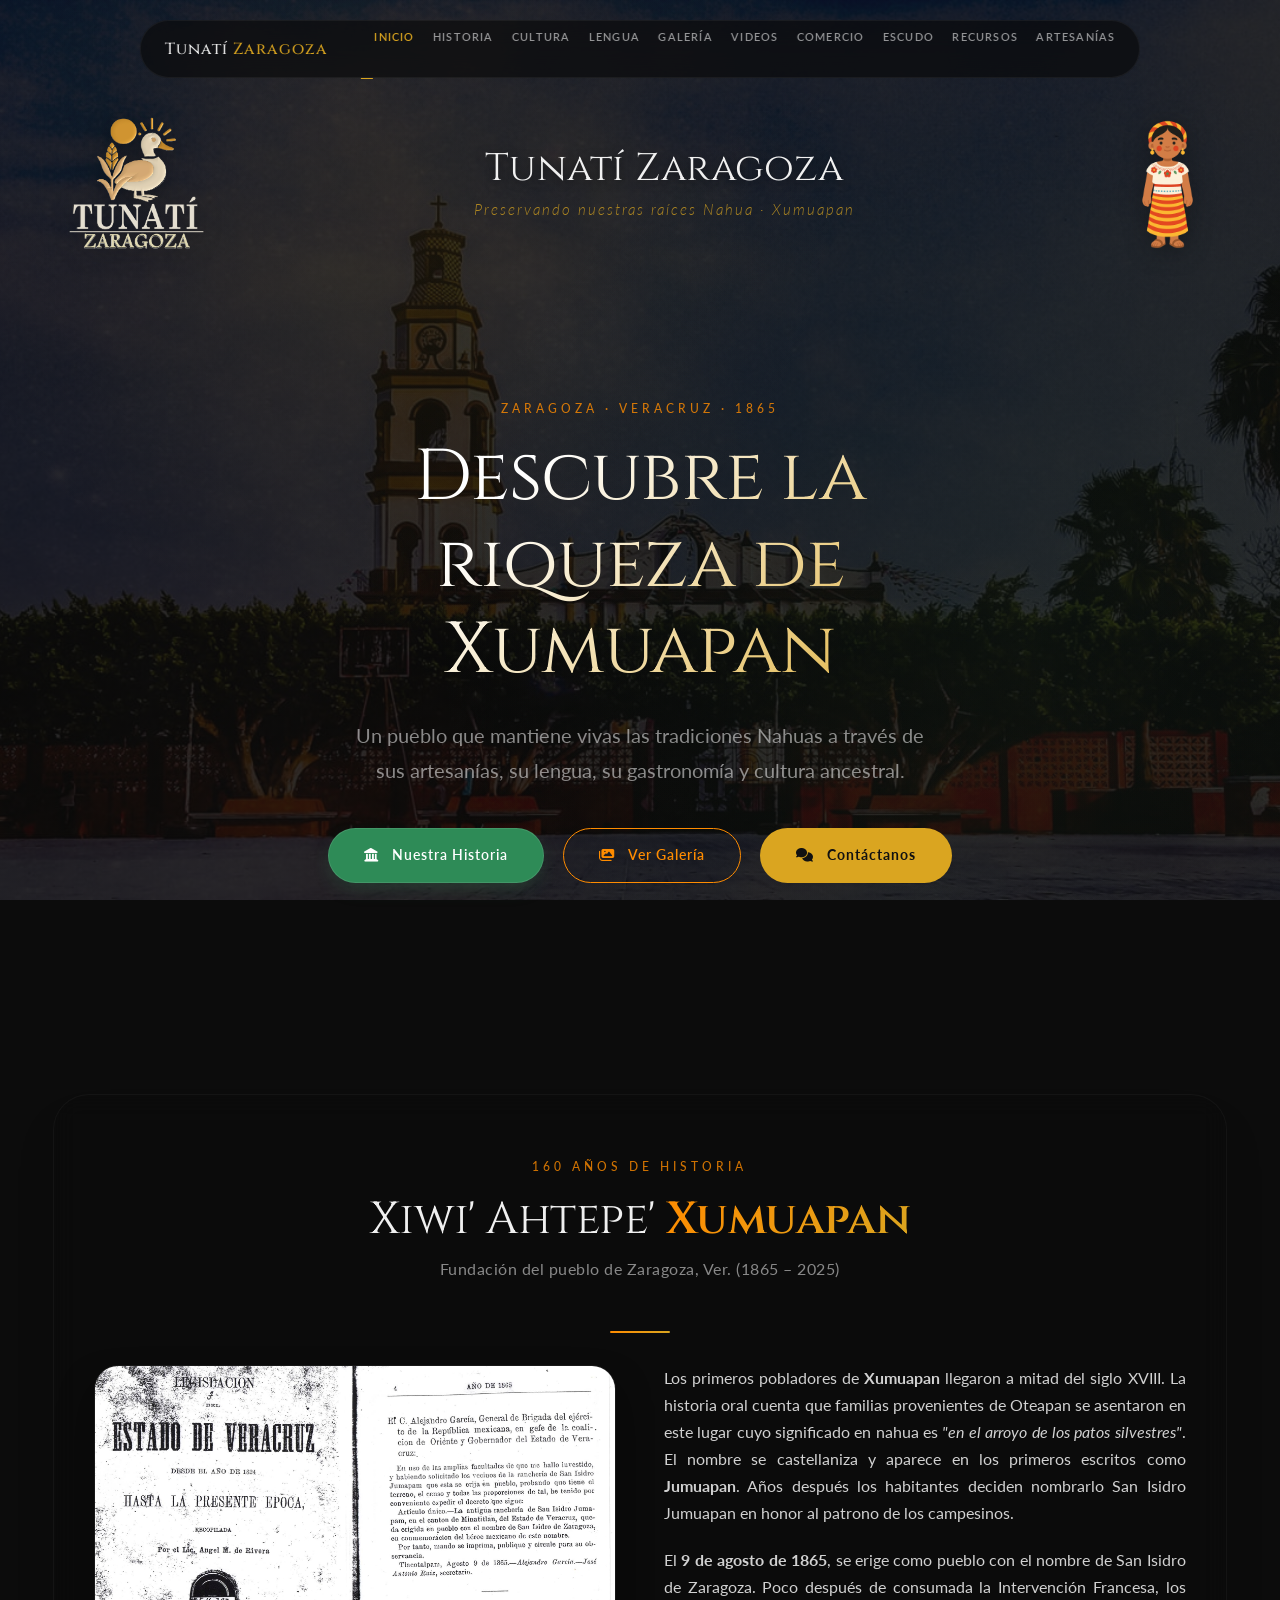
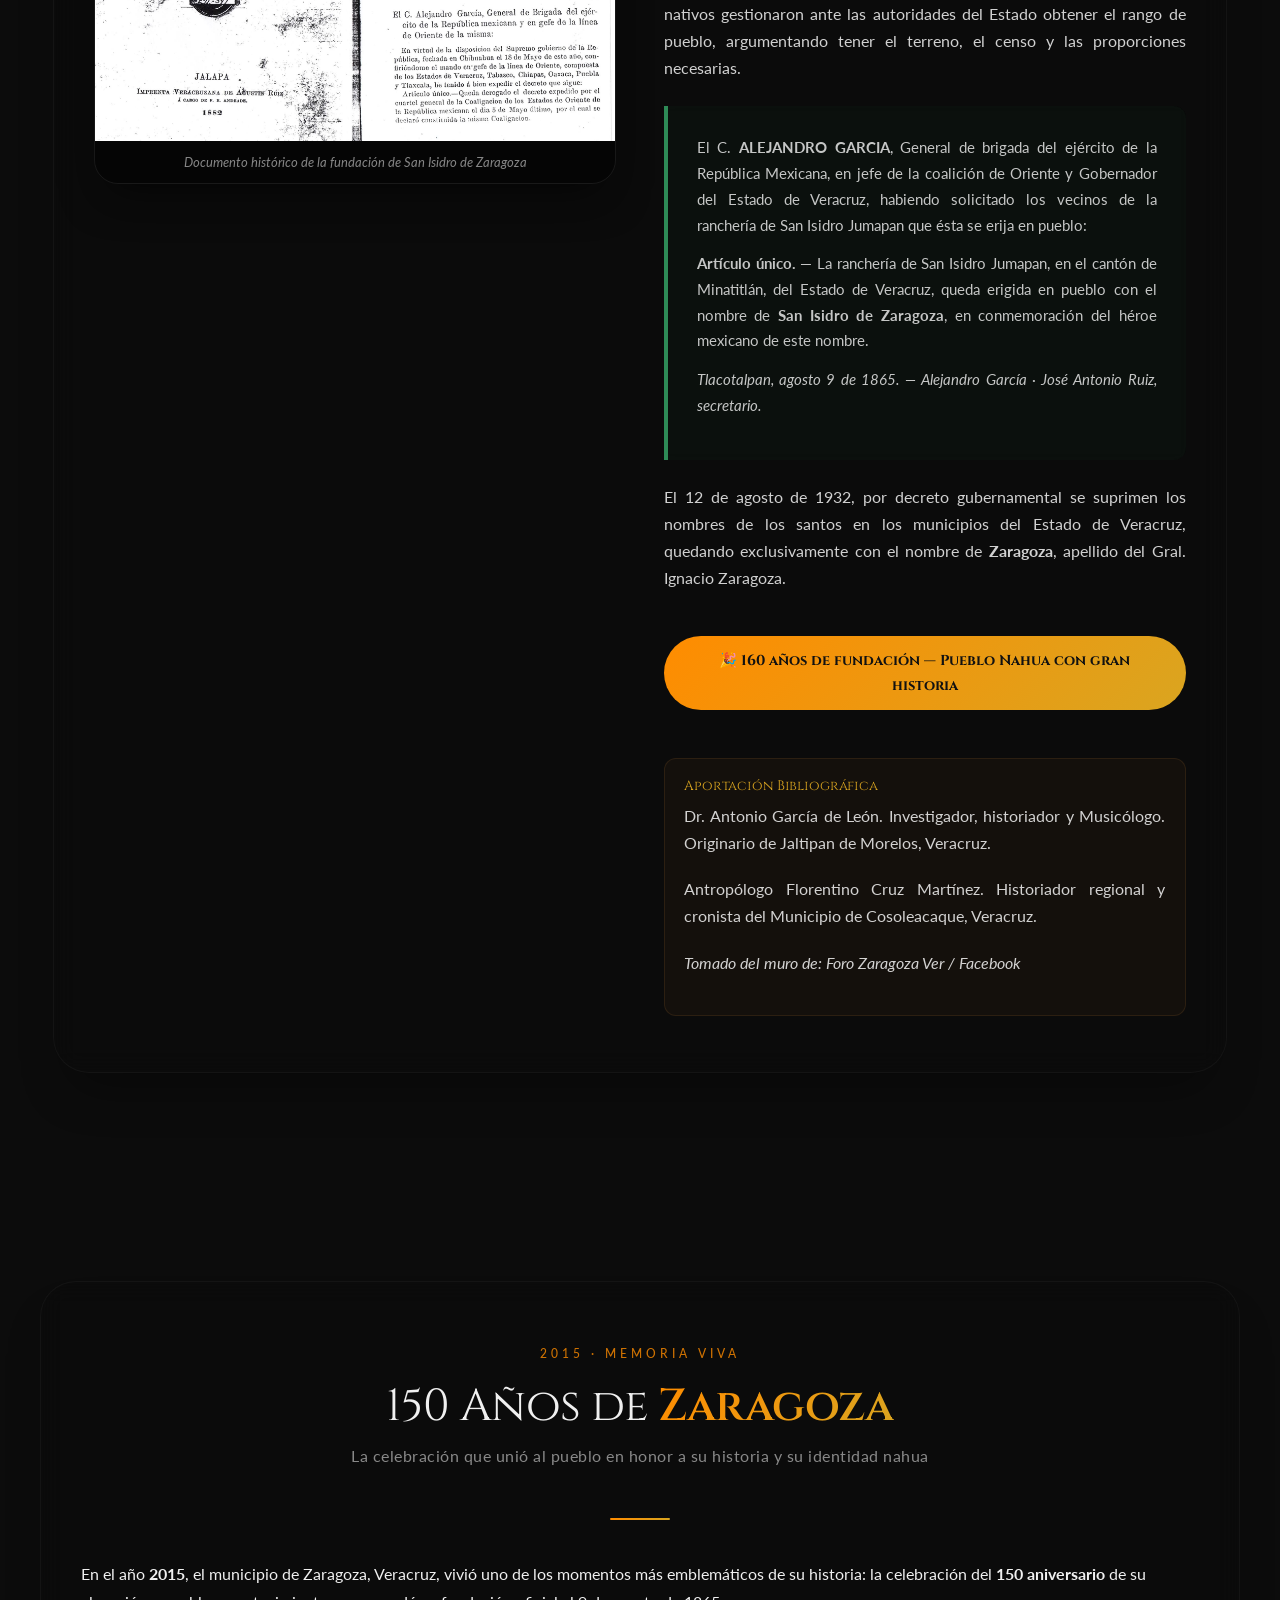
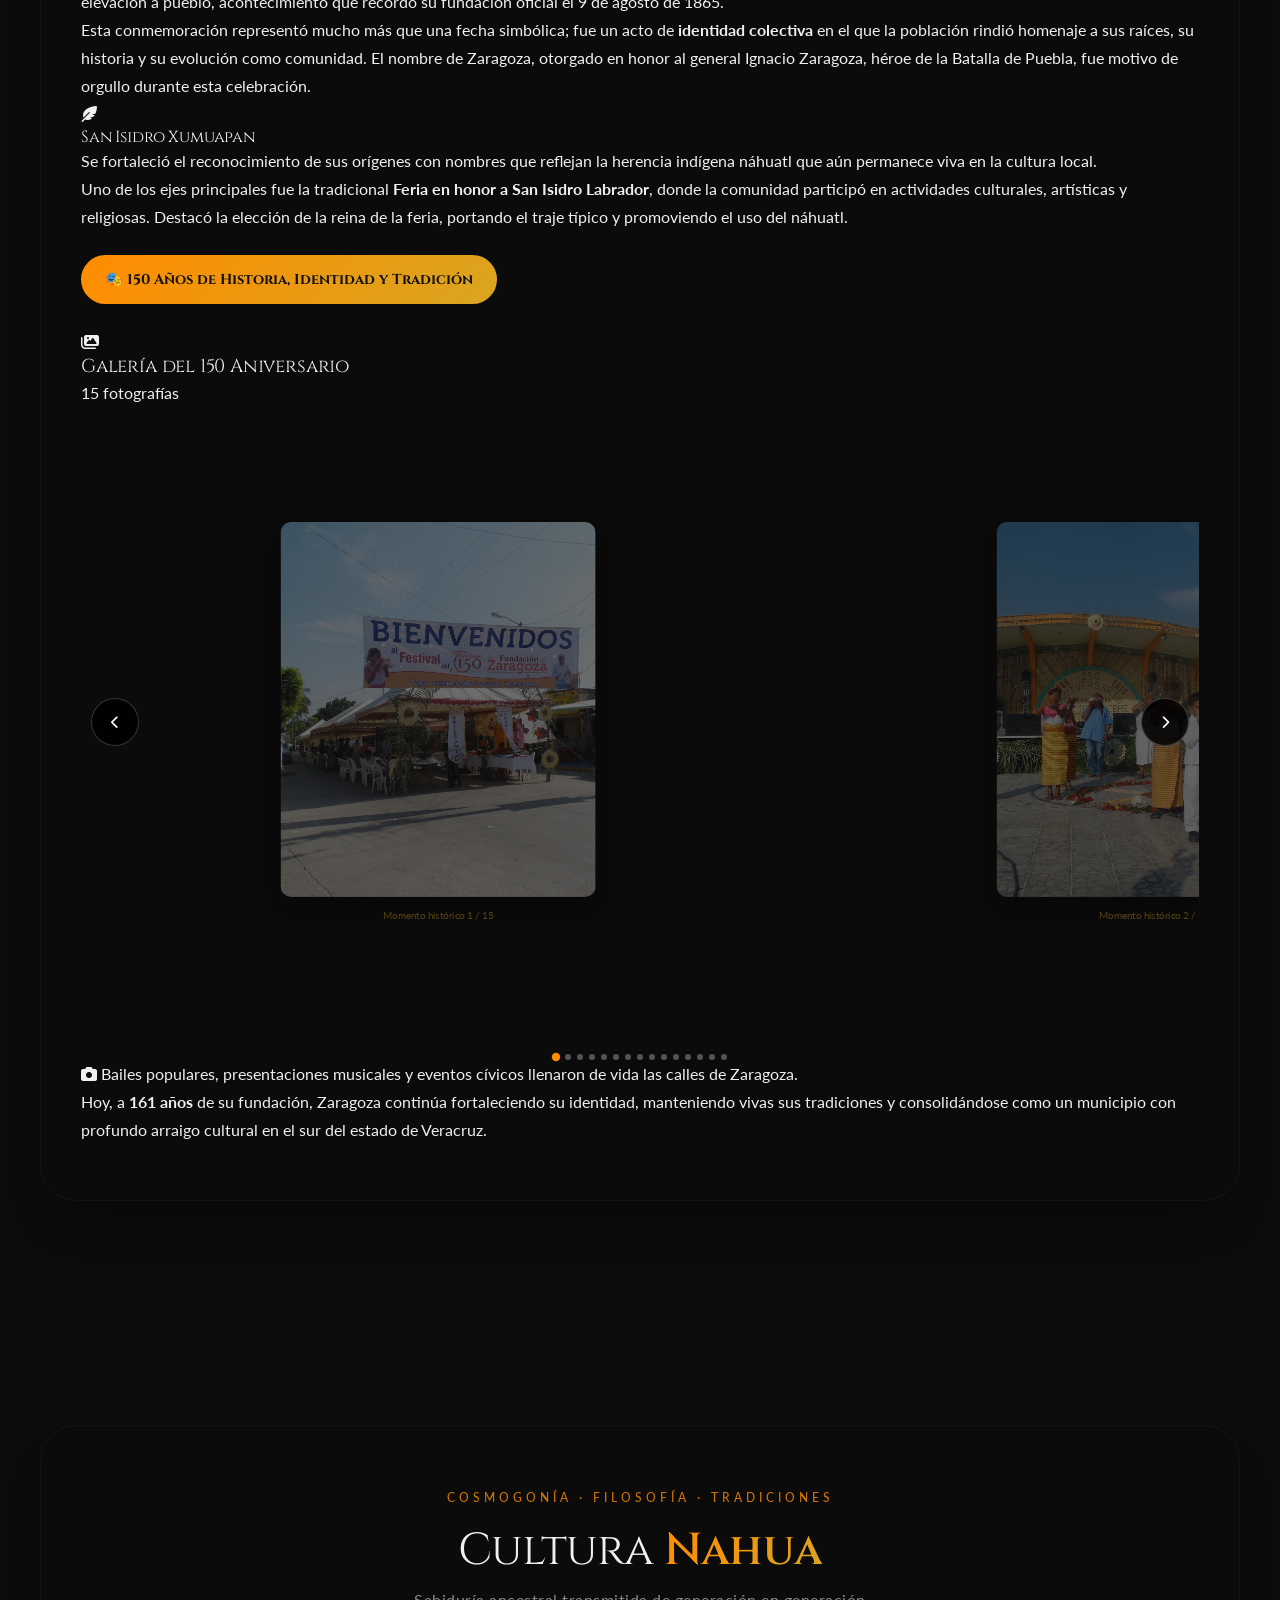
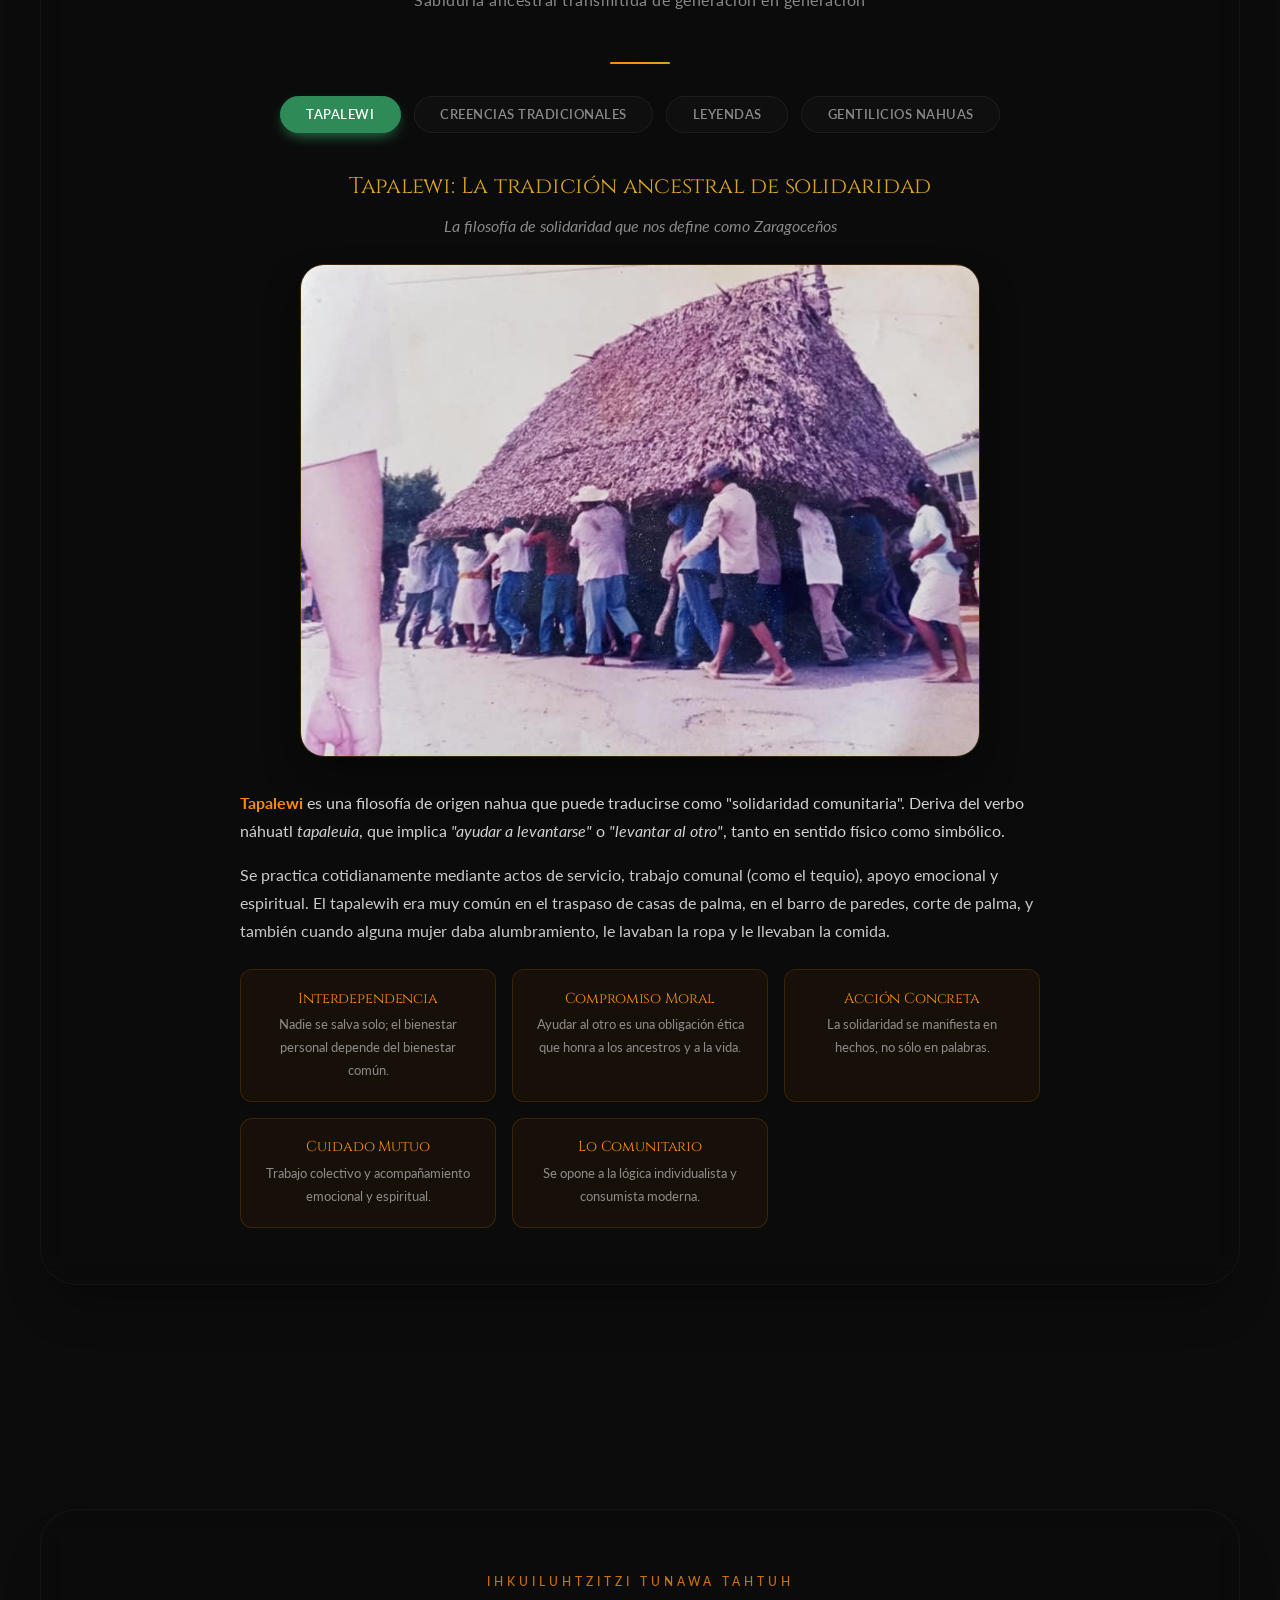
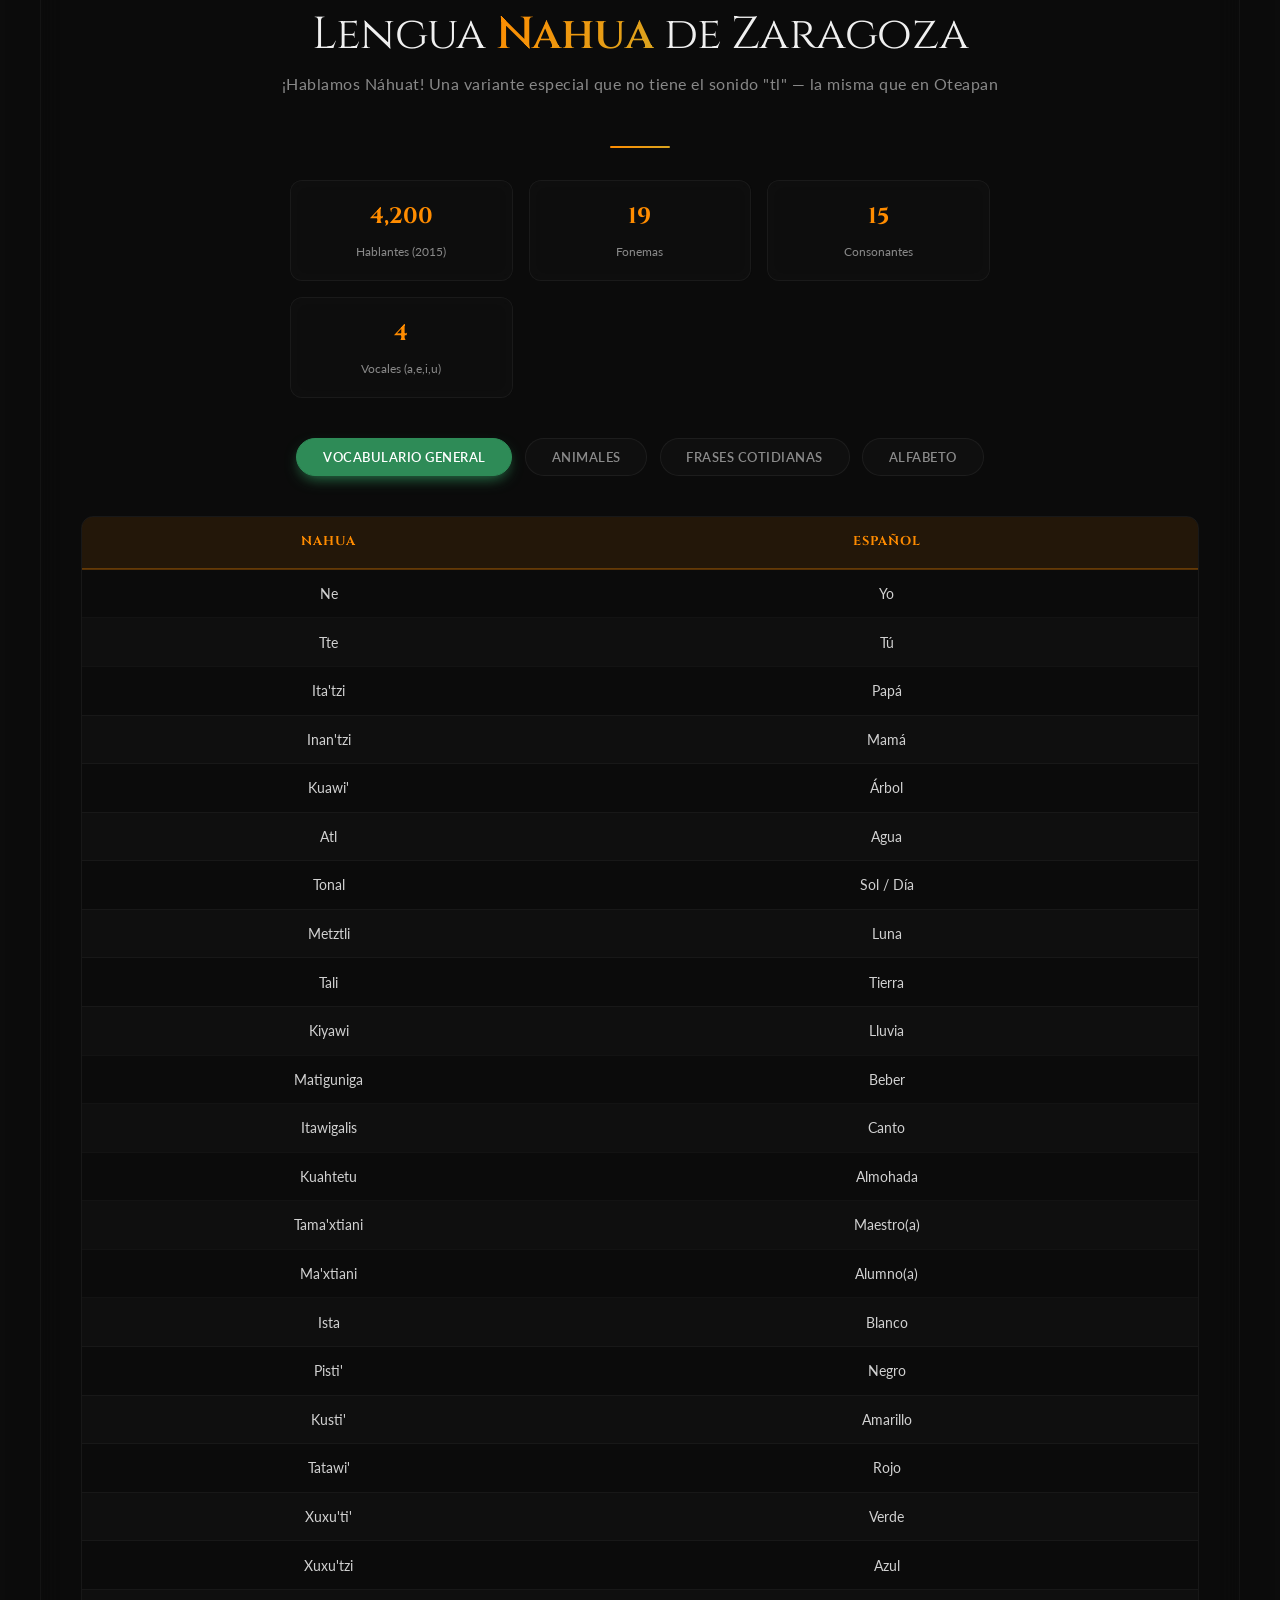
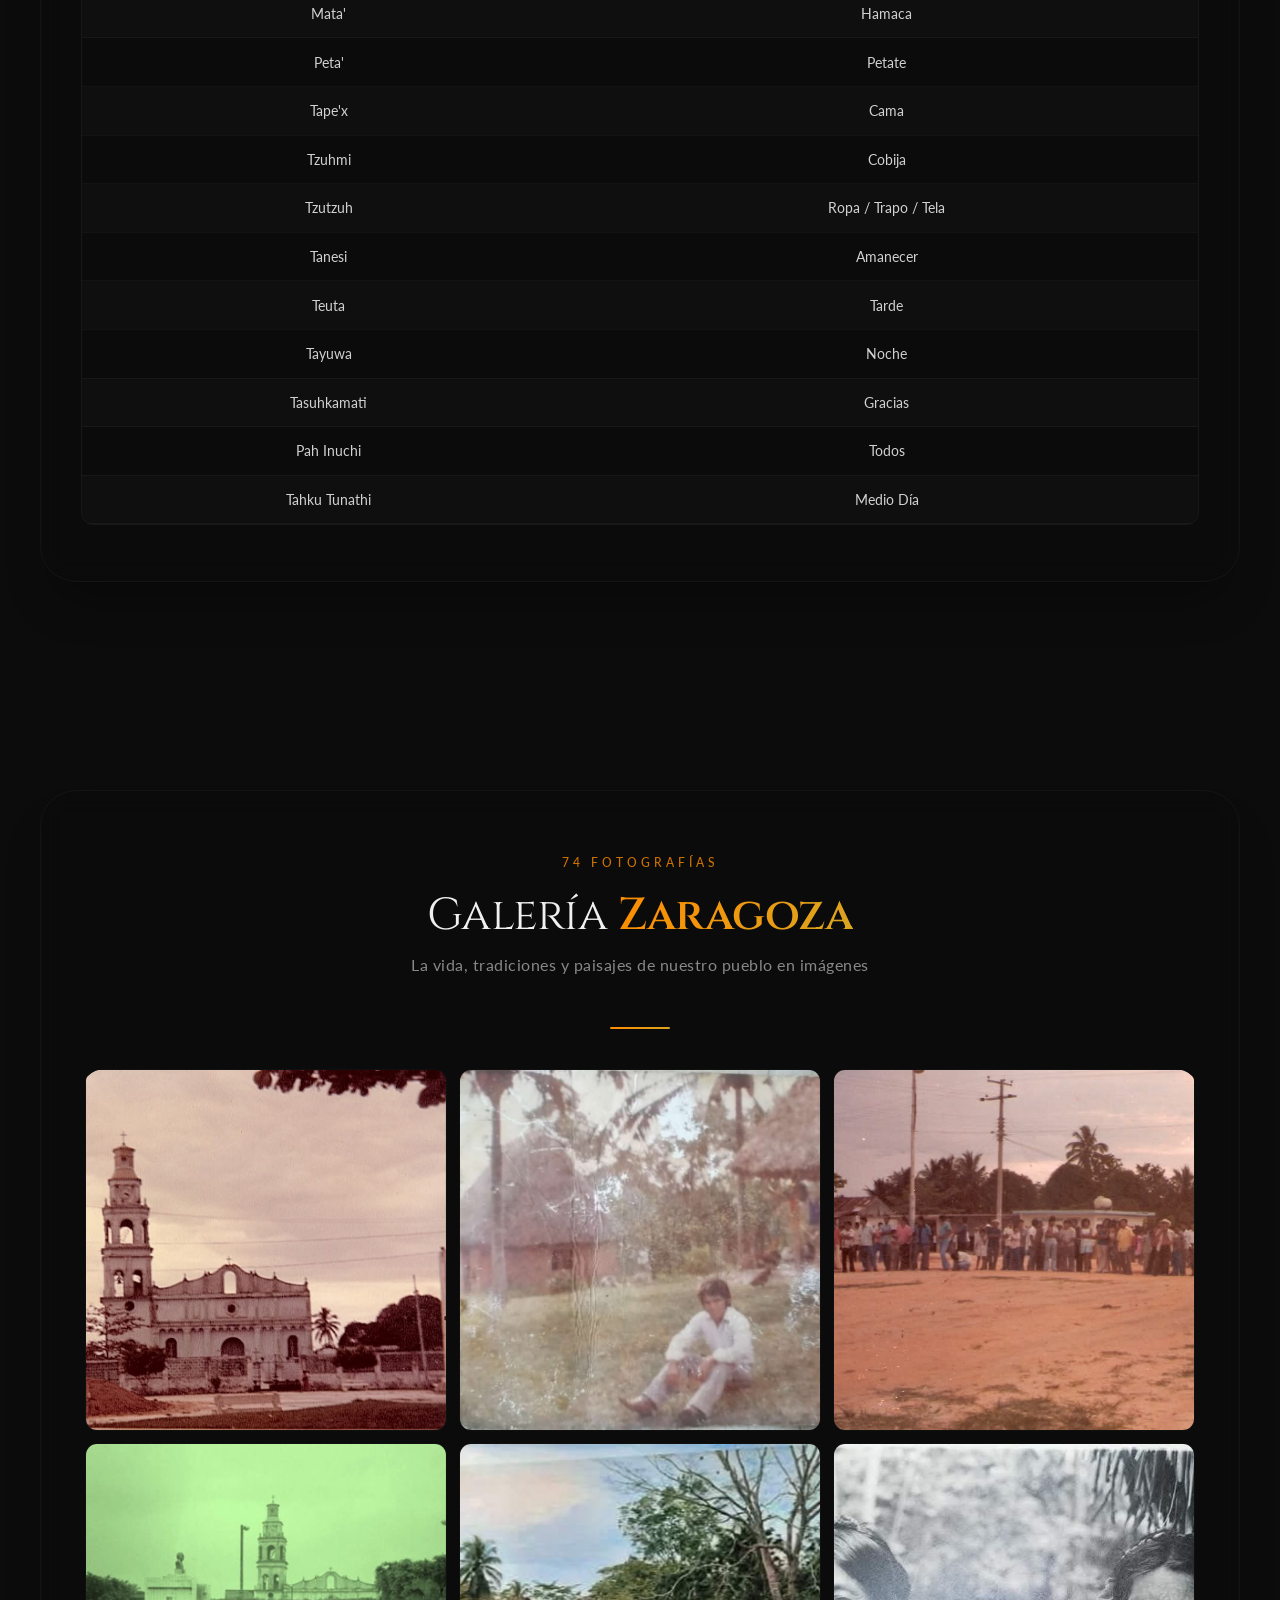
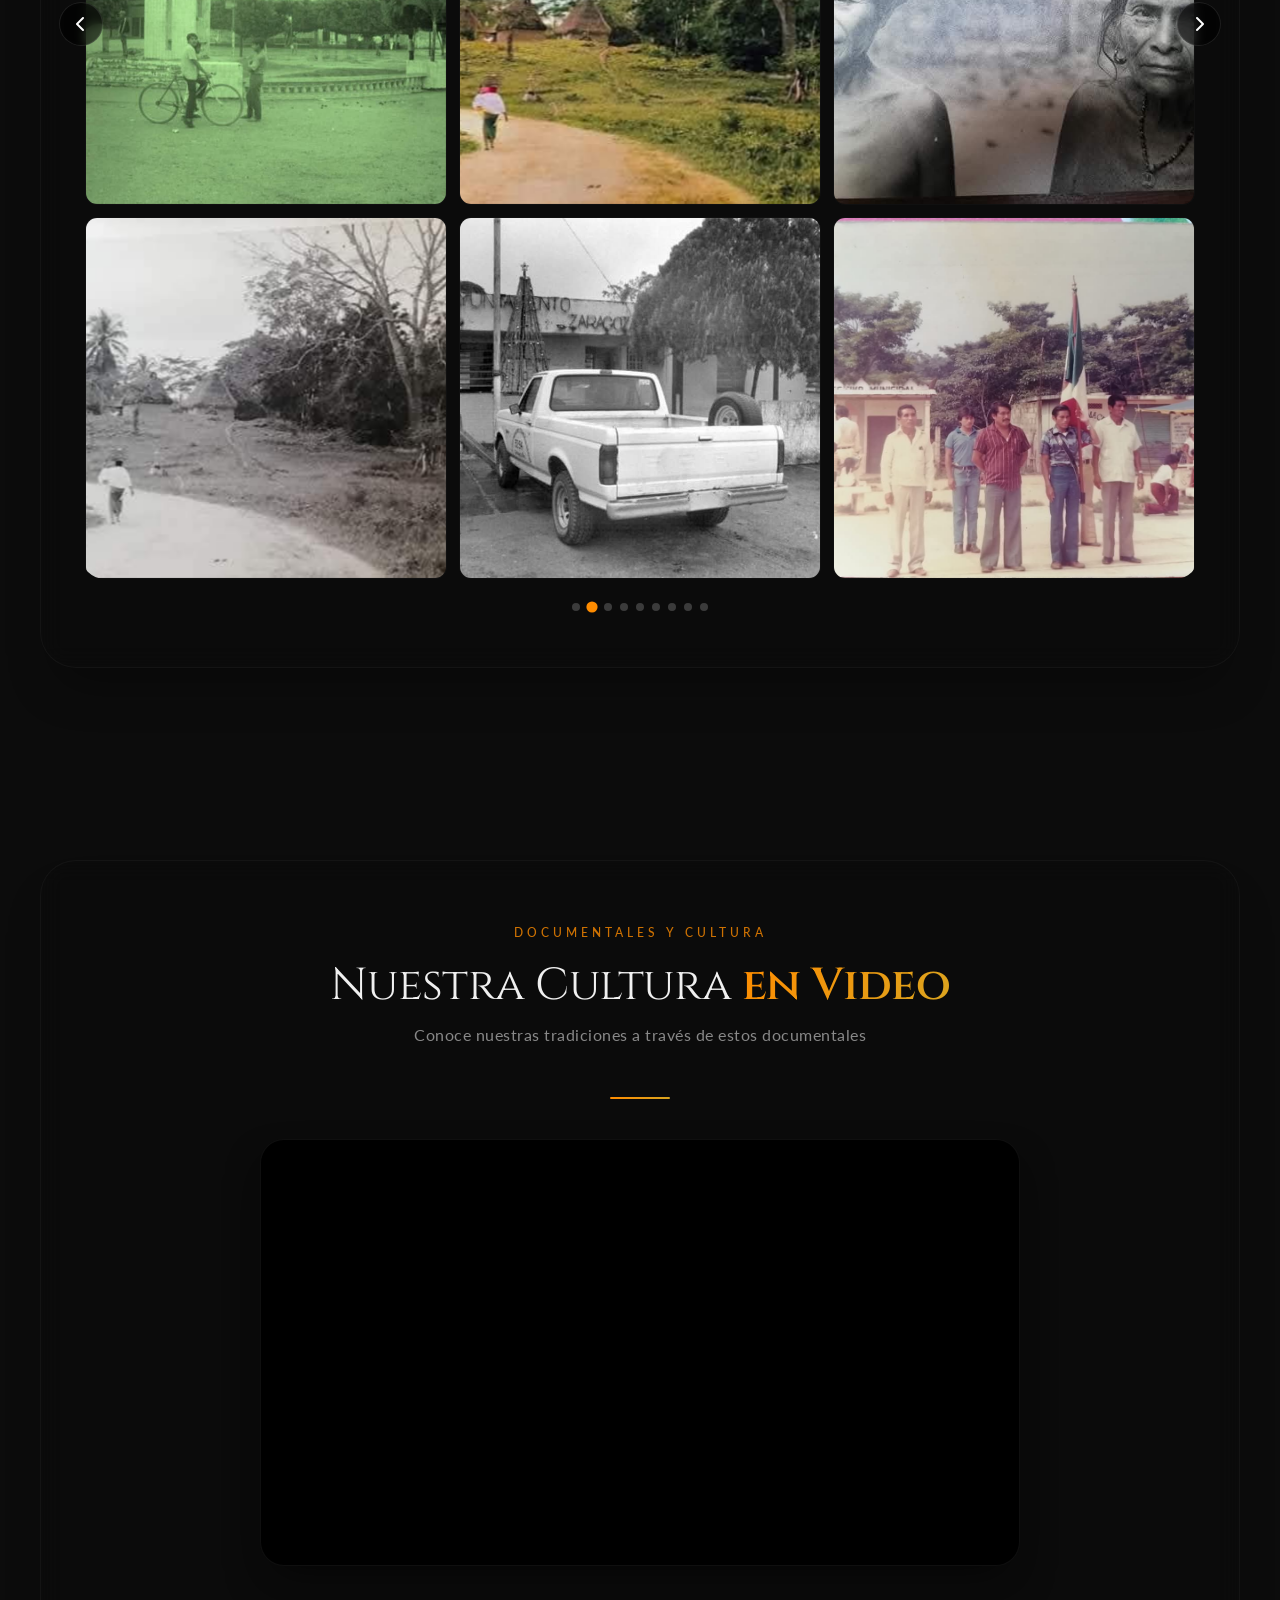
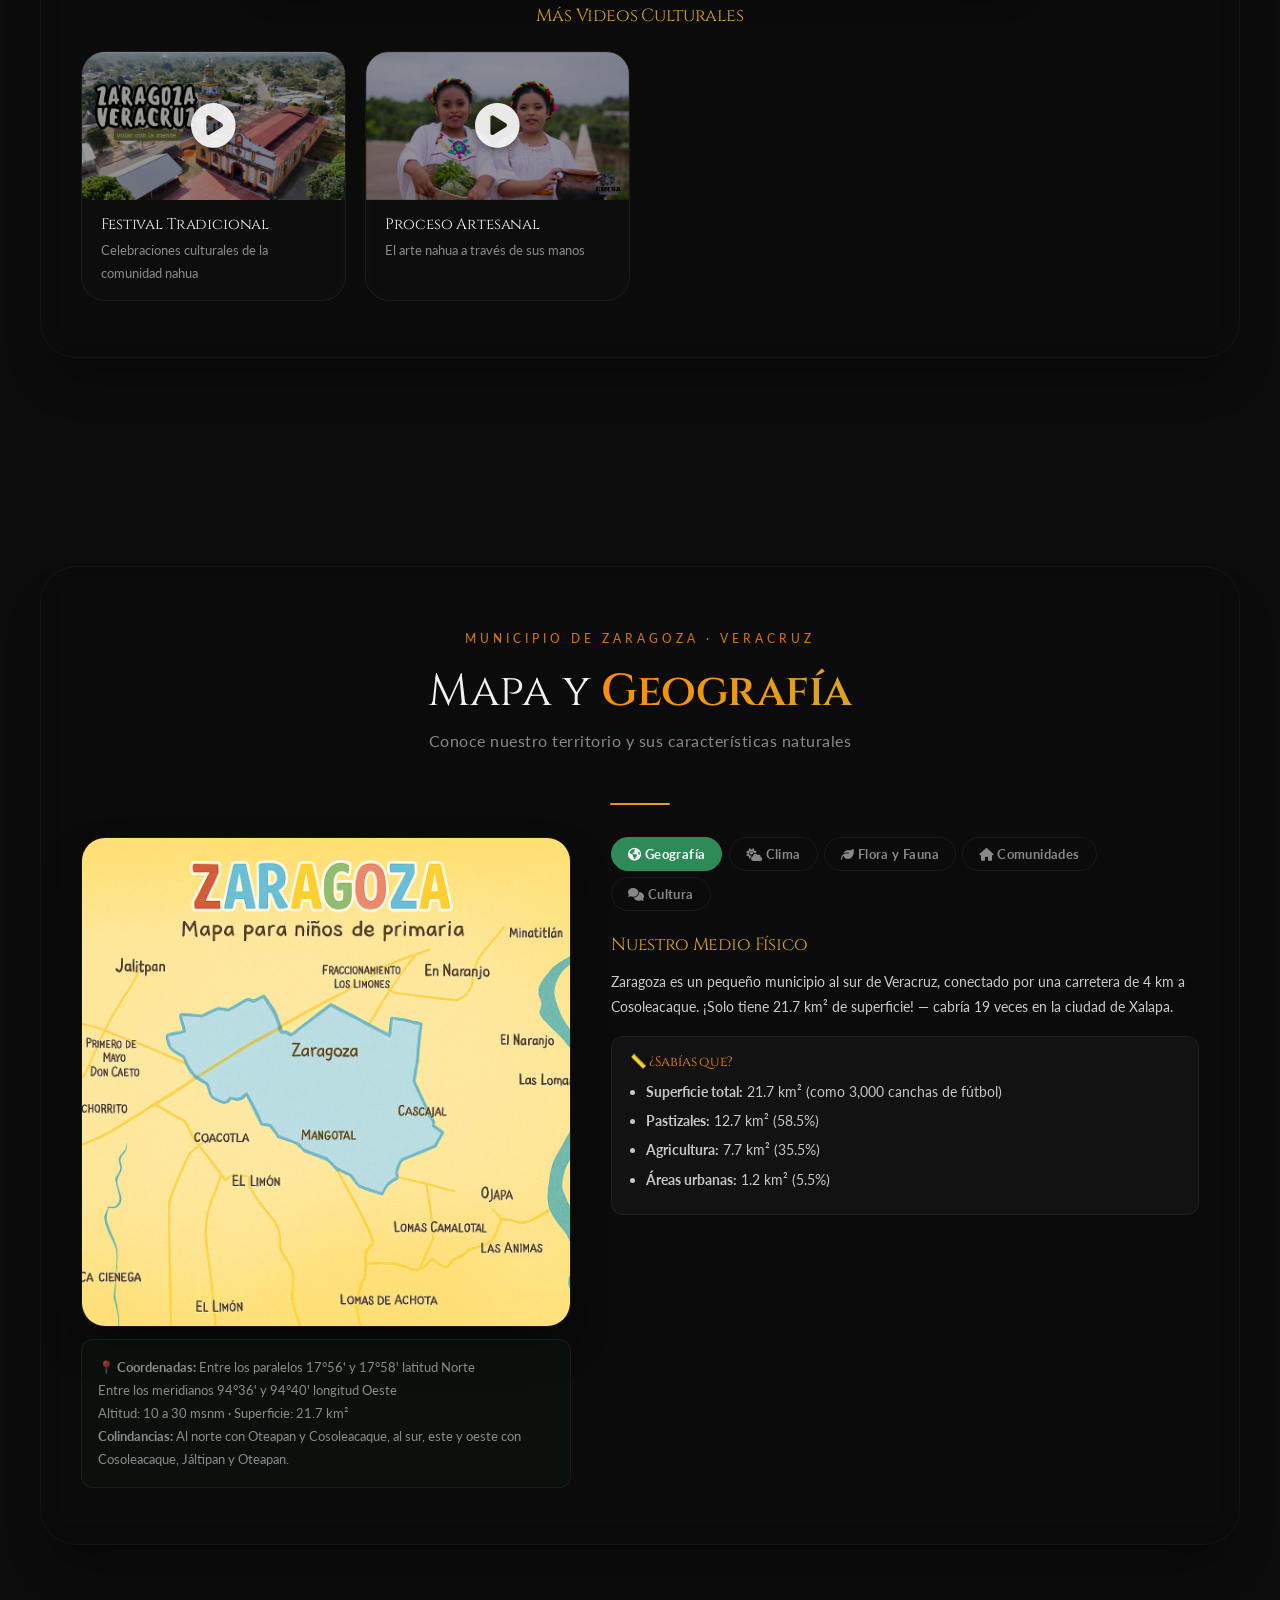
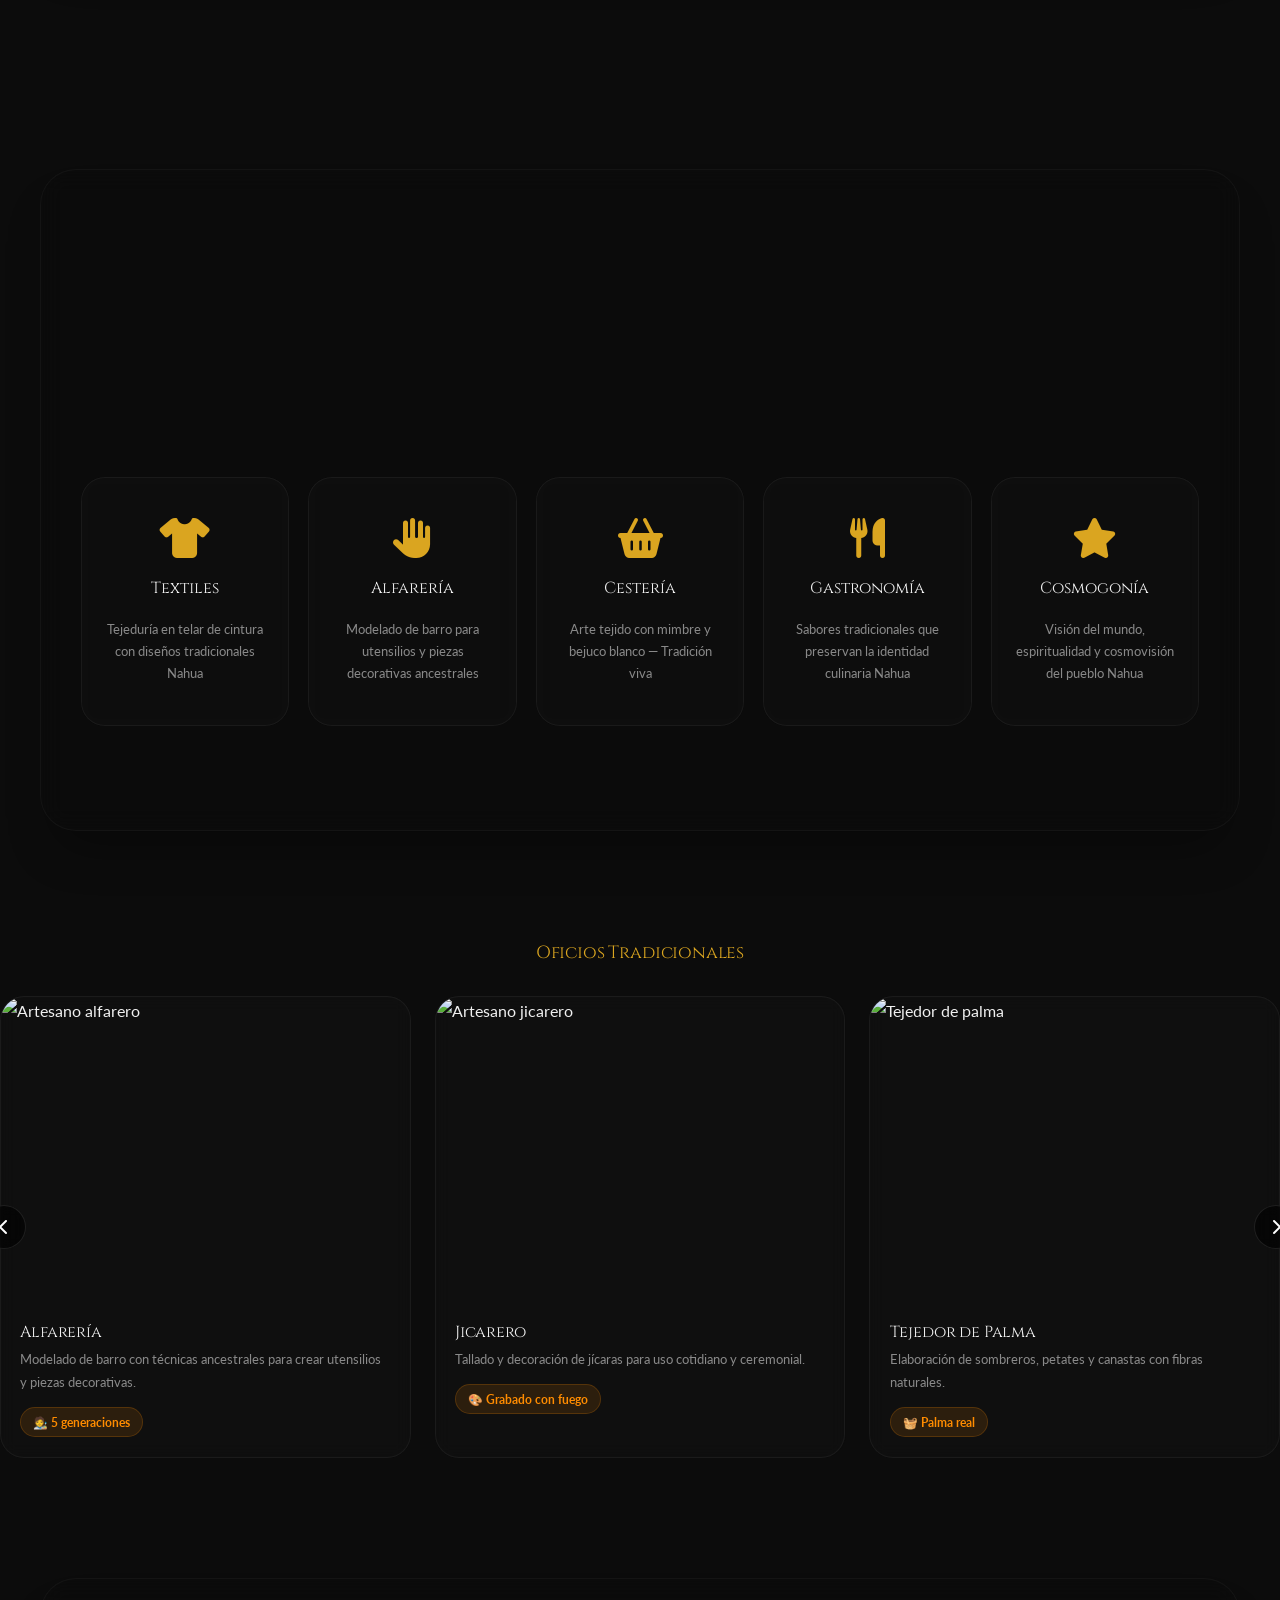
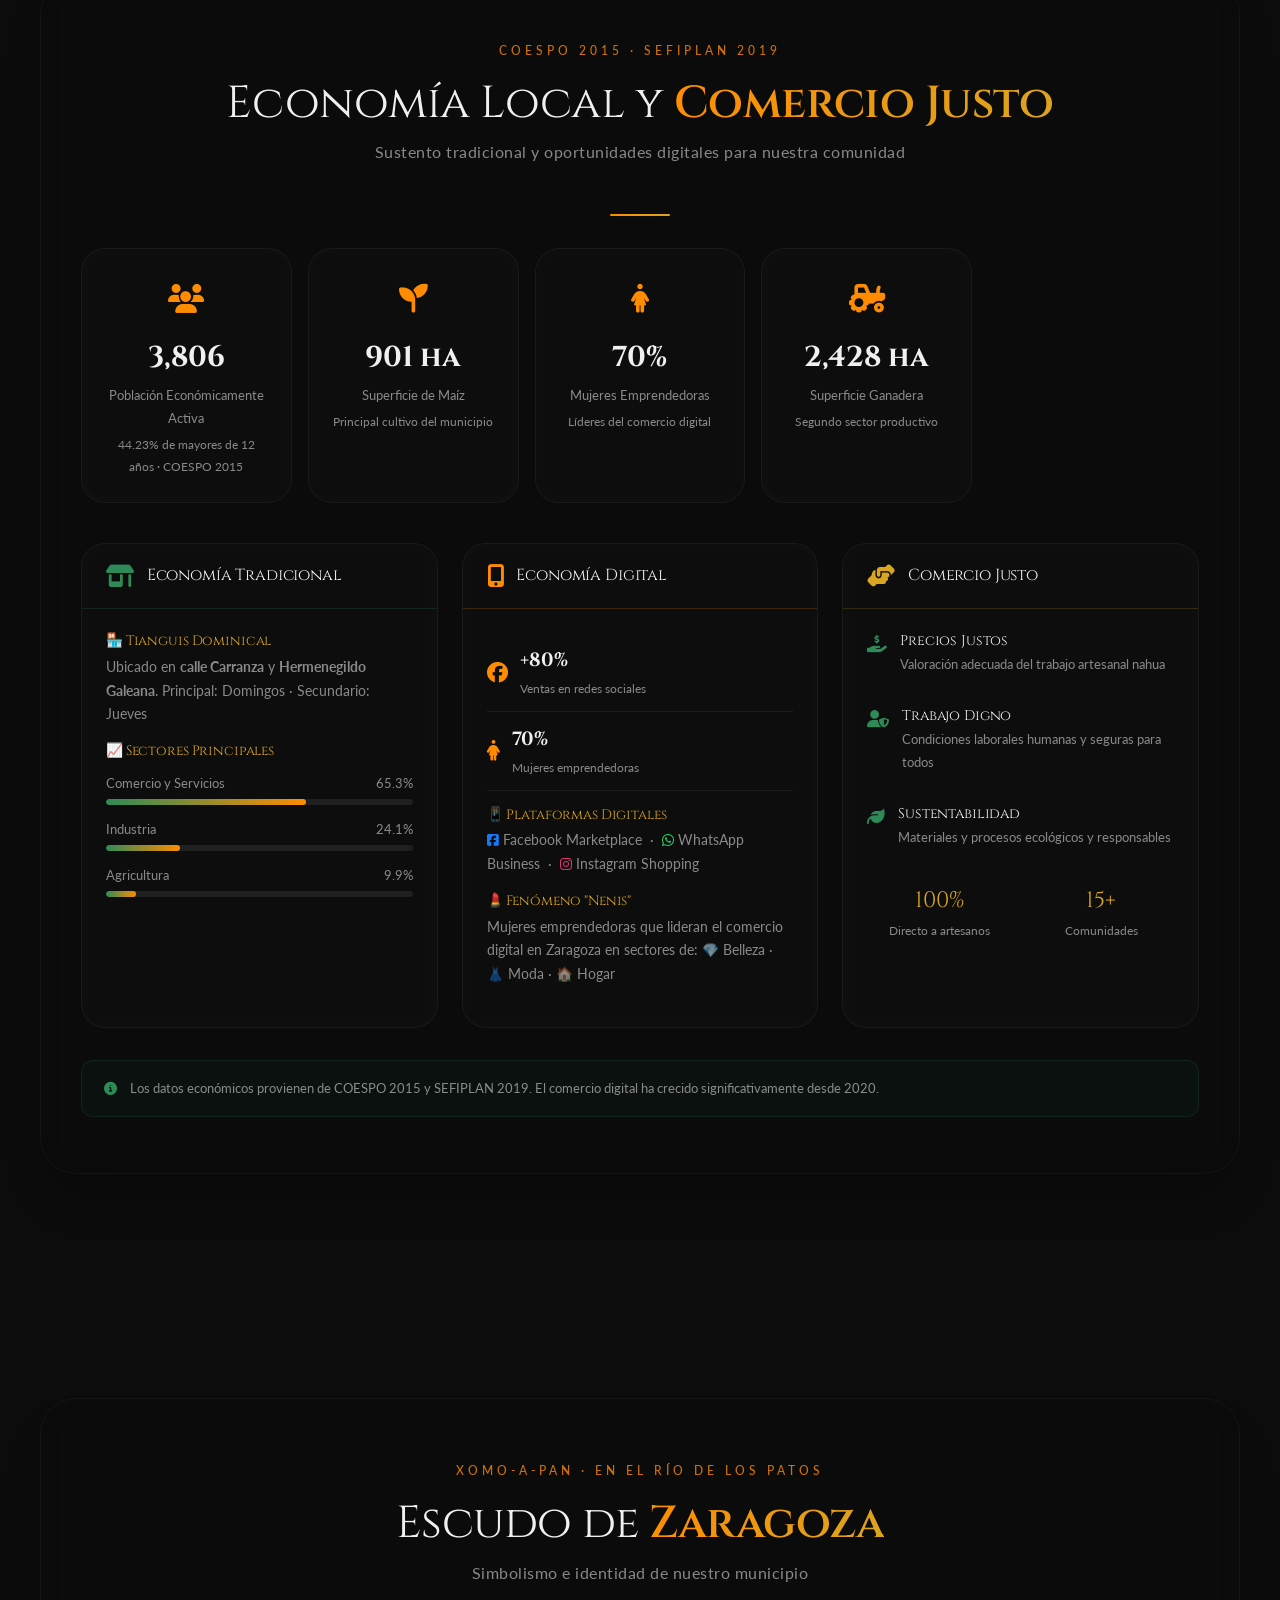
==== index.html @ 7181972b "Primera Pagina Cultural Pagina sobre Cultura de Zaragoza" ====
<!DOCTYPE html>
<html lang="es">
<head>
  <meta charset="UTF-8">
  <meta name="viewport" content="width=device-width, initial-scale=1.0">
  <meta name="description" content="Tunatí Zaragoza: Promovemos la cultura náhuatl y el comercio justo en Veracruz. Artesanías, tradiciones y libertad de expresión.">
  <meta name="keywords" content="náhuatl, Veracruz, artesanías, comercio justo, cultura indígena, Zaragoza">
  <meta http-equiv="Permissions-Policy" content="unload=(self)">
  <title>Tunatí Zaragoza</title>
  <link rel="stylesheet" href="style.css">
  <link href="https://fonts.googleapis.com/css2?family=Cinzel:wght@400;600;700&family=Lato:wght@300;400;700;900&display=swap" rel="stylesheet">
  <link rel="stylesheet" href="https://cdnjs.cloudflare.com/ajax/libs/font-awesome/6.4.0/css/all.min.css">
</head>
<body>

<!-- ============ NAVBAR ============ -->
<nav class="navbar" id="navbar">
  <div class="nav-inner">
    <a href="#inicio" class="nav-brand">Tunatí <span>Zaragoza</span></a>
    <button class="hamburger" id="hamburger" aria-label="Menú" aria-expanded="false">
      <span></span><span></span><span></span>
    </button>
    <ul class="nav-links" id="nav-links" role="navigation">
      <li><a href="#inicio" class="active">Inicio</a></li>
      <li><a href="#historia">Historia</a></li>
      <li><a href="#cultura">Cultura</a></li>
      <li><a href="#lengua">Lengua</a></li>
      <li><a href="#galeria">Galería</a></li>
      <li><a href="#videos">Videos</a></li>
      <li><a href="#comercio">Comercio</a></li>
      <li><a href="#escudo">Escudo</a></li>
      <li><a href="#recursos">Recursos</a></li>
      <li><a href="#artesanias">Artesanías</a></li>
    </ul>
  </div>
</nav>

<!-- ============ HEADER ============ -->
<header class="site-header" id="inicio">
  <div class="header-inner container">
    <div class="header-logo">
      <img src="assets/img/logo.png" alt="Logo Tunatí Zaragoza" loading="eager">
    </div>
    <div class="header-text">
      <h1>Tunatí Zaragoza</h1>
      <p>Preservando nuestras raíces Nahua · Xumuapan</p>
    </div>
    <div class="header-logo">
      <img src="assets/img/Zaragoceña.png" alt="Logo Zaragoceña" loading="eager">
    </div>
  </div>
</header>

<!-- ============ HERO ============ -->
<section class="hero">
  <div class="hero-content">
    <span class="sec-label">Zaragoza · Veracruz · 1865</span>
    <h2>Descubre la riqueza de Xumuapan</h2>
    <p>Un pueblo que mantiene vivas las tradiciones Nahuas a través de sus artesanías, su lengua, su gastronomía y cultura ancestral.</p>
    <div class="hero-cta">
      <a href="#historia" class="btn btn-primary"><i class="fas fa-landmark"></i> Nuestra Historia</a>
      <a href="#galeria" class="btn btn-outline"><i class="fas fa-images"></i> Ver Galería</a>
      <a href="#contacto" class="btn btn-gold"><i class="fas fa-comments"></i> Contáctanos</a>
    </div>
  </div>
</section>

<!-- ============ HISTORIA / FUNDACIÓN ============ -->
<section id="historia" class="historia-section">
  <div class="section-wrapper">
    <div style="padding: 3.5rem 2.5rem;">
      <div style="text-align:center; margin-bottom:2rem;" class="reveal">
        <span class="sec-label">160 años de historia</span>
        <h2 class="sec-title">Xiwi' Ahtepe' <span>Xumuapan</span></h2>
        <p class="sec-desc">Fundación del pueblo de Zaragoza, Ver. (1865 – 2025)</p>
        <div class="oro-line"></div>
      </div>

      <div class="historia-grid">
        <!-- Imagen -->
        <div class="historia-img-wrap reveal reveal-delay-1">
          <img src="assets/img/decreto-fundacion-zaragoza.jpg" alt="Decreto de Fundación de Zaragoza" loading="lazy">
          <div class="pie-img">Documento histórico de la fundación de San Isidro de Zaragoza</div>
        </div>

        <!-- Texto -->
        <div class="historia-text reveal reveal-delay-2">
          <p>Los primeros pobladores de <strong>Xumuapan</strong> llegaron a mitad del siglo XVIII. La historia oral cuenta que familias provenientes de Oteapan se asentaron en este lugar cuyo significado en nahua es <em>"en el arroyo de los patos silvestres"</em>. El nombre se castellaniza y aparece en los primeros escritos como <strong>Jumuapan</strong>. Años después los habitantes deciden nombrarlo San Isidro Jumuapan en honor al patrono de los campesinos.</p>

          <p>El <strong>9 de agosto de 1865</strong>, se erige como pueblo con el nombre de San Isidro de Zaragoza. Poco después de consumada la Intervención Francesa, los nativos gestionaron ante las autoridades del Estado obtener el rango de pueblo, argumentando tener el terreno, el censo y las proporciones necesarias.</p>

          <div class="decreto-box">
            <p>El C. <strong>ALEJANDRO GARCIA</strong>, General de brigada del ejército de la República Mexicana, en jefe de la coalición de Oriente y Gobernador del Estado de Veracruz, habiendo solicitado los vecinos de la ranchería de San Isidro Jumapan que ésta se erija en pueblo:</p>
            <p><strong>Artículo único.</strong> — La ranchería de San Isidro Jumapan, en el cantón de Minatitlán, del Estado de Veracruz, queda erigida en pueblo con el nombre de <strong>San Isidro de Zaragoza</strong>, en conmemoración del héroe mexicano de este nombre.</p>
            <p class="decreto-firma">Tlacotalpan, agosto 9 de 1865. — Alejandro García · José Antonio Ruiz, secretario.</p>
          </div>

          <p>El 12 de agosto de 1932, por decreto gubernamental se suprimen los nombres de los santos en los municipios del Estado de Veracruz, quedando exclusivamente con el nombre de <strong>Zaragoza</strong>, apellido del Gral. Ignacio Zaragoza.</p>

          <div style="text-align:center;">
            <span class="aniversario-badge">🎉 160 años de fundación — Pueblo Nahua con gran historia</span>
          </div>

          <div class="creditos-historia">
            <h4>Aportación Bibliográfica</h4>
            <p>Dr. Antonio García de León. Investigador, historiador y Musicólogo. Originario de Jaltipan de Morelos, Veracruz.</p>
            <p>Antropólogo Florentino Cruz Martínez. Historiador regional y cronista del Municipio de Cosoleacaque, Veracruz.</p>
            <p style="margin-top:0.4rem; font-style:italic;">Tomado del muro de: Foro Zaragoza Ver / Facebook</p>
          </div>
        </div>
      </div>
    </div>
  </div>
</section>

<!-- ============ 150 ANIVERSARIO (2015) ============ -->
<section id="aniversario-150">
  <div class="section-wrapper">
    <div style="padding: 3.5rem 2.5rem;">
      <div style="text-align:center; margin-bottom:2.5rem;" class="reveal">
        <span class="sec-label">2015 · Memoria Viva</span>
        <h2 class="sec-title">150 Años de <span>Zaragoza</span></h2>
        <p class="sec-desc">La celebración que unió al pueblo en honor a su historia y su identidad nahua</p>
        <div class="oro-line"></div>
      </div>

      <div class="aniversario-grid">
        <!-- Columna de Texto -->
        <div class="aniversario-texto reveal reveal-delay-1">
          <p class="drop-cap">En el año <strong>2015</strong>, el municipio de Zaragoza, Veracruz, vivió uno de los
            momentos más emblemáticos de su historia: la celebración del <strong>150 aniversario</strong> de su
            elevación a pueblo, acontecimiento que recordó su fundación oficial el 9 de agosto de 1865.</p>

          <p>Esta conmemoración representó mucho más que una fecha simbólica; fue un acto de <strong>identidad
              colectiva</strong> en el que la población rindió homenaje a sus raíces, su historia y su evolución como
            comunidad. El nombre de Zaragoza, otorgado en honor al general Ignacio Zaragoza, héroe de la Batalla de
            Puebla, fue motivo de orgullo durante esta celebración.</p>

          <div class="aniversario-highlight">
            <i class="fas fa-feather-alt"></i>
            <div>
              <h4>San Isidro Xumuapan</h4>
              <p>Se fortaleció el reconocimiento de sus orígenes con nombres que reflejan la herencia indígena náhuatl
                que aún permanece viva en la cultura local.</p>
            </div>
          </div>

          <p>Uno de los ejes principales fue la tradicional <strong>Feria en honor a San Isidro Labrador</strong>, donde
            la comunidad participó en actividades culturales, artísticas y religiosas. Destacó la elección de la reina
            de la feria, portando el traje típico y promoviendo el uso del náhuatl.</p>

          <div class="aniversario-badge-container">
            <span class="aniversario-badge">🎭 150 Años de Historia, Identidad y Tradición</span>
          </div>
        </div>

        <!-- Columna de Galería (Tarjeta con Carrusel) -->
        <div class="aniversario-galeria reveal reveal-delay-2">
          <div class="galeria-150-card">
            <div class="galeria-150-header">
              <i class="fas fa-images"></i>
              <h3>Galería del 150 Aniversario</h3>
              <span class="galeria-count">15 fotografías</span>
            </div>

            <!-- Mini Carrusel específico para esta sección -->
            <div class="mini-carousel-container">
              <div class="mini-carousel-track" id="aniversarioTrack">
                <!-- Las imágenes se generarán con JS -->
              </div>
              <button class="mini-carousel-nav prev" id="aniversarioPrev" aria-label="Anterior"><i
                  class="fas fa-chevron-left"></i></button>
              <button class="mini-carousel-nav next" id="aniversarioNext" aria-label="Siguiente"><i
                  class="fas fa-chevron-right"></i></button>
            </div>

            <div class="mini-carousel-dots" id="aniversarioDots"></div>

            <p class="galeria-150-footer">
              <i class="fas fa-camera"></i> Bailes populares, presentaciones musicales y eventos cívicos llenaron de
              vida las calles de Zaragoza.
            </p>
          </div>
        </div>
      </div>

      <div class="aniversario-footer reveal">
        <p>Hoy, a <strong>161 años</strong> de su fundación, Zaragoza continúa fortaleciendo su identidad, manteniendo
          vivas sus tradiciones y consolidándose como un municipio con profundo arraigo cultural en el sur del estado de
          Veracruz.</p>
      </div>
    </div>
  </div>
</section>

<!-- ============ CULTURA NAHUA ============ -->
<section id="cultura">
  <div class="section-wrapper">
    <div style="padding: 3.5rem 2.5rem;">
      <div style="text-align:center; margin-bottom:2rem;" class="reveal">
        <span class="sec-label">Cosmogonía · Filosofía · Tradiciones</span>
        <h2 class="sec-title">Cultura <span>Nahua</span></h2>
        <p class="sec-desc">Sabiduría ancestral transmitida de generación en generación</p>
        <div class="oro-line"></div>
      </div>

      <!-- Tabs -->
      <div class="cultura-tabs">
        <button class="tab-btn active" data-tab="tapalewi">Tapalewi</button>
        <button class="tab-btn" data-tab="creencias">Creencias Tradicionales</button>
        <button class="tab-btn" data-tab="leyendas">Leyendas</button>
        <button class="tab-btn" data-tab="gentilicios">Gentilicios Nahuas</button>
      </div>

      <!-- Panel: Tapalewi -->
      <div class="tab-panel active" id="tab-tapalewi">
        <div style="max-width:800px; margin:0 auto; text-align:center;">
          <h3 style="font-family:'Cinzel',serif; font-size:1.4rem; color:var(--gold); margin-bottom:0.8rem;">Tapalewi: La tradición ancestral de solidaridad</h3>
          <p style="color:var(--text-muted); font-style:italic; margin-bottom:1.5rem;">La filosofía de solidaridad que nos define como Zaragoceños</p>
        </div>
        <div class="tapalewi-img">
          <img src="assets/img/tapalewi-zaragoza.jpg" alt="Tapalewi: Filosofía de solidaridad comunitaria en Zaragoza" loading="lazy">
        </div>
        <div style="max-width:800px; margin:2rem auto 0;">
          <p style="color:rgba(245,245,245,0.85); margin-bottom:1rem;"><strong style="color:var(--secondary);">Tapalewi</strong> es una filosofía de origen nahua que puede traducirse como "solidaridad comunitaria". Deriva del verbo náhuatl <em>tapaleuia</em>, que implica <em>"ayudar a levantarse"</em> o <em>"levantar al otro"</em>, tanto en sentido físico como simbólico.</p>
          <p style="color:rgba(245,245,245,0.82); margin-bottom:1rem;">Se practica cotidianamente mediante actos de servicio, trabajo comunal (como el tequio), apoyo emocional y espiritual. El tapalewih era muy común en el traspaso de casas de palma, en el barro de paredes, corte de palma, y también cuando alguna mujer daba alumbramiento, le lavaban la ropa y le llevaban la comida.</p>
          <div class="tapalewi-elements">
            <div class="tapalewi-el">
              <h4>Interdependencia</h4>
              <p>Nadie se salva solo; el bienestar personal depende del bienestar común.</p>
            </div>
            <div class="tapalewi-el">
              <h4>Compromiso Moral</h4>
              <p>Ayudar al otro es una obligación ética que honra a los ancestros y a la vida.</p>
            </div>
            <div class="tapalewi-el">
              <h4>Acción Concreta</h4>
              <p>La solidaridad se manifiesta en hechos, no sólo en palabras.</p>
            </div>
            <div class="tapalewi-el">
              <h4>Cuidado Mutuo</h4>
              <p>Trabajo colectivo y acompañamiento emocional y espiritual.</p>
            </div>
            <div class="tapalewi-el">
              <h4>Lo Comunitario</h4>
              <p>Se opone a la lógica individualista y consumista moderna.</p>
            </div>
          </div>
        </div>
      </div>

      <!-- Panel: Creencias -->
      <div class="tab-panel" id="tab-creencias">
        <div class="creencias-grid">
          <div class="creencia-card"><div class="creencia-emoji">🌿</div><div><p>Hace años cuando se compraba un cerdo se le cortaba un pedazo de su cola y se le enterraba para que acostumbrara en su nuevo hogar.</p></div></div>
          <div class="creencia-card"><div class="creencia-emoji">🐕</div><div><p>Cuando un animalito de patio no se acostumbraba con el dueño o el perro era muy bravo, se le asignaba otro dueño.</p></div></div>
          <div class="creencia-card"><div class="creencia-emoji">👶</div><div><p>Cuando caía el pedazo de ombligo del bebé, lo colocaban en una bolsita de trapo y lo amarraban arriba de la casa de palma.</p></div></div>
          <div class="creencia-card"><div class="creencia-emoji">🦷</div><div><p>Cuando a uno se le mudaba un diente, se arrojaba en la casa de palma, porque el ratón traería un diente nuevo.</p></div></div>
          <div class="creencia-card"><div class="creencia-emoji">🌈</div><div><p>No se debe señalar al arco iris con el dedo, porque podrías tener un hijo sin dedos o sin manos.</p></div></div>
          <div class="creencia-card"><div class="creencia-emoji">💧</div><div><p>Los sábados era el día que las mujeres lavaban totalmente sus cabellos, y todos los niños y niñas los bañaban muy bien con jabón y arena.</p></div></div>
          <div class="creencia-card"><div class="creencia-emoji">🙏</div><div><p>Ante el abuelo, abuela, padre, madre, tíos y tías se tenía que inclinar para recibir la bendición (algunos todavía lo hacen).</p></div></div>
          <div class="creencia-card"><div class="creencia-emoji">🤝</div><div><p>El tapalewih era muy común en el traspaso de casas, y cuando alguna mujer daba alumbramiento, le lavaban la ropa y le llevaban la comida.</p></div></div>
          <div class="creencia-card"><div class="creencia-emoji">☕</div><div><p>A las visitas de "conocidos o familiares" se les ofrecía siempre café de olla y tortillas con sal, o bien comida.</p></div></div>
          <div class="creencia-card"><div class="creencia-emoji">👩</div><div><p>A las madres no se les conocía por su nombre, sino que se les hablaba con el primer nombre de su hijo o hija más conocido, "ye Juana" / La mamá de Juana.</p></div></div>
        </div>
        <p style="text-align:center; margin-top:2rem; font-size:0.82rem; color:var(--text-muted); font-style:italic;">Estas creencias forman parte de la identidad cultural de Zaragoza</p>
      </div>

      <!-- Panel: Leyendas -->
      <div class="tab-panel" id="tab-leyendas">
        <div style="display:grid; grid-template-columns:repeat(auto-fill,minmax(300px,1fr)); gap:1.5rem; max-width:900px; margin:0 auto;">
          <div class="myth-box" style="border-radius:var(--radius);">
            <h4>💧 Achane — La Dueña del Agua</h4>
            <p>En el Estero Rabón vivía <strong>Achane</strong>, una bella mujer a la que se ofrendaban flores, incienso y velas para tener buena pesca. Se decía que su casa bajo el agua era como una gigantesca cola de iguana transparente, ¡con habitaciones y todo!</p>
            <p class="myth-moral" style="margin-top:0.6rem; font-style:italic; color:var(--gold); font-size:0.82rem;">Enseñaba a respetar el agua y compartir la pesca solo con la familia.</p>
          </div>
          <div class="myth-box" style="border-radius:var(--radius);">
            <h4>🐒 Se Osomaj — El Rey Mono</h4>
            <p>Nació de una virgen que bebió el vino de palma sin permiso. Al nacer era un mono que sufría burlas, ¡hasta que construyó un palacio en una sola noche con ayuda de miles de monos y se convirtió en humano!</p>
          </div>
        </div>
      </div>

      <!-- Panel: Gentilicios -->
      <div class="tab-panel" id="tab-gentilicios">
        <div class="gentilicios-box">
          <h3>🦝 Los Kuaxolongo</h3>
          <p>Los nahuas de la localidad de Coacotla nombraban a todo habitante de San Isidro Xumuapan como <em>Kuaxolongo</em>. El Dr. Antonio García de León describe que cerca del antiguo Oteapan había una localidad llamada <strong>Tacuatzinta</strong> ("lugar abundante en tacuacines"), cuyo "apodo ritual" era <strong>xolongo</strong>, proveniente de <em>xolotl</em>, que significa: "larva", "bebé", "monstruo". De allí deriva el gentilicio que nombraba a los nahuas de Zaragoza y Oteapan.</p>
          <h3 style="margin-top:1rem;">🦅 Los Kuachogo</h3>
          <p>Los Kuaxolongo llamaban a los nahuas de Coacotla como <em>Kuachogo</em>. Probablemente proviene de la fisonomía relacionada con un espantapájaros que los campesinos utilizaban para ahuyentar las aves que afectaban los cultivos de maíz.</p>
          <h3 style="margin-top:1rem;">🌿 Los Metzameh</h3>
          <p>Los habitantes de Xumuapan nombraban a los nahuas de la sierra de Pajapan como <em>Metzameh</em>. Podría derivar de la palabra nahua <strong>Metza</strong> — "melenudo"; <strong>Metzameh</strong> significa "melenudos" en plural, característica de los hombres que con poca frecuencia se cortaban el cabello.</p>
          <p style="margin-top:1rem; font-size:0.8rem; font-style:italic; color:var(--text-muted);">Del Muro de Facebook de Erasto Antonio Candelario, reconocido artesano nahua de Zaragoza.</p>
        </div>
      </div>
    </div>
  </div>
</section>

<!-- ============ LENGUA NAHUA ============ -->
<section id="lengua">
  <div class="section-wrapper">
    <div style="padding: 3.5rem 2.5rem;">
      <div style="text-align:center; margin-bottom:2rem;" class="reveal">
        <span class="sec-label">Ihkuiluhtzitzi Tunawa Tahtuh</span>
        <h2 class="sec-title">Lengua <span>Nahua</span> de Zaragoza</h2>
        <p class="sec-desc">¡Hablamos Náhuat! Una variante especial que no tiene el sonido "tl" — la misma que en Oteapan</p>
        <div class="oro-line"></div>
      </div>

      <!-- Stats de la lengua -->
      <div style="display:grid; grid-template-columns:repeat(auto-fill,minmax(180px,1fr)); gap:1rem; max-width:700px; margin:0 auto 2.5rem; " class="reveal">
        <div class="stat-box"><span class="stat-num">4,200</span><span class="stat-lbl">Hablantes (2015)</span></div>
        <div class="stat-box"><span class="stat-num">19</span><span class="stat-lbl">Fonemas</span></div>
        <div class="stat-box"><span class="stat-num">15</span><span class="stat-lbl">Consonantes</span></div>
        <div class="stat-box"><span class="stat-num">4</span><span class="stat-lbl">Vocales (a,e,i,u)</span></div>
      </div>

      <!-- Sub-tabs de lengua -->
      <div class="lengua-tabs reveal">
        <button class="tab-btn active" data-tab-lengua="vocabulario">Vocabulario General</button>
        <button class="tab-btn" data-tab-lengua="animales">Animales</button>
        <button class="tab-btn" data-tab-lengua="frases">Frases Cotidianas</button>
        <button class="tab-btn" data-tab-lengua="alfabeto">Alfabeto</button>
      </div>

      <!-- Panel: Vocabulario General -->
      <div class="tab-panel active" id="lang-vocabulario">
        <div class="nahua-table-wrap">
          <table class="nahua-table">
            <thead><tr><th>Nahua</th><th>Español</th></tr></thead>
            <tbody>
              <tr><td>Ne</td><td>Yo</td></tr>
              <tr><td>Tte</td><td>Tú</td></tr>
              <tr><td>Ita'tzi</td><td>Papá</td></tr>
              <tr><td>Inan'tzi</td><td>Mamá</td></tr>
              <tr><td>Kuawi'</td><td>Árbol</td></tr>
              <tr><td>Atl</td><td>Agua</td></tr>
              <tr><td>Tonal</td><td>Sol / Día</td></tr>
              <tr><td>Metztli</td><td>Luna</td></tr>
              <tr><td>Tali</td><td>Tierra</td></tr>
              <tr><td>Kiyawi</td><td>Lluvia</td></tr>
              <tr><td>Matiguniga</td><td>Beber</td></tr>
              <tr><td>Itawigalis</td><td>Canto</td></tr>
              <tr><td>Kuahtetu</td><td>Almohada</td></tr>
              <tr><td>Tama'xtiani</td><td>Maestro(a)</td></tr>
              <tr><td>Ma'xtiani</td><td>Alumno(a)</td></tr>
              <tr><td>Ista</td><td>Blanco</td></tr>
              <tr><td>Pisti'</td><td>Negro</td></tr>
              <tr><td>Kusti'</td><td>Amarillo</td></tr>
              <tr><td>Tatawi'</td><td>Rojo</td></tr>
              <tr><td>Xuxu'ti'</td><td>Verde</td></tr>
              <tr><td>Xuxu'tzi</td><td>Azul</td></tr>
              <tr><td>Mata'</td><td>Hamaca</td></tr>
              <tr><td>Peta'</td><td>Petate</td></tr>
              <tr><td>Tape'x</td><td>Cama</td></tr>
              <tr><td>Tzuhmi</td><td>Cobija</td></tr>
              <tr><td>Tzutzuh</td><td>Ropa / Trapo / Tela</td></tr>
              <tr><td>Tanesi</td><td>Amanecer</td></tr>
              <tr><td>Teuta</td><td>Tarde</td></tr>
              <tr><td>Tayuwa</td><td>Noche</td></tr>
              <tr><td>Tasuhkamati</td><td>Gracias</td></tr>
              <tr><td>Pah Inuchi</td><td>Todos</td></tr>
              <tr><td>Tahku Tunathi</td><td>Medio Día</td></tr>
            </tbody>
          </table>
        </div>
      </div>

      <!-- Panel: Animales -->
      <div class="tab-panel" id="lang-animales">
        <div class="nahua-table-wrap">
          <table class="nahua-table">
            <thead><tr><th>Nahua</th><th>Español</th></tr></thead>
            <tbody>
              <tr><td>Tekuani</td><td>Tigre</td></tr>
              <tr><td>Mistu</td><td>Gato</td></tr>
              <tr><td>Pelu</td><td>Perro</td></tr>
              <tr><td>Piu</td><td>Pollo</td></tr>
              <tr><td>Tupuh</td><td>Pescado</td></tr>
              <tr><td>Tziga'</td><td>Hormiga</td></tr>
              <tr><td>Xumu</td><td>Pato silvestre</td></tr>
              <tr><td>Tuga'</td><td>Araña</td></tr>
              <tr><td>Tutu'</td><td>Pájaro</td></tr>
              <tr><td>Chagali</td><td>Camarón</td></tr>
              <tr><td>Kuwa'</td><td>Serpiente o víbora</td></tr>
              <tr><td>Miguh</td><td>Chango</td></tr>
              <tr><td>Ne'tagayu'</td><td>Abeja</td></tr>
              <tr><td>Tagayu'</td><td>Mosca</td></tr>
              <tr><td>Kuyame'</td><td>Cochino</td></tr>
              <tr><td>Xogi'</td><td>Caracol</td></tr>
              <tr><td>Kalapa</td><td>Tortuga</td></tr>
              <tr><td>Tatagatxi</td><td>Chicharra</td></tr>
              <tr><td>Muyu'</td><td>Sancudo</td></tr>
              <tr><td>Kala</td><td>Rana</td></tr>
              <tr><td>Mutu</td><td>Ardilla</td></tr>
              <tr><td>Pu'tu</td><td>Cocuyo</td></tr>
              <tr><td>Kalachi</td><td>Cucaracha</td></tr>
              <tr><td>Te'Pi</td><td>Pulga</td></tr>
              <tr><td>Miñawa</td><td>Avispa</td></tr>
              <tr><td>Migili'tzi</td><td>Luciérnagas</td></tr>
              <tr><td>Masa'</td><td>Venado</td></tr>
              <tr><td>Kawayu</td><td>Caballo</td></tr>
              <tr><td>Pixixi</td><td>Pichichi</td></tr>
            </tbody>
          </table>
        </div>
      </div>

      <!-- Panel: Frases -->
      <div class="tab-panel" id="lang-frases">
        <ul class="frases-list">
          <li><strong>¿Gen tunu'?</strong> — ¿Cómo estás?</li>
          <li><strong>¿Gan tunu'?</strong> — ¿Dónde estás?</li>
          <li><strong>¿Te ti'chiwa / te ti'cha?</strong> — ¿Qué haces?</li>
          <li><strong>¿Te mutuga?</strong> — ¿Cómo te llamas?</li>
          <li><strong>¿Gan tinemi?</strong> — ¿Dónde andas?</li>
          <li><strong>¿Ga tia?</strong> — ¿Dónde vas?</li>
          <li><strong>Xipanu nucha</strong> — Pasa a mi casa</li>
          <li><strong>Ximutali / Ximutzugulu</strong> — Siéntate</li>
          <li><strong>¡Xunusa!</strong> — ¡Cállate!</li>
          <li><strong>Ximuchigawa</strong> — Apúrate</li>
          <li><strong>Xi'wahliga se elu</strong> — Trae un elote</li>
          <li><strong>Xah xi'kuiti kuahkuawih</strong> — Ve a traer la leña</li>
          <li><strong>Xiwigi</strong> — Ven</li>
          <li><strong>Xah nepa</strong> — Ve allá</li>
          <li><strong>Xasi</strong> — Acércate</li>
          <li><strong>Tasuhkamati</strong> — Gracias</li>
        </ul>
        <div style="background:rgba(0,206,209,0.06); border:1px solid rgba(0,206,209,0.15); border-radius:var(--radius-sm); padding:1.2rem; margin-top:1.5rem;">
          <h4 style="color:#00CED1; font-family:'Cinzel',serif; font-size:0.9rem; margin-bottom:0.6rem;">Parentescos importantes</h4>
          <p style="font-size:0.88rem; color:rgba(245,245,245,0.8);">Ita'tzi (Papá) · Inan'tzi (Mamá) · Tatzin (Abuelo) · Nantzin (Abuela) · Ikolli (Hermano mayor) · Telpokatzin (Joven)</p>
        </div>
      </div>

      <!-- Panel: Alfabeto -->
      <div class="tab-panel" id="lang-alfabeto">
        <div class="alfabeto-grid">
          <div class="letra-card"><div class="letra-char">A</div><div class="letra-info"><div class="letra-nahua">Atl</div><div class="letra-es">Agua</div></div></div>
          <div class="letra-card"><div class="letra-char">CH</div><div class="letra-info"><div class="letra-nahua">Chapu</div><div class="letra-es">Chicle</div></div></div>
          <div class="letra-card"><div class="letra-char">E</div><div class="letra-info"><div class="letra-nahua">Eltik</div><div class="letra-es">Negro</div></div></div>
          <div class="letra-card"><div class="letra-char">H</div><div class="letra-info"><div class="letra-nahua">Huali</div><div class="letra-es">Bueno</div></div></div>
          <div class="letra-card"><div class="letra-char">I</div><div class="letra-info"><div class="letra-nahua">Ixtololo</div><div class="letra-es">Ojo</div></div></div>
          <div class="letra-card"><div class="letra-char">K/KU</div><div class="letra-info"><div class="letra-nahua">Kuawi'</div><div class="letra-es">Árbol</div></div></div>
          <div class="letra-card"><div class="letra-char">L</div><div class="letra-info"><div class="letra-nahua">Lali</div><div class="letra-es">Acostarse</div></div></div>
          <div class="letra-card"><div class="letra-char">M</div><div class="letra-info"><div class="letra-nahua">Mixti</div><div class="letra-es">Nube</div></div></div>
          <div class="letra-card"><div class="letra-char">N</div><div class="letra-info"><div class="letra-nahua">Nantli</div><div class="letra-es">Madre</div></div></div>
          <div class="letra-card"><div class="letra-char">P</div><div class="letra-info"><div class="letra-nahua">Piltzin</div><div class="letra-es">Niño</div></div></div>
          <div class="letra-card"><div class="letra-char">S</div><div class="letra-info"><div class="letra-nahua">Sugi'</div><div class="letra-es">Barro</div></div></div>
          <div class="letra-card"><div class="letra-char">T</div><div class="letra-info"><div class="letra-nahua">Tahli</div><div class="letra-es">Tierra</div></div></div>
          <div class="letra-card"><div class="letra-char">TZ</div><div class="letra-info"><div class="letra-nahua">Tzintli</div><div class="letra-es">Nalgas / base</div></div></div>
          <div class="letra-card"><div class="letra-char">U</div><div class="letra-info"><div class="letra-nahua">Ueyi</div><div class="letra-es">Grande</div></div></div>
          <div class="letra-card"><div class="letra-char">W</div><div class="letra-info"><div class="letra-nahua">Wahkah</div><div class="letra-es">Jícara</div></div></div>
          <div class="letra-card"><div class="letra-char">X</div><div class="letra-info"><div class="letra-nahua">Xogi</div><div class="letra-es">Caracol</div></div></div>
          <div class="letra-card"><div class="letra-char">Y</div><div class="letra-info"><div class="letra-nahua">Yoli</div><div class="letra-es">Vivir</div></div></div>
          <div class="letra-card"><div class="letra-char">'</div><div class="letra-info"><div class="letra-nahua">saltillo</div><div class="letra-es">Cierre glotal</div></div></div>
        </div>
        <div style="background:rgba(46,139,87,0.07); border:1px solid rgba(46,139,87,0.2); border-radius:var(--radius-sm); padding:1.3rem; margin-top:1.5rem; max-width:700px; margin-left:auto; margin-right:auto;">
          <p style="font-size:0.9rem; color:rgba(245,245,245,0.85); margin-bottom:0.6rem;">La lengua nahua del Sur de Veracruz, variante Zaragoza, tiene <strong>19 sonidos (fonemas)</strong>: 15 consonantes y 4 vocales (a, e, i, u). La grafía <strong>h</strong> se pronuncia como una exhalación suave. El símbolo <strong>'</strong> (saltillo) representa un cierre momentáneo de la garganta.</p>
          <p style="font-size:0.82rem; text-align:right; font-style:italic; color:var(--text-muted);">Fuente: Gramática Moderna Nahua del Sur de Veracruz — Andrés Hasler Hangert y Crisanto Bautista Cruz.</p>
        </div>
      </div>

    </div>
  </div>
</section>

<!-- ============ GALERÍA ============ -->
<section id="galeria" class="galeria-section">
  <div class="section-wrapper">
    <div style="padding: 3.5rem 2.5rem;">
      <div style="text-align:center; margin-bottom:2.5rem;" class="reveal">
        <span class="sec-label">74 fotografías</span>
        <h2 class="sec-title">Galería <span>Zaragoza</span></h2>
        <p class="sec-desc">La vida, tradiciones y paisajes de nuestro pueblo en imágenes</p>
        <div class="oro-line"></div>
      </div>

      <div class="gallery-carousel reveal">
        <button class="carousel-nav-btn prev" id="galleryPrev" aria-label="Anterior"><i class="fas fa-chevron-left"></i></button>
        <div class="carousel-track-wrap">
          <div class="carousel-track" id="galleryTrack"></div>
        </div>
        <button class="carousel-nav-btn next" id="galleryNext" aria-label="Siguiente"><i class="fas fa-chevron-right"></i></button>
      </div>

      <div class="carousel-dots" id="galleryDots"></div>
    </div>
  </div>
</section>

<!-- Lightbox -->
<div class="lightbox-modal" id="lightboxModal" role="dialog" aria-modal="true">
  <button class="lightbox-close" id="lightboxClose" aria-label="Cerrar"><i class="fas fa-times"></i></button>
  <button class="lightbox-nav lightbox-prev" id="lightboxPrev" aria-label="Anterior"><i class="fas fa-chevron-left"></i></button>
  <img class="lightbox-img" id="lightboxImg" src="" alt="">
  <p class="lightbox-caption" id="lightboxCaption"></p>
  <button class="lightbox-nav lightbox-next" id="lightboxNext" aria-label="Siguiente"><i class="fas fa-chevron-right"></i></button>
</div>

<!-- ============ VIDEOS ============ -->
<section id="videos" class="video-section">
  <div class="section-wrapper">
    <div style="padding: 3.5rem 2.5rem;">
      <div style="text-align:center; margin-bottom:2.5rem;" class="reveal">
        <span class="sec-label">Documentales y Cultura</span>
        <h2 class="sec-title">Nuestra Cultura <span>en Video</span></h2>
        <p class="sec-desc">Conoce nuestras tradiciones a través de estos documentales</p>
        <div class="oro-line"></div>
      </div>

      <!-- Video destacado Facebook -->
      <div class="featured-video-wrap reveal">
        <iframe
          src="https://www.facebook.com/plugins/video.php?height=314&href=https%3A%2F%2Fwww.facebook.com%2F111992844012500%2Fvideos%2F969721463906174%2F&show_text=false&width=560&t=0"
          allow="autoplay; clipboard-write; encrypted-media; picture-in-picture; web-share"
          allowfullscreen>
        </iframe>
      </div>

      <h3 style="font-family:'Cinzel',serif; font-size:1.1rem; color:var(--gold); text-align:center; margin:2.5rem 0 1.5rem;">Más Videos Culturales</h3>

      <div class="video-grid">
        <div class="video-card" data-video="assets/videos/zaragoza1.mp4">
          <div class="video-thumb-wrap">
            <img src="assets/img/video-thumb-1.jpg" alt="Festival tradicional de Zaragoza" loading="lazy">
            <div class="video-play-btn"><i class="fas fa-play-circle"></i></div>
          </div>
          <div class="video-info">
            <h4>Festival Tradicional</h4>
            <p>Celebraciones culturales de la comunidad nahua</p>
          </div>
        </div>
        <div class="video-card" data-video="assets/videos/video3.mp4">
          <div class="video-thumb-wrap">
            <img src="assets/img/video-thumb-2.jpg" alt="Proceso artesanal nahua" loading="lazy">
            <div class="video-play-btn"><i class="fas fa-play-circle"></i></div>
          </div>
          <div class="video-info">
            <h4>Proceso Artesanal</h4>
            <p>El arte nahua a través de sus manos</p>
          </div>
        </div>
      </div>
    </div>
  </div>
</section>

<!-- Video Modal -->
<div class="video-modal" id="videoModal">
  <div class="video-modal-inner">
    <button class="video-modal-close" id="videoModalClose"><i class="fas fa-times"></i></button>
    <video id="videoPlayer" controls>
      <source id="videoSrc" src="" type="video/mp4">
      Tu navegador no soporta videos HTML5.
    </video>
  </div>
</div>

<!-- ============ MAPA / GEOGRAFÍA ============ -->
<section id="mapa">
  <div class="section-wrapper">
    <div style="padding: 3.5rem 2.5rem;">
      <div style="text-align:center; margin-bottom:2rem;" class="reveal">
        <span class="sec-label">Municipio de Zaragoza · Veracruz</span>
        <h2 class="sec-title">Mapa y <span>Geografía</span></h2>
        <p class="sec-desc">Conoce nuestro territorio y sus características naturales</p>
        <div class="oro-line"></div>
      </div>

      <div class="mapa-grid">
        <div class="reveal">
          <div class="mapa-img-wrap">
            <img src="assets/img/mapa-zaragoza.png" alt="Mapa del municipio de Zaragoza, Veracruz" loading="lazy">
          </div>
          <div class="mapa-ubicacion">
            <p><strong>📍 Coordenadas:</strong> Entre los paralelos 17°56' y 17°58' latitud Norte</p>
            <p>Entre los meridianos 94°36' y 94°40' longitud Oeste</p>
            <p>Altitud: 10 a 30 msnm · Superficie: 21.7 km²</p>
            <p><strong>Colindancias:</strong> Al norte con Oteapan y Cosoleacaque, al sur, este y oeste con Cosoleacaque, Jáltipan y Oteapan.</p>
          </div>
        </div>

        <div class="reveal reveal-delay-1">
          <div class="geo-tabs">
            <button class="geo-tab active" data-geo="geografia"><i class="fas fa-globe-americas"></i> Geografía</button>
            <button class="geo-tab" data-geo="clima"><i class="fas fa-cloud-sun"></i> Clima</button>
            <button class="geo-tab" data-geo="fauna"><i class="fas fa-leaf"></i> Flora y Fauna</button>
            <button class="geo-tab" data-geo="comunidades"><i class="fas fa-home"></i> Comunidades</button>
            <button class="geo-tab" data-geo="lengua-geo"><i class="fas fa-comments"></i> Cultura</button>
          </div>

          <!-- Geografía -->
          <div class="geo-panel active" id="geo-geografia">
            <h3>Nuestro Medio Físico</h3>
            <p>Zaragoza es un pequeño municipio al sur de Veracruz, conectado por una carretera de 4 km a Cosoleacaque. ¡Solo tiene 21.7 km² de superficie! — cabría 19 veces en la ciudad de Xalapa.</p>
            <div class="info-highlight">
              <h4>📏 ¿Sabías que?</h4>
              <ul>
                <li><strong>Superficie total:</strong> 21.7 km² (como 3,000 canchas de fútbol)</li>
                <li><strong>Pastizales:</strong> 12.7 km² (58.5%)</li>
                <li><strong>Agricultura:</strong> 7.7 km² (35.5%)</li>
                <li><strong>Áreas urbanas:</strong> 1.2 km² (5.5%)</li>
              </ul>
            </div>
          </div>

          <!-- Clima -->
          <div class="geo-panel" id="geo-clima">
            <h3>Clima y Agua</h3>
            <p>¡Aquí hace calor! El clima es cálido húmedo, con temperaturas entre 24°C y 26°C. Llueve mucho en verano y otoño (1,900 a 2,100 mm al año).</p>
            <div class="info-highlight">
              <h4>💧 Cuerpos de agua importantes:</h4>
              <ul>
                <li><strong>Estero Rabón:</strong> Donde vivía <em>Achane</em>, la "dueña del agua"</li>
                <li><strong>Arroyo Papachote:</strong> Nombre que viene del árbol Apeiba tiborbou</li>
                <li><strong>Río Coatzacoalcos:</strong> Sus tributarios riegan nuestro territorio</li>
              </ul>
            </div>
          </div>

          <!-- Flora y Fauna -->
          <div class="geo-panel" id="geo-fauna">
            <h3>Nuestra Naturaleza</h3>
            <p>Tenemos bosques altos perennifolios y bosques tropicales caducifolios.</p>
            <div class="info-highlight">
              <h4>🌳 Árboles importantes:</h4>
              <ul>
                <li><strong>Roble</strong> (Tabebuia rosea) — ¡De ahí el nombre "El Roblar"!</li>
                <li><strong>Caña de otate</strong> — para construcción</li>
                <li><strong>Palma de coyol</strong> — para techos de casas tradicionales</li>
                <li><strong>Mango</strong> — ¡hay mango Salinas y mango Jumuapan!</li>
              </ul>
            </div>
            <div class="info-highlight">
              <h4>🐒 Animales que puedes encontrar:</h4>
              <ul>
                <li><strong>Monos</strong> — relacionados con la leyenda del Rey Mono</li>
                <li><strong>Mojarras, tortugas y camarones</strong> en el estero</li>
                <li><strong>Aves</strong> de muchos tipos y colores</li>
              </ul>
            </div>
          </div>

          <!-- Comunidades -->
          <div class="geo-panel" id="geo-comunidades">
            <h3>Nuestras Comunidades</h3>
            <p>Zaragoza no es solo el pueblo principal, ¡tenemos 18 localidades!</p>
            <div class="stats-grid">
              <div class="stat-box"><span class="stat-num">10,720</span><span class="stat-lbl">Habitantes (2010)</span></div>
              <div class="stat-box"><span class="stat-num">9,639</span><span class="stat-lbl">En Zaragoza pueblo</span></div>
              <div class="stat-box"><span class="stat-num">18</span><span class="stat-lbl">Localidades total</span></div>
            </div>
            <div class="info-highlight" style="margin-top:1rem;">
              <h4>📍 Comunidades principales:</h4>
              <ul>
                <li><strong>Zaragoza</strong> (pueblo principal) — 9,639 hab.</li>
                <li><strong>Mangotal</strong> — 245 hab. · <strong>Cascajal</strong> — 117 hab.</li>
                <li><strong>San Miguel</strong> — 103 hab. · <strong>Carrizal</strong> — 85 hab.</li>
                <li><strong>El Laurel</strong> — 38 hab. · Y más comunidades pequeñas.</li>
              </ul>
            </div>
            <p style="font-size:0.82rem; color:var(--secondary); margin-top:0.8rem;">💡 Dato curioso: "El Último Jalón" ¡con solo 4 habitantes en 2010!</p>
          </div>

          <!-- Cultura geo -->
          <div class="geo-panel" id="geo-lengua-geo">
            <h3>Nuestra Lengua y Cultura</h3>
            <p>¡Hablamos náhuatl! Una variante especial sin el sonido "tl", llamada <strong>náhuat</strong>, la misma que en Oteapan.</p>
            <div class="info-highlight">
              <h4>📊 Datos lingüísticos (2015):</h4>
              <ul>
                <li>Más de 4,200 hablantes en el municipio</li>
                <li>Primera lengua en hogares tradicionales</li>
                <li>Programas de enseñanza en escuelas primarias</li>
              </ul>
            </div>
            <div class="info-highlight">
              <h4>🎭 Tradiciones culturales:</h4>
              <ul>
                <li>Danza de los Voladores (patrimonio inmaterial)</li>
                <li>Fiestas patronales de San Isidro Labrador</li>
                <li>Día de Muertos con ofrendas tradicionales</li>
                <li>Tianguis dominical con artesanías locales</li>
              </ul>
            </div>
          </div>
        </div>
      </div>
    </div>
  </div>
</section>

<!-- ============ ARTESANÍAS (páginas hijas) ============ -->
<section id="artesanias">
  <div class="section-wrapper">
    <div style="padding: 3.5rem 2.5rem;">
      <div style="text-align:center; margin-bottom:2rem;" class="reveal">
        <span class="sec-label">Xiwi' tlamachtiani · Manos que crean</span>
        <h2 class="sec-title">Nuestras <span>Artesanías</span></h2>
        <p class="sec-desc">Descubre el legado artesanal de Zaragoza — Tradiciones que perduran</p>
        <div class="oro-line"></div>
      </div>

      <!-- Subtítulo para las tarjetas -->
      <h3 class="reveal"
        style="text-align: center; font-family: 'Cinzel', serif; font-size: 1.1rem; color: var(--gold); margin: 1.5rem 0 1rem; letter-spacing: 3px;">
        <i class="fas fa-hands" style="margin-right: 0.8rem;"></i>
        Explora nuestras tradiciones
        <i class="fas fa-hands" style="margin-left: 0.8rem;"></i>
      </h3>

      <!-- Links a páginas hijas -->
      <div class="artesanias-grid reveal" style="margin-bottom:3rem;">
        <a href="textiles.html" class="artesania-link-card">
          <i class="fas fa-tshirt"></i>
          <span>Textiles</span>
          <p>Tejeduría en telar de cintura con diseños tradicionales Nahua</p>
        </a>
        <a href="alfareria.html" class="artesania-link-card">
          <i class="fas fa-hand-paper"></i>
          <span>Alfarería</span>
          <p>Modelado de barro para utensilios y piezas decorativas ancestrales</p>
        </a>
        <a href="cesteria.html" class="artesania-link-card">
          <i class="fas fa-basket-shopping"></i>
          <span>Cestería</span>
          <p>Arte tejido con mimbre y bejuco blanco — Tradición viva</p>
        </a>
        <a href="gastronomia.html" class="artesania-link-card">
          <i class="fas fa-utensils"></i>
          <span>Gastronomía</span>
          <p>Sabores tradicionales que preservan la identidad culinaria Nahua</p>
        </a>
        <a href="cosmogonía.html" class="artesania-link-card">
          <i class="fas fa-star"></i>
          <span>Cosmogonía</span>
          <p>Visión del mundo, espiritualidad y cosmovisión del pueblo Nahua</p>
        </a>
      </div>
    </div>
  </div>
</section>

      <!-- Carrusel de oficios -->
      <h3 class="reveal" style="font-family:'Cinzel',serif; font-size:1.1rem; color:var(--gold); text-align:center; margin-bottom:1.5rem;">Oficios Tradicionales</h3>
      <div class="oficios-wrap reveal" style="position:relative;">
        <button class="carousel-nav-btn prev" id="oficiosPrev" style="left:-18px;" aria-label="Anterior"><i class="fas fa-chevron-left"></i></button>
        <div style="overflow:hidden; border-radius:var(--radius);">
          <div class="oficios-track" id="oficiosTrack">
            <div class="oficio-card-new">
              <div class="oficio-img"><img src="assets/img/oficios/artesano-alfarero.PNG" alt="Artesano alfarero" loading="lazy"></div>
              <div class="oficio-body"><h3>Alfarería</h3><p>Modelado de barro con técnicas ancestrales para crear utensilios y piezas decorativas.</p><span class="oficio-tag">🧑‍🎨 5 generaciones</span></div>
            </div>
            <div class="oficio-card-new">
              <div class="oficio-img"><img src="assets/img/oficios/artesano-de-la-jicara.PNG" alt="Artesano jicarero" loading="lazy"></div>
              <div class="oficio-body"><h3>Jicarero</h3><p>Tallado y decoración de jícaras para uso cotidiano y ceremonial.</p><span class="oficio-tag">🎨 Grabado con fuego</span></div>
            </div>
            <div class="oficio-card-new">
              <div class="oficio-img"><img src="assets/img/oficios/artesano-de-las-palmas.PNG" alt="Tejedor de palma" loading="lazy"></div>
              <div class="oficio-body"><h3>Tejedor de Palma</h3><p>Elaboración de sombreros, petates y canastas con fibras naturales.</p><span class="oficio-tag">🧺 Palma real</span></div>
            </div>
            <div class="oficio-card-new">
              <div class="oficio-img"><img src="assets/img/oficios/artesano-del-bejuco.PNG" alt="Artesano del bejuco" loading="lazy"></div>
              <div class="oficio-body"><h3>Trabajos con Bejuco</h3><p>Creación de muebles y objetos con esta resistente enredadera tropical.</p><span class="oficio-tag">🪑 Durabilidad +20 años</span></div>
            </div>
            <div class="oficio-card-new">
              <div class="oficio-img"><img src="assets/img/oficios/artesano-del-telar.PNG" alt="Tejedora en telar" loading="lazy"></div>
              <div class="oficio-body"><h3>Tejeduría en Telar</h3><p>Textiles con diseños tradicionales en telar de cintura.</p><span class="oficio-tag">🧵 2 semanas por pieza</span></div>
            </div>
            <div class="oficio-card-new">
              <div class="oficio-img"><img src="assets/img/oficios/campesino.PNG" alt="Campesino" loading="lazy"></div>
              <div class="oficio-body"><h3>Agricultura Tradicional</h3><p>Cultivo de maíz, frijol y calabaza usando técnicas ancestrales.</p><span class="oficio-tag">🌽 Ciclo lunar</span></div>
            </div>
            <div class="oficio-card-new">
              <div class="oficio-img"><img src="assets/img/oficios/carpintero.PNG" alt="Carpintero artesanal" loading="lazy"></div>
              <div class="oficio-body"><h3>Carpintería Artesanal</h3><p>Fabricación de muebles y herramientas con maderas locales como cedro y caoba.</p><span class="oficio-tag">🔨 Madera local</span></div>
            </div>
          </div>
        </div>
        <button class="carousel-nav-btn next" id="oficiosNext" style="right:-18px;" aria-label="Siguiente"><i class="fas fa-chevron-right"></i></button>
      </div>
    </div>
  </div>
</section>

<!-- ============ COMERCIO ============ -->
<section id="comercio">
  <div class="section-wrapper">
    <div style="padding: 3.5rem 2.5rem;">
      <div style="text-align:center; margin-bottom:2rem;" class="reveal">
        <span class="sec-label">COESPO 2015 · SEFIPLAN 2019</span>
        <h2 class="sec-title">Economía Local y <span>Comercio Justo</span></h2>
        <p class="sec-desc">Sustento tradicional y oportunidades digitales para nuestra comunidad</p>
        <div class="oro-line"></div>
      </div>

      <!-- Stats principales -->
      <div class="commerce-stats-row reveal">
        <div class="main-stat-card">
          <div class="stat-icon"><i class="fas fa-users"></i></div>
          <div class="stat-big">3,806</div>
          <p style="font-size:0.82rem; color:var(--text-muted);">Población Económicamente Activa</p>
          <p class="stat-tiny">44.23% de mayores de 12 años · COESPO 2015</p>
        </div>
        <div class="main-stat-card">
          <div class="stat-icon"><i class="fas fa-seedling"></i></div>
          <div class="stat-big">901 ha</div>
          <p style="font-size:0.82rem; color:var(--text-muted);">Superficie de Maíz</p>
          <p class="stat-tiny">Principal cultivo del municipio</p>
        </div>
        <div class="main-stat-card">
          <div class="stat-icon"><i class="fas fa-female"></i></div>
          <div class="stat-big">70%</div>
          <p style="font-size:0.82rem; color:var(--text-muted);">Mujeres Emprendedoras</p>
          <p class="stat-tiny">Líderes del comercio digital</p>
        </div>
        <div class="main-stat-card">
          <div class="stat-icon"><i class="fas fa-tractor"></i></div>
          <div class="stat-big">2,428 ha</div>
          <p style="font-size:0.82rem; color:var(--text-muted);">Superficie Ganadera</p>
          <p class="stat-tiny">Segundo sector productivo</p>
        </div>
      </div>

      <!-- 3 columnas -->
      <div class="commerce-cols reveal reveal-delay-1">
        <!-- Economía Tradicional -->
        <div class="comm-col">
          <div class="comm-col-header" style="border-bottom-color:rgba(46,139,87,0.2);">
            <i class="fas fa-store-alt" style="color:var(--primary);"></i>
            <h3>Economía Tradicional</h3>
          </div>
          <div class="comm-col-body">
            <h4>🏪 Tianguis Dominical</h4>
            <p>Ubicado en <strong>calle Carranza</strong> y <strong>Hermenegildo Galeana</strong>. Principal: Domingos · Secundario: Jueves</p>
            <h4>📈 Sectores Principales</h4>
            <div class="bar-wrap">
              <div class="bar-label"><span>Comercio y Servicios</span><span>65.3%</span></div>
              <div class="bar-track"><div class="bar-fill" style="width:65.3%"></div></div>
            </div>
            <div class="bar-wrap">
              <div class="bar-label"><span>Industria</span><span>24.1%</span></div>
              <div class="bar-track"><div class="bar-fill" style="width:24.1%"></div></div>
            </div>
            <div class="bar-wrap">
              <div class="bar-label"><span>Agricultura</span><span>9.9%</span></div>
              <div class="bar-track"><div class="bar-fill" style="width:9.9%"></div></div>
            </div>
          </div>
        </div>

        <!-- Economía Digital -->
        <div class="comm-col">
          <div class="comm-col-header" style="border-bottom-color:rgba(255,140,0,0.2);">
            <i class="fas fa-mobile-alt" style="color:var(--secondary);"></i>
            <h3>Economía Digital</h3>
          </div>
          <div class="comm-col-body">
            <div class="digital-stat-row">
              <i class="fab fa-facebook"></i>
              <div><div class="d-num">+80%</div><div class="d-lbl">Ventas en redes sociales</div></div>
            </div>
            <div class="digital-stat-row">
              <i class="fas fa-female"></i>
              <div><div class="d-num">70%</div><div class="d-lbl">Mujeres emprendedoras</div></div>
            </div>
            <h4 style="margin-top:1rem;">📱 Plataformas Digitales</h4>
            <p><i class="fab fa-facebook-square" style="color:#1877f2;"></i> Facebook Marketplace &nbsp;·&nbsp; <i class="fab fa-whatsapp" style="color:#25d366;"></i> WhatsApp Business &nbsp;·&nbsp; <i class="fab fa-instagram" style="color:#e1306c;"></i> Instagram Shopping</p>
            <h4 style="margin-top:1rem;">💄 Fenómeno "Nenis"</h4>
            <p>Mujeres emprendedoras que lideran el comercio digital en Zaragoza en sectores de: 💎 Belleza · 👗 Moda · 🏠 Hogar</p>
          </div>
        </div>

        <!-- Comercio Justo -->
        <div class="comm-col">
          <div class="comm-col-header" style="border-bottom-color:rgba(218,165,32,0.2);">
            <i class="fas fa-hands-helping" style="color:var(--gold);"></i>
            <h3>Comercio Justo</h3>
          </div>
          <div class="comm-col-body">
            <div class="principle-row">
              <i class="fas fa-hand-holding-usd"></i>
              <div><h4>Precios Justos</h4><p>Valoración adecuada del trabajo artesanal nahua</p></div>
            </div>
            <div class="principle-row">
              <i class="fas fa-user-shield"></i>
              <div><h4>Trabajo Digno</h4><p>Condiciones laborales humanas y seguras para todos</p></div>
            </div>
            <div class="principle-row">
              <i class="fas fa-leaf"></i>
              <div><h4>Sustentabilidad</h4><p>Materiales y procesos ecológicos y responsables</p></div>
            </div>
            <div style="display:flex; gap:1rem; margin-top:1rem;">
              <div style="text-align:center; flex:1;">
                <div style="font-family:'Cinzel',serif; font-size:1.4rem; color:var(--gold);">100%</div>
                <div style="font-size:0.75rem; color:var(--text-muted);">Directo a artesanos</div>
              </div>
              <div style="text-align:center; flex:1;">
                <div style="font-family:'Cinzel',serif; font-size:1.4rem; color:var(--gold);">15+</div>
                <div style="font-size:0.75rem; color:var(--text-muted);">Comunidades</div>
              </div>
            </div>
          </div>
        </div>
      </div>

      <div style="margin-top:2rem; padding:1rem 1.4rem; background:rgba(46,139,87,0.06); border:1px solid rgba(46,139,87,0.15); border-radius:var(--radius-sm); font-size:0.82rem; color:var(--text-muted); display:flex; align-items:center; gap:0.8rem;">
        <i class="fas fa-info-circle" style="color:var(--primary);"></i>
        Los datos económicos provienen de COESPO 2015 y SEFIPLAN 2019. El comercio digital ha crecido significativamente desde 2020.
      </div>
    </div>
  </div>
</section>

<!-- ============ ESCUDO ============ -->
<section id="escudo">
  <div class="section-wrapper">
    <div style="padding: 3.5rem 2.5rem;">
      <div style="text-align:center; margin-bottom:2rem;" class="reveal">
        <span class="sec-label">Xomo-a-pan · En el río de los patos</span>
        <h2 class="sec-title">Escudo de <span>Zaragoza</span></h2>
        <p class="sec-desc">Simbolismo e identidad de nuestro municipio</p>
        <div class="oro-line"></div>
      </div>

      <div class="escudo-grid reveal">
        <div class="escudo-img-wrap">
          <img src="assets/img/zaragoza-escudo.png" alt="Escudo de Zaragoza Veracruz" loading="lazy">
        </div>
        <div class="escudo-items">
          <div class="escudo-item">
            <div class="escudo-dot"></div>
            <div><strong>Sol</strong><p>Representa un nuevo amanecer y la lucha por un mejor futuro para Zaragoza.</p></div>
          </div>
          <div class="escudo-item">
            <div class="escudo-dot"></div>
            <div><strong>Laureles y Colores Nacionales</strong><p>Los laureles significan victoria y lucha. Los colores verde, blanco y rojo nos identifican como mexicanos.</p></div>
          </div>
          <div class="escudo-item">
            <div class="escudo-dot"></div>
            <div><strong>Águila en Vuelo</strong><p>Representa a todos los mexicanos y zaragoceños como signo de audacia y valentía. Lleva en su pico una manta que dice "Zaragoza, Veracruz".</p></div>
          </div>
          <div class="escudo-item">
            <div class="escudo-dot"></div>
            <div><strong>Nuestros Orígenes</strong><p>Dibujos de ollas de barro, cómales, canastas y vestimenta tradicional, así como una señora tejiendo un refajo.</p></div>
          </div>
          <div class="escudo-item">
            <div class="escudo-dot"></div>
            <div><strong>Agricultura</strong><p>Un campesino sembrando maíz: entre el 70% y 80% de la población son campesinos.</p></div>
          </div>
          <div class="escudo-item">
            <div class="escudo-dot"></div>
            <div><strong>Gral. Ignacio Zaragoza</strong><p>En la parte inferior al centro, el héroe de la patria del que el pueblo lleva su nombre.</p></div>
          </div>
        </div>
      </div>

      <div style="max-width:500px; margin:2rem auto 0; text-align:center;">
        <p style="font-style:italic; font-size:1.1rem; color:var(--gold);">Xomo-a-pan — "En el río de los patos"</p>
        <p style="font-size:0.85rem; color:var(--text-muted);">Etimología original del nombre Xumuapan / Zaragoza</p>
      </div>
    </div>
  </div>
</section>

<!-- ============ PRESIDENTES MUNICIPALES ============ -->
<section id="presidentes">
  <div class="section-wrapper">
    <div style="padding: 3.5rem 2.5rem;">
      <div style="text-align:center; margin-bottom:2rem;" class="reveal">
        <span class="sec-label">Desde 1865 hasta hoy</span>
        <h2 class="sec-title">Cronología de <span>Presidentes Municipales</span></h2>
        <p class="sec-desc">Zaragoza, Veracruz — Más de 150 años de historia</p>
        <div class="oro-line"></div>
      </div>

      <div class="presidentes-table-wrap reveal">
        <table class="presidentes-table">
          <thead>
            <tr>
              <th>Presidente</th>
              <th>Período</th>
              <th>Partido</th>
            </tr>
          </thead>

          <!-- VISIBLES -->
          <tbody id="presidentes-visibles">
            <tr>
              <td>C. Cristóbal Martínez</td>
              <td>1865-1866</td>
              <td>SIN PARTIDO</td>
            </tr>
            <tr>
              <td>C. Domingo Bautista Santos</td>
              <td>1867-1868</td>
              <td>SIN PARTIDO</td>
            </tr>
            <tr>
              <td>C. Baldomero Martínez</td>
              <td>1869-1870</td>
              <td>SIN PARTIDO</td>
            </tr>
            <tr>
              <td>C. Simón de los Santos</td>
              <td>1871-1872</td>
              <td>SIN PARTIDO</td>
            </tr>
            <tr>
              <td>C. Abelino Martínez</td>
              <td>1873-1874</td>
              <td>SIN PARTIDO</td>
            </tr>
            <tr>
              <td>C. Atilano Ramírez Francisco</td>
              <td>1875-1876</td>
              <td>SIN PARTIDO</td>
            </tr>
            <tr>
              <td>C. Espiridión Gómez Cruz</td>
              <td>1877-1878</td>
              <td>SIN PARTIDO</td>
            </tr>
            <tr>
              <td>C. José Gómez Cruz</td>
              <td>1879-1880</td>
              <td>SIN PARTIDO</td>
            </tr>
            <tr>
              <td>C. Julián Hernández</td>
              <td>1881-1882</td>
              <td>SIN PARTIDO</td>
            </tr>
            <tr>
              <td>C. Jacinto Ignacio</td>
              <td>1883-1884</td>
              <td>SIN PARTIDO</td>
            </tr>
          </tbody>

          <!-- OCULTOS -->
          <tbody class="hidden-rows" id="presidentes-ocultos">
            <tr>
              <td>C. Cutberto Martínez</td>
              <td>1885-1886</td>
              <td>SIN PARTIDO</td>
            </tr>
            <tr>
              <td>C. Fermín Martínez Gómez</td>
              <td>1887-1888</td>
              <td>SIN PARTIDO</td>
            </tr>
            <tr>
              <td>C. Manuel de la Cruz</td>
              <td>1889-1890</td>
              <td>SIN PARTIDO</td>
            </tr>
            <tr>
              <td>C. Eulogio López García</td>
              <td>1891-1892</td>
              <td>SIN PARTIDO</td>
            </tr>
            <tr>
              <td>C. Guadalupe Martínez</td>
              <td>1893-1894</td>
              <td>SIN PARTIDO</td>
            </tr>
            <tr>
              <td>C. Pedro Francisco Jiménez</td>
              <td>1895-1896</td>
              <td>SIN PARTIDO</td>
            </tr>
            <tr>
              <td>C. Eleuterio Hernández Pacheco</td>
              <td>1897-1898</td>
              <td>SIN PARTIDO</td>
            </tr>
            <tr>
              <td>C. Marcelo Gómez</td>
              <td>1899-1900</td>
              <td>SIN PARTIDO</td>
            </tr>
            <tr>
              <td>C. Antelmo Ramírez Francisco</td>
              <td>1901-1902</td>
              <td>SIN PARTIDO</td>
            </tr>
            <tr>
              <td>C. Silvestre Ramírez Francisco</td>
              <td>1903-1904</td>
              <td>SIN PARTIDO</td>
            </tr>
            <tr>
              <td>C. Emilio de la Cruz</td>
              <td>1905-1906</td>
              <td>SIN PARTIDO</td>
            </tr>
            <tr>
              <td>C. Alberto Antonio</td>
              <td>1907-1908</td>
              <td>SIN PARTIDO</td>
            </tr>
            <tr>
              <td>C. Crescencio Lara</td>
              <td>1909-1910</td>
              <td>SIN PARTIDO</td>
            </tr>
            <tr>
              <td>C. Celso Ignacio</td>
              <td>1911-1912</td>
              <td>SIN PARTIDO</td>
            </tr>
            <tr>
              <td>C. José P. Santos</td>
              <td>1913-1914</td>
              <td>SIN PARTIDO</td>
            </tr>
            <tr>
              <td>C. Vicente Cruz Martínez</td>
              <td>1915-1917</td>
              <td>SIN PARTIDO</td>
            </tr>

            <tr>
              <td>C. Simón Francisco</td>
              <td>1918</td>
              <td>SIN PARTIDO</td>
            </tr>
            <tr>
              <td>C. Alberto Antonio</td>
              <td>1921</td>
              <td>SIN PARTIDO</td>
            </tr>
            <tr>
              <td>C. Cresencio Lara</td>
              <td>1922-1923</td>
              <td>SIN PARTIDO</td>
            </tr>
            <tr>
              <td>C. Emilio de la Cruz</td>
              <td>1924-1925</td>
              <td>SIN PARTIDO</td>
            </tr>
            <tr>
              <td>C. Atilano Carlos</td>
              <td>1926-1927</td>
              <td>SIN PARTIDO</td>
            </tr>
            <tr>
              <td>C. Celso Ignacio</td>
              <td>1928-1929</td>
              <td>SIN PARTIDO</td>
            </tr>
            <tr>
              <td>C. Eulogio López García</td>
              <td>1930-1931</td>
              <td>SIN PARTIDO</td>
            </tr>
            <tr>
              <td>C. Tomás Martínez Luría</td>
              <td>1932-1933</td>
              <td>SIN PARTIDO</td>
            </tr>
            <tr>
              <td>C. José P. Santos</td>
              <td>1934-1935</td>
              <td>SIN PARTIDO</td>
            </tr>
            <tr>
              <td>C. Guadalupe Martínez</td>
              <td>1936-1937</td>
              <td>SIN PARTIDO</td>
            </tr>

            <tr>
              <td>C. Espiridión Martínez</td>
              <td>1938-1939</td>
              <td>SIN PARTIDO</td>
            </tr>
            <tr>
              <td>C. Pedro Francisco Jiménez</td>
              <td>1940-1941</td>
              <td>SIN PARTIDO</td>
            </tr>
            <tr>
              <td>C. Marcelo Gómez Cruz</td>
              <td>1942-1943</td>
              <td>SIN PARTIDO</td>
            </tr>
            <tr>
              <td>C. Julián Hernández</td>
              <td>1944</td>
              <td>SIN PARTIDO</td>
            </tr>
            <tr>
              <td>C. Fermín P. Martínez</td>
              <td>1945-1946</td>
              <td>SIN PARTIDO</td>
            </tr>
            <tr>
              <td>C. Tomás Martínez Luría</td>
              <td>1947-1949</td>
              <td>SIN PARTIDO</td>
            </tr>

            <tr>
              <td>C. Silvestre Ramírez Francisco</td>
              <td>1950-1952</td>
              <td>SIN PARTIDO</td>
            </tr>
            <tr>
              <td>C. Pedro Francisco Jiménez</td>
              <td>1953-1955</td>
              <td>SIN PARTIDO</td>
            </tr>
            <tr>
              <td>C. Eleuterio Hernández Pacheco</td>
              <td>1955-1958</td>
              <td>SIN PARTIDO</td>
            </tr>
            <tr>
              <td>C. Marcelo Gómez Cruz</td>
              <td>1958-1961</td>
              <td>SIN PARTIDO</td>
            </tr>
            <tr>
              <td>C. Silvestre Ramírez Francisco</td>
              <td>1961-1964</td>
              <td>SIN PARTIDO</td>
            </tr>
            <tr>
              <td>C. Vicente Cruz Martínez</td>
              <td>1964-1967</td>
              <td>SIN PARTIDO</td>
            </tr>
            <tr>
              <td>C. Antelmo Ramírez Francisco</td>
              <td>1967-1970</td>
              <td>SIN PARTIDO</td>
            </tr>
            <tr>
              <td>C. Vicente Cruz Martínez</td>
              <td>1970-1973</td>
              <td>SIN PARTIDO</td>
            </tr>

            <tr>
              <td>Lic. Abraham Martínez Cruz</td>
              <td>1973-1975</td>
              <td>SIN PARTIDO</td>
            </tr>
            <tr>
              <td>C. Manuel Monlui González (Concejo)</td>
              <td>1975-1976</td>
              <td>SIN PARTIDO</td>
            </tr>
            <tr>
              <td>C. Tomás Cruz Cruz</td>
              <td>1976-1979</td>
              <td>SIN PARTIDO</td>
            </tr>
            <tr>
              <td>C. Dionisio López Santos</td>
              <td>1979-1982</td>
              <td>SIN PARTIDO</td>
            </tr>
            <tr>
              <td>C. Jesús Hernández Cruz</td>
              <td>1982-1985</td>
              <td>SIN PARTIDO</td>
            </tr>

            <tr>
              <td>C. Narciso Gómez Antonio</td>
              <td>1985-1988</td>
              <td>PPS</td>
            </tr>
            <tr>
              <td>C. Alejandro Martínez Martínez</td>
              <td>1988-1991</td>
              <td>PRI</td>
            </tr>
            <tr>
              <td>C. Conrado Cruz Antonio</td>
              <td>1992-1994</td>
              <td>PRD</td>
            </tr>
            <tr>
              <td>C. Arsenio Sergio Cruz López</td>
              <td>1995-1997</td>
              <td>PRD</td>
            </tr>
            <tr>
              <td>C. Eucario de los Santos Cruz</td>
              <td>1998-2000</td>
              <td>PRD</td>
            </tr>

            <tr>
              <td>C. Ramón Mateo Santiago</td>
              <td>2001-2004</td>
              <td>PRI</td>
            </tr>
            <tr>
              <td>C. María Antonia Salomé Santiago</td>
              <td>2005-2007</td>
              <td>PRI</td>
            </tr>
            <tr>
              <td>C. Miguel Ángel Grajales Martínez</td>
              <td>2008-2010</td>
              <td>PRI</td>
            </tr>
            <tr>
              <td>Ing. Eleuterio Hernández Martínez</td>
              <td>2011-2013</td>
              <td>PRD</td>
            </tr>
            <tr>
              <td>C. Gabino Francisco Martínez</td>
              <td>2014-2017</td>
              <td>PRD</td>
            </tr>
            <tr>
              <td>C. Minerva</td>
              <td>2018-2021</td>
              <td>PRD</td>
            </tr>

            <tr>
              <td>C. Miguel Ángel Grajales Martínez</td>
              <td>2022-2025</td>
              <td>FUERZA POR MEXICO</td>
            </tr>
            <tr>
              <td>Lic. Miguel Ángel Grajales Mateo</td>
              <td>2025—</td>
              <td>INDEPENDIENTE</td>
            </tr>
          </tbody>
        </table>
      </div>

      <div style="text-align:center;">
        <button class="ver-mas-btn" id="verMasBtn">
          <span>Ver lista completa</span>
          <i class="fas fa-chevron-down"></i>
        </button>
      </div>
    </div>
  </div>
</section>

<!-- ============ RECURSOS ESCOLARES ============ -->
<section id="recursos">
  <div class="section-wrapper">
    <div style="padding: 3.5rem 2.5rem;">
      <div style="text-align:center; margin-bottom:2rem;" class="reveal">
        <span class="sec-label">Para estudiantes y maestros</span>
        <h2 class="sec-title">Recursos <span>Escolares</span></h2>
        <p class="sec-desc">Herramientas digitales útiles para el aprendizaje</p>
        <div class="oro-line"></div>
      </div>

      <div class="recursos-grid reveal">
        <div class="recurso-card">
          <h3>🗺️ Mapas y Geografía</h3>
          <p>Descarga mapas del INEGI para tus proyectos y estudios geográficos.</p>
          <a href="https://cuentame.inegi.org.mx/imprime_tu_mapa/" target="_blank" rel="noopener" class="recurso-link">Ir a INEGI Mapas <i class="fas fa-external-link-alt"></i></a>
        </div>
        <div class="recurso-card">
          <h3>📚 Recursos Educativos</h3>
          <p>Variedad de materiales didácticos y actividades para docentes.</p>
          <a href="https://www.proferecursos.com/" target="_blank" rel="noopener" class="recurso-link">Explorar Proferecursos <i class="fas fa-external-link-alt"></i></a>
        </div>
        <div class="recurso-card">
          <h3>🔢 Wolfram Alpha</h3>
          <p>Motor de conocimiento computacional para resolver problemas en diversas áreas.</p>
          <a href="https://es.wolframalpha.com/" target="_blank" rel="noopener" class="recurso-link">Usar Wolfram Alpha <i class="fas fa-external-link-alt"></i></a>
        </div>
        <div class="recurso-card">
          <h3>🖼️ Imágenes PNG Gratuitas</h3>
          <p>Encuentra imágenes PNG con fondo transparente para tus diseños.</p>
          <a href="https://www.pngegg.com/es" target="_blank" rel="noopener" class="recurso-link">Buscar en PNGEgg <i class="fas fa-external-link-alt"></i></a>
        </div>
        <div class="recurso-card">
          <h3>✂️ Eliminar Fondo</h3>
          <p>Herramienta rápida para eliminar el fondo de cualquier imagen.</p>
          <a href="https://www.remove.bg/es/upload" target="_blank" rel="noopener" class="recurso-link">Eliminar fondo <i class="fas fa-external-link-alt"></i></a>
        </div>
        <div class="recurso-card">
          <h3>📖 Material Educativo</h3>
          <p>Página para maestros y padres de familia, con material didáctico variado.</p>
          <a href="https://www.mundoderukkia.com/" target="_blank" rel="noopener" class="recurso-link">Mundo de Rukkia <i class="fas fa-external-link-alt"></i></a>
        </div>
        <div class="recurso-card">
          <h3>🎨 Paletas de Colores</h3>
          <p>Crea paletas de colores armoniosas para tus proyectos de diseño.</p>
          <a href="https://coolors.co/" target="_blank" rel="noopener" class="recurso-link">Generar en Coolors <i class="fas fa-external-link-alt"></i></a>
        </div>
      </div>
    </div>
  </div>
</section>

<!-- ============ CONTACTO ============ -->
<section id="contacto">
  <div class="section-wrapper">
    <div style="padding: 3.5rem 2.5rem;">
      <div style="text-align:center; margin-bottom:2rem;" class="reveal">
        <span class="sec-label">Estamos aquí para ti</span>
        <h2 class="sec-title"><span>Contáctanos</span></h2>
        <p class="sec-desc">Escríbenos, visítanos o síguenos en redes sociales</p>
        <div class="oro-line"></div>
      </div>

      <div class="contact-grid">
        <!-- Info -->
        <div class="contact-info reveal">
          <div class="contact-info-item">
            <div class="contact-icon"><i class="fas fa-map-marker-alt"></i></div>
            <div>
              <h3>Visítanos</h3>
              <p>Nacional #1 Zaragoza, Veracruz</p>
            </div>
          </div>
          <div class="contact-info-item">
            <div class="contact-icon"><i class="fas fa-phone"></i></div>
            <div>
              <h3>Llámanos</h3>
              <p>9221224111</p>
            </div>
          </div>
          <div class="contact-info-item">
            <div class="contact-icon"><i class="fas fa-envelope"></i></div>
            <div>
              <h3>Escríbenos</h3>
              <p>tunatizaragoza@gmail.com</p>
            </div>
          </div>
          <div style="margin-top:0.5rem;">
            <h3 style="font-family:'Cinzel',serif; font-size:0.85rem; color:var(--gold); margin-bottom:0.8rem;">Síguenos</h3>
            <div class="social-row">
              <a href="https://www.facebook.com/share/14FfvuKvT4F/" target="_blank" rel="noopener" class="social-btn" aria-label="Facebook"><i class="fab fa-facebook-f"></i></a>
              <a href="#" target="_blank" class="social-btn" aria-label="Instagram"><i class="fab fa-instagram"></i></a>
              <a href="https://youtube.com/@ciber_alexistutoriales?si=iMhBVV2wmFVAAjEh" target="_blank" rel="noopener" class="social-btn" aria-label="YouTube"><i class="fab fa-youtube"></i></a>
            </div>
          </div>
        </div>

        <!-- Formulario -->
        <div class="reveal reveal-delay-1">
          <form class="contact-form" action="https://formsubmit.co/tunatizaragoza@gmail.com" method="POST" id="contactForm" novalidate>
            <input type="hidden" name="_captcha" value="false">
            <input type="hidden" name="_next" value="https://tunati-zaragoza.github.io/gracias.html">
            <input type="hidden" name="_template" value="table">

            <div class="field-wrap">
              <label class="field-label" for="nombre">Nombre completo</label>
              <input type="text" id="nombre" name="nombre" placeholder="Tu nombre completo" required autocomplete="name">
              <span class="field-hint" id="nombre-hint"></span>
            </div>

            <div class="field-wrap">
              <label class="field-label" for="email">Correo electrónico</label>
              <input type="email" id="email" name="email" placeholder="correo@ejemplo.com" required autocomplete="email">
              <span class="field-hint" id="email-hint"></span>
            </div>

            <div class="field-wrap">
              <label class="field-label" for="mensaje">Tu mensaje</label>
              <textarea id="mensaje" name="mensaje" placeholder="Escribe tu mensaje aquí..." rows="5" required></textarea>
              <span class="field-hint" id="mensaje-hint"></span>
            </div>

            <button type="submit" class="form-submit">
              <i class="fas fa-paper-plane"></i>
              Enviar Mensaje
            </button>
          </form>
        </div>
      </div>
    </div>
  </div>
</section>

<!-- ============ FOOTER ============ -->
<footer class="site-footer">
  <div class="container">
    <div class="footer-grid">
      <div class="footer-brand">
        <h3>Tunatí Zaragoza</h3>
        <p>Cultura y comercio náhuatl — Preservando las raíces del pueblo de Xumuapan, Zaragoza, Veracruz.</p>
        <svg class="footer-symbol" viewBox="0 0 24 24" fill="none" stroke="currentColor" stroke-width="1.5">
          <path d="M12 2L4 7l8 5 8-5-8-5zM4 17l8 5 8-5M4 12l8 5 8-5"/>
        </svg>
      </div>
      <div class="footer-links">
        <h4>Explorar</h4>
        <ul>
          <li><a href="index.html#inicio">Inicio</a></li>
          <li><a href="textiles.html">Textiles</a></li>
          <li><a href="alfareria.html">Alfarería</a></li>
          <li><a href="gastronomia.html">Gastronomía</a></li>
          <li><a href="cosmogonía.html">Cosmogonía</a></li>
          <li><a href="index.html#contacto">Contacto</a></li>
        </ul>
      </div>
      <div class="footer-newsletter">
        <h4>Suscríbete</h4>
        <p style="font-size:0.85rem; color:var(--text-muted);">Recibe noticias sobre nuestros eventos y cultura</p>
        <form class="newsletter-form" action="https://formsubmit.co/tunatizaragoza@gmail.com" method="POST">
          <input type="hidden" name="_subject" value="Nuevo suscriptor al newsletter">
          <input type="hidden" name="_next" value="https://tunati-zaragoza.github.io/suscripcion-exitosa.html">
          <input type="hidden" name="_template" value="table">
          <input type="email" name="email" placeholder="Tu correo electrónico" required>
          <button type="submit" aria-label="Suscribirse"><i class="fas fa-check"></i></button>
        </form>
      </div>
    </div>

    <div class="footer-bottom">
      <p>© 2026 Tunatí Zaragoza · Todos los derechos reservados</p>
      <p>Desarrollapor por Miguel Angel MM</p>
    </div>
  </div>
</footer>

<!-- Scroll to top -->
<button class="scroll-top" id="scrollTop" aria-label="Volver arriba"><i class="fas fa-arrow-up"></i></button>

<!-- ============ SCRIPTS ============ -->
<script>
// ============================
// NAVBAR — Hamburger + Scroll
// ============================
const navbar = document.getElementById('navbar');
const hamburger = document.getElementById('hamburger');
const navLinks = document.getElementById('nav-links');
const scrollTopBtn = document.getElementById('scrollTop');

hamburger.addEventListener('click', () => {
  const open = navLinks.classList.toggle('open');
  hamburger.classList.toggle('open', open);
  hamburger.setAttribute('aria-expanded', open);
});

// Cerrar menú al hacer clic en un link
navLinks.querySelectorAll('a').forEach(a => {
  a.addEventListener('click', () => {
    navLinks.classList.remove('open');
    hamburger.classList.remove('open');
    hamburger.setAttribute('aria-expanded', false);
  });
});

window.addEventListener('scroll', () => {
  const y = window.scrollY;
  navbar.classList.toggle('scrolled', y > 80);
  scrollTopBtn.classList.toggle('visible', y > 400);
});

scrollTopBtn.addEventListener('click', () => window.scrollTo({ top: 0, behavior: 'smooth' }));

// Smooth scroll para anchors internos
document.querySelectorAll('a[href^="#"]').forEach(anchor => {
  anchor.addEventListener('click', function(e) {
    const href = this.getAttribute('href');
    if (href !== '#' && href.length > 1) {
      const target = document.querySelector(href);
      if (target) {
        e.preventDefault();
        window.scrollTo({ top: target.offsetTop - 70, behavior: 'smooth' });
      }
    }
  });
});

// ============================
// INTERSECTION OBSERVER — Reveal
// ============================
const revealEls = document.querySelectorAll('.reveal');
const revealObserver = new IntersectionObserver((entries) => {
  entries.forEach(e => {
    if (e.isIntersecting) {
      e.target.classList.add('visible');
      revealObserver.unobserve(e.target);
    }
  });
}, { threshold: 0.12 });
revealEls.forEach(el => revealObserver.observe(el));

// ============================
// TABS GENERALES (cultura)
// ============================
document.querySelectorAll('[data-tab]').forEach(btn => {
  btn.addEventListener('click', function() {
    const tabId = this.getAttribute('data-tab');
    const parent = this.closest('[style]') || this.parentElement.parentElement;
    // Desactivar todos en el contenedor padre
    this.parentElement.querySelectorAll('.tab-btn').forEach(b => b.classList.remove('active'));
    this.classList.add('active');
    // Mostrar panel
    document.querySelectorAll(`[id^="tab-"]`).forEach(p => p.classList.remove('active'));
    const panel = document.getElementById('tab-' + tabId);
    if (panel) panel.classList.add('active');
  });
});

// TABS LENGUA
document.querySelectorAll('[data-tab-lengua]').forEach(btn => {
  btn.addEventListener('click', function() {
    const tabId = this.getAttribute('data-tab-lengua');
    this.parentElement.querySelectorAll('.tab-btn').forEach(b => b.classList.remove('active'));
    this.classList.add('active');
    document.querySelectorAll('[id^="lang-"]').forEach(p => p.classList.remove('active'));
    const panel = document.getElementById('lang-' + tabId);
    if (panel) panel.classList.add('active');
  });
});

// TABS GEOGRAFÍA
document.querySelectorAll('[data-geo]').forEach(btn => {
  btn.addEventListener('click', function() {
    const geoId = this.getAttribute('data-geo');
    this.parentElement.querySelectorAll('.geo-tab').forEach(b => b.classList.remove('active'));
    this.classList.add('active');
    document.querySelectorAll('[id^="geo-"]').forEach(p => p.classList.remove('active'));
    const panel = document.getElementById('geo-' + geoId);
    if (panel) panel.classList.add('active');
  });
});

// ============================
// GALERÍA — Carrusel + Lightbox
// ============================
const TOTAL_IMGS = 74;
const IMGS_PER_SLIDE = 9;
const BASE_PATH = 'assets/img/GALERIA ZARAGOZA/';
const galleryTrack = document.getElementById('galleryTrack');
const galleryDots = document.getElementById('galleryDots');
const galleryPrev = document.getElementById('galleryPrev');
const galleryNext = document.getElementById('galleryNext');
let currentSlide = 0;
let totalSlides = 0;
let autoSlideTimer = null;

const imgDescriptions = {
  1:"Fiesta patronal en la plaza principal",2:"Danza tradicional de los Voladores",3:"Vista panorámica de Zaragoza",
  4:"Niños jugando frente a la iglesia",5:"Tejido artesanal Nahua en exposición",6:"Procesión del Día de Muertos",
  7:"Mercado local lleno de color",8:"Puesto de tamales tradicionales",9:"Altar con flores de cempasúchil",
  10:"Bailes folklóricos en el quiosco",11:"Grupo musical en la feria",12:"Cierre de fiesta con fuegos artificiales",
  13:"Artista local pintando mural",14:"Trabajo comunitario en el campo",15:"Celebración de la Independencia",
};

function buildGallery() {
  galleryTrack.innerHTML = '';
  galleryDots.innerHTML = '';
  totalSlides = Math.ceil(TOTAL_IMGS / IMGS_PER_SLIDE);

  for (let s = 0; s < totalSlides; s++) {
    const slide = document.createElement('div');
    slide.className = 'gallery-slide';
    slide.style.minWidth = '100%';
    slide.style.display = 'grid';
    slide.style.gridTemplateColumns = 'repeat(3, 1fr)';
    slide.style.gap = '0.75rem';
    slide.style.padding = '0 0.25rem';

    for (let i = s * IMGS_PER_SLIDE + 1; i <= Math.min((s + 1) * IMGS_PER_SLIDE, TOTAL_IMGS); i++) {
      // Contenedor .group — overflow:hidden + zoom en hover via CSS
      const thumb = document.createElement('div');
      thumb.className = 'gallery-thumb group';
      thumb.dataset.imgIndex = i;
      const img = document.createElement('img');
      img.className = 'group-img';
      img.src = BASE_PATH + i + '.JPG';
      img.alt = imgDescriptions[i] || 'Fotografía de Zaragoza ' + i;
      img.loading = 'lazy';
      img.onerror = () => { img.src = BASE_PATH + i + '.jpg'; };
      const overlay = document.createElement('div');
      overlay.className = 'gallery-thumb-overlay';
      overlay.innerHTML = '<i class="fas fa-expand-alt"></i><span class="gallery-img-num">' + i + '</span>';
      thumb.appendChild(img);
      thumb.appendChild(overlay);
      thumb.addEventListener('click', () => openLightbox(i));
      slide.appendChild(thumb);
    }
    galleryTrack.appendChild(slide);

    const dot = document.createElement('button');
    dot.className = 'carousel-dot' + (s === 0 ? ' active' : '');
    dot.setAttribute('aria-label', 'Slide ' + (s + 1));
    dot.addEventListener('click', () => goToSlide(s));
    galleryDots.appendChild(dot);
  }
  startAutoSlide();
}

function goToSlide(n) {
  currentSlide = Math.max(0, Math.min(n, totalSlides - 1));
  galleryTrack.style.transform = `translateX(-${currentSlide * 100}%)`;
  document.querySelectorAll('.carousel-dot').forEach((d, i) => d.classList.toggle('active', i === currentSlide));
}

function startAutoSlide() {
  clearInterval(autoSlideTimer);
  autoSlideTimer = setInterval(() => {
    goToSlide((currentSlide + 1) % totalSlides);
  }, 6000);
}

galleryPrev.addEventListener('click', () => { goToSlide(currentSlide === 0 ? totalSlides - 1 : currentSlide - 1); startAutoSlide(); });
galleryNext.addEventListener('click', () => { goToSlide((currentSlide + 1) % totalSlides); startAutoSlide(); });

// Lightbox
const lightboxModal = document.getElementById('lightboxModal');
const lightboxImg = document.getElementById('lightboxImg');
const lightboxCaption = document.getElementById('lightboxCaption');
const lightboxClose = document.getElementById('lightboxClose');
const lightboxPrev = document.getElementById('lightboxPrev');
const lightboxNext = document.getElementById('lightboxNext');
let currentLightboxIndex = 1;

function openLightbox(index) {
  currentLightboxIndex = index;
  lightboxImg.src = BASE_PATH + index + '.JPG';
  lightboxImg.onerror = () => { lightboxImg.src = BASE_PATH + index + '.jpg'; };
  lightboxCaption.textContent = imgDescriptions[index] || 'Fotografía ' + index + ' de Zaragoza, Veracruz';
  lightboxModal.classList.add('open');
  document.body.style.overflow = 'hidden';
}
function closeLightbox() {
  lightboxModal.classList.remove('open');
  document.body.style.overflow = '';
}
lightboxClose.addEventListener('click', closeLightbox);
lightboxModal.addEventListener('click', e => { if (e.target === lightboxModal) closeLightbox(); });
lightboxPrev.addEventListener('click', () => openLightbox(currentLightboxIndex > 1 ? currentLightboxIndex - 1 : TOTAL_IMGS));
lightboxNext.addEventListener('click', () => openLightbox(currentLightboxIndex < TOTAL_IMGS ? currentLightboxIndex + 1 : 1));
document.addEventListener('keydown', e => {
  if (!lightboxModal.classList.contains('open')) return;
  if (e.key === 'Escape') closeLightbox();
  if (e.key === 'ArrowLeft') lightboxPrev.click();
  if (e.key === 'ArrowRight') lightboxNext.click();
});

buildGallery();

// ============================
// VIDEOS — Modal
// ============================
const videoModal = document.getElementById('videoModal');
const videoPlayer = document.getElementById('videoPlayer');
const videoSrc = document.getElementById('videoSrc');
const videoModalClose = document.getElementById('videoModalClose');

document.querySelectorAll('.video-card[data-video]').forEach(card => {
  card.addEventListener('click', function() {
    const src = this.getAttribute('data-video');
    videoSrc.src = src;
    videoPlayer.load();
    videoPlayer.play().catch(() => {});
    videoModal.classList.add('open');
    document.body.style.overflow = 'hidden';
  });
});

function closeVideoModal() {
  videoPlayer.pause();
  videoPlayer.currentTime = 0;
  videoModal.classList.remove('open');
  document.body.style.overflow = '';
}
videoModalClose.addEventListener('click', closeVideoModal);
videoModal.addEventListener('click', e => { if (e.target === videoModal) closeVideoModal(); });
document.addEventListener('keydown', e => { if (e.key === 'Escape' && videoModal.classList.contains('open')) closeVideoModal(); });

// ============================
// OFICIOS — Carrusel
// ============================
const oficiosTrack = document.getElementById('oficiosTrack');
const oficiosPrev = document.getElementById('oficiosPrev');
const oficiosNext = document.getElementById('oficiosNext');
let oficioIndex = 0;

function getOficioStep() {
  const w = window.innerWidth;
  if (w < 580) return 1;
  if (w < 900) return 2;
  return 3;
}

function updateOficiosCarousel() {
  const cards = oficiosTrack.querySelectorAll('.oficio-card-new');
  const step = getOficioStep();
  const cardWidth = oficiosTrack.parentElement.offsetWidth;
  const perCard = (cardWidth - (step - 1) * 19.2) / step;
  const offset = oficioIndex * (perCard + 19.2);
  oficiosTrack.style.transform = `translateX(-${offset}px)`;
}

oficiosPrev.addEventListener('click', () => {
  if (oficioIndex > 0) { oficioIndex--; updateOficiosCarousel(); }
});
oficiosNext.addEventListener('click', () => {
  const cards = oficiosTrack.querySelectorAll('.oficio-card-new');
  const step = getOficioStep();
  if (oficioIndex < cards.length - step) { oficioIndex++; updateOficiosCarousel(); }
});
window.addEventListener('resize', () => { oficioIndex = 0; updateOficiosCarousel(); });

  // ============================
  // CARRUSEL 150 ANIVERSARIO
  // ============================
  const TOTAL_ANIVERSARIO_IMGS = 15;
  const ANIVERSARIO_BASE_PATH = 'assets/img/150-aniversario/';
  const aniversarioTrack = document.getElementById('aniversarioTrack');
  const aniversarioDots = document.getElementById('aniversarioDots');
  const aniversarioPrev = document.getElementById('aniversarioPrev');
  const aniversarioNext = document.getElementById('aniversarioNext');
  let aniversarioIndex = 0;

  function buildAniversarioCarousel() {
      if (!aniversarioTrack) return;

      aniversarioTrack.innerHTML = '';
      aniversarioDots.innerHTML = '';

      for (let i = 1; i <= TOTAL_ANIVERSARIO_IMGS; i++) {
        // Crear slide
        const slide = document.createElement('div');
        slide.className = 'mini-slide';

        // Crear contenedor de imagen con proporción fija
        const imgContainer = document.createElement('div');
        imgContainer.className = 'mini-slide-img-container';

        const img = document.createElement('img');
        img.src = `${ANIVERSARIO_BASE_PATH}${i}.JPG`;
        img.alt = `Celebración 150 años de Zaragoza - Foto ${i}`;
        img.loading = 'lazy';
        img.onerror = () => {
          img.src = `${ANIVERSARIO_BASE_PATH}${i}.jpg`;
        };

        imgContainer.appendChild(img);

        const caption = document.createElement('div');
        caption.className = 'mini-slide-caption';
        caption.textContent = `Momento histórico ${i} / 15`;

        slide.appendChild(imgContainer);
        slide.appendChild(caption);
        aniversarioTrack.appendChild(slide);

        // Crear dot
        const dot = document.createElement('button');
        dot.className = 'mini-dot' + (i === 1 ? ' active' : '');
        dot.setAttribute('aria-label', `Ir a imagen ${i}`);
        dot.addEventListener('click', () => goToAniversarioSlide(i - 1));
        aniversarioDots.appendChild(dot);
      }
    }

  function goToAniversarioSlide(index) {
    const totalSlides = TOTAL_ANIVERSARIO_IMGS;
    aniversarioIndex = Math.max(0, Math.min(index, totalSlides - 1));
    aniversarioTrack.style.transform = `translateX(-${aniversarioIndex * 100}%)`;

    // Actualizar dots
    document.querySelectorAll('.mini-dot').forEach((dot, i) => {
      dot.classList.toggle('active', i === aniversarioIndex);
    });
  }

  if (aniversarioTrack) {
    buildAniversarioCarousel();

    aniversarioPrev.addEventListener('click', () => {
      goToAniversarioSlide(aniversarioIndex === 0 ? TOTAL_ANIVERSARIO_IMGS - 1 : aniversarioIndex - 1);
    });

    aniversarioNext.addEventListener('click', () => {
      goToAniversarioSlide((aniversarioIndex + 1) % TOTAL_ANIVERSARIO_IMGS);
    });

    // Soporte para swipe en móviles (opcional)
    let touchStartX = 0;
    aniversarioTrack.addEventListener('touchstart', (e) => {
      touchStartX = e.changedTouches[0].screenX;
    }, { passive: true });

    aniversarioTrack.addEventListener('touchend', (e) => {
      const touchEndX = e.changedTouches[0].screenX;
      const diff = touchStartX - touchEndX;

      if (Math.abs(diff) > 50) {
        if (diff > 0) {
          goToAniversarioSlide((aniversarioIndex + 1) % TOTAL_ANIVERSARIO_IMGS);
        } else {
          goToAniversarioSlide(aniversarioIndex === 0 ? TOTAL_ANIVERSARIO_IMGS - 1 : aniversarioIndex - 1);
        }
      }
    });
  }

  function updateAniversarioCarousel() {
      const slides = document.querySelectorAll('#aniversarioTrack .mini-slide');
      const offset = -aniversarioIndex * 100;

      aniversarioTrack.style.transform = `translateX(${offset}%)`;

      slides.forEach((slide, i) => {
        slide.classList.remove('active');
        if (i === aniversarioIndex) {
          slide.classList.add('active');
        }
      });

      // dots
      const dots = document.querySelectorAll('#aniversarioDots .mini-dot');
      dots.forEach(dot => dot.classList.remove('active'));
      if (dots[aniversarioIndex]) {
        dots[aniversarioIndex].classList.add('active');
      }
    }

    /* CONTROLES */
    function goToAniversarioSlide(index) {
      aniversarioIndex = index;
      updateAniversarioCarousel();
    }

    aniversarioPrev.addEventListener('click', () => {
      aniversarioIndex = (aniversarioIndex - 1 + TOTAL_ANIVERSARIO_IMGS) % TOTAL_ANIVERSARIO_IMGS;
      updateAniversarioCarousel();
    });

    aniversarioNext.addEventListener('click', () => {
      aniversarioIndex = (aniversarioIndex + 1) % TOTAL_ANIVERSARIO_IMGS;
      updateAniversarioCarousel();
    });


// ============================
// PRESIDENTES — Ver más
// ============================
const verMasBtn = document.getElementById('verMasBtn');
const ocultos = document.getElementById('presidentes-ocultos');
let expanded = false;
verMasBtn.addEventListener('click', () => {
  expanded = !expanded;
  // Fix: usar display 'table-row-group' porque empty string no anula el display:none del CSS
  ocultos.style.display = expanded ? 'table-row-group' : 'none';
  verMasBtn.querySelector('span').textContent = expanded ? 'Ver menos' : 'Ver lista completa';
  const icon = verMasBtn.querySelector('i');
  icon.className = expanded ? 'fas fa-chevron-up' : 'fas fa-chevron-down';
  if (expanded) {
    setTimeout(() => ocultos.scrollIntoView({ behavior: 'smooth', block: 'nearest' }), 100);
  }
});

// ============================
// FORMULARIO — Validación email
// ============================
const emailInput = document.getElementById('email');
const emailHint = document.getElementById('email-hint');
const nombreInput = document.getElementById('nombre');
const mensajeInput = document.getElementById('mensaje');

if (emailInput) {
  // Bloquear entrada si todo lo escrito son números
  emailInput.addEventListener('keydown', function(e) {
    const isDigit = /^\d$/.test(e.key);
    if (isDigit) {
      const projected = this.value + e.key;
      // Si el campo está vacío o solo tiene números, bloquear la entrada
      if (/^\d*$/.test(projected)) {
        e.preventDefault();
        emailHint.textContent = '⚠️ El correo no puede contener solo números';
        emailHint.className = 'field-hint error';
        setTimeout(() => {
          if (emailHint.classList.contains('error')) {
            emailHint.textContent = '';
            emailHint.className = 'field-hint';
          }
        }, 2500);
        return;
      }
    }
  });

  emailInput.addEventListener('input', function() {
    const val = this.value;
    if (!val) { emailHint.textContent = ''; emailHint.className = 'field-hint'; return; }
    // Si solo contiene dígitos, borrar y mostrar error
    if (/^\d+$/.test(val)) {
      this.value = '';
      emailHint.textContent = '⚠️ Ingresa un correo electrónico válido, no solo números';
      emailHint.className = 'field-hint error';
      return;
    }
    // Validación básica de formato email
    const emailOk = /^[^\s@]+@[^\s@]+\.[^\s@]+$/.test(val);
    if (emailOk) {
      emailHint.textContent = '✓ Correo válido';
      emailHint.className = 'field-hint ok';
    } else {
      emailHint.textContent = 'Formato: correo@dominio.com';
      emailHint.className = 'field-hint';
    }
  });
}

// Validación nombre (no permitir números puros en nombre)
if (nombreInput) {
  nombreInput.addEventListener('input', function() {
    const val = this.value;
    const hint = document.getElementById('nombre-hint');
    if (val.length > 0 && val.length < 3) {
      hint.textContent = 'El nombre debe tener al menos 3 caracteres';
      hint.className = 'field-hint';
    } else if (val.length >= 3) {
      hint.textContent = '';
    }
  });
}

// Form submit
const contactForm = document.getElementById('contactForm');
if (contactForm) {
  contactForm.addEventListener('submit', function(e) {
    const email = emailInput.value;
    if (/^\d+$/.test(email)) {
      e.preventDefault();
      emailHint.textContent = '⚠️ Ingresa un correo electrónico válido';
      emailHint.className = 'field-hint error';
      emailInput.focus();
    }
  });
}

// ============================
// NAV ACTIVE LINK on scroll
// ============================
const sections = document.querySelectorAll('section[id], header[id]');
const navAnchors = document.querySelectorAll('.nav-links a[href^="#"]');

const sectionObserver = new IntersectionObserver((entries) => {
  entries.forEach(entry => {
    if (entry.isIntersecting) {
      navAnchors.forEach(a => {
        a.classList.toggle('active', a.getAttribute('href') === '#' + entry.target.id);
      });
    }
  });
}, { threshold: 0.3, rootMargin: '-70px 0px -50% 0px' });

sections.forEach(s => sectionObserver.observe(s));

</script>
</body>
</html>
---- style.css ----
/* =========================================
   TUNATÍ ZARAGOZA — REDISEÑO MINIMALISTA · CONTEMPORÁNEO · ORGÁNICO
   ========================================= */

/* === VARIABLES === */
:root {
  --primary: #2E8B57;
  --primary-light: #3aad6e;
  --secondary: #FF8C00;
  --accent: #8B5A2B;
  --gold: #DAA520;
  --gold-light: #f0c040;
  --dark: #0c0c0c;
  --dark-mid: #141414;
  --dark-card: rgba(16, 16, 16, 0.7);
  --glass: rgba(255, 255, 255, 0.03);
  --glass-border: rgba(255, 255, 255, 0.06);
  --light: #F0F0F0;
  --text-muted: rgba(240, 240, 240, 0.55);
  --transition: all 0.4s cubic-bezier(0.25, 0.46, 0.45, 0.94);
  --radius-sm: 12px;
  --radius: 24px;
  --radius-lg: 36px;
  --shadow: 0 20px 40px -10px rgba(0, 0, 0, 0.5);
  --shadow-hover: 0 30px 60px -10px rgba(218, 165, 32, 0.1);
}

/* === RESET === */
*,
*::before,
*::after {
  margin: 0;
  padding: 0;
  box-sizing: border-box;
}

html {
  scroll-behavior: smooth;
  font-size: 16px;
}

img {
  max-width: 100%;
  height: auto;
  display: block;
}

a {
  text-decoration: none;
  color: inherit;
}

ul {
  list-style: none;
}

button {
  cursor: pointer;
  border: none;
  background: none;
  font-family: inherit;
}

/* === BODY / FONDO (Más suave, con textura orgánica) === */
body {
  font-family: 'Lato', sans-serif;
  color: var(--light);
  background-color: var(--dark);
  background-image:
    radial-gradient(circle at 30% 20%, rgba(218, 165, 32, 0.08) 0%, transparent 40%),
    radial-gradient(circle at 80% 70%, rgba(46, 139, 87, 0.06) 0%, transparent 50%),
    linear-gradient(rgba(10, 10, 10, 0.85), rgba(10, 10, 10, 0.85)),
    url('assets/img/fondo principal Zaragoza.jpg');
  background-size: cover;
  background-attachment: fixed;
  background-position: center;
  line-height: 1.75;
  overflow-x: hidden;
}

/* === TIPOGRAFÍA === */
h1,
h2,
h3,
h4 {
  font-family: 'Cinzel', serif;
  line-height: 1.2;
  font-weight: 400;
  letter-spacing: -0.01em;
}

h2.sec-title {
  font-size: clamp(1.8rem, 5vw, 2.8rem);
  color: var(--light);
  text-align: center;
  margin-bottom: 0.5rem;
  font-weight: 400;
}

h2.sec-title span {
  background: linear-gradient(120deg, var(--secondary), var(--gold));
  -webkit-background-clip: text;
  -webkit-text-fill-color: transparent;
  background-clip: text;
  font-weight: 600;
}

.sec-desc {
  text-align: center;
  color: var(--text-muted);
  font-size: 1rem;
  margin-bottom: 3rem;
  font-style: normal;
  letter-spacing: 0.5px;
}

.sec-label {
  display: inline-block;
  font-family: 'Lato', sans-serif;
  font-size: 0.75rem;
  font-weight: 500;
  letter-spacing: 4px;
  text-transform: uppercase;
  color: var(--secondary);
  margin-bottom: 1rem;
  opacity: 0.8;
}

/* === LAYOUT === */
.container {
  width: 92%;
  max-width: 1180px;
  margin: 0 auto;
}

section {
  padding: 5rem 0;
}

.section-wrapper {
  background: rgba(12, 12, 12, 0.4);
  backdrop-filter: blur(12px);
  -webkit-backdrop-filter: blur(12px);
  border: 1px solid rgba(255, 255, 255, 0.04);
  border-radius: var(--radius-lg);
  margin: 2rem auto;
  max-width: 1200px;
  width: 94%;
  overflow: hidden;
  box-shadow: 0 30px 50px -20px rgba(0, 0, 0, 0.4);
  transition: transform 0.3s ease, border-color 0.3s ease;
}

.section-wrapper:hover {
  transform: translateY(-5px);
  border-color: rgba(255, 140, 0, 0.1);
}

/* === NAVBAR — Minimalista y Flotante === */
.navbar {
  position: fixed;
  top: 20px;
  left: 50%;
  transform: translateX(-50%);
  z-index: 1000;
  background: rgba(8, 8, 8, 0.6);
  backdrop-filter: blur(16px);
  -webkit-backdrop-filter: blur(16px);
  border: 1px solid rgba(255, 255, 255, 0.05);
  border-radius: 60px;
  padding: 0 1.5rem;
  width: auto;
  max-width: 90%;
  transition: var(--transition);
}

.navbar.scrolled {
  background: rgba(8, 8, 8, 0.85);
  border-color: rgba(218, 165, 32, 0.15);
  box-shadow: 0 10px 30px -10px rgba(0, 0, 0, 0.5);
  top: 10px;
}

.nav-inner {
  display: flex;
  align-items: center;
  justify-content: space-between;
  height: 56px;
  gap: 2rem;
}

.nav-brand {
  font-family: 'Cinzel', serif;
  font-size: 1rem;
  font-weight: 500;
  color: var(--light);
  letter-spacing: 1px;
  white-space: nowrap;
  transition: color 0.25s;
}

.nav-brand span {
  color: var(--gold);
}

.nav-brand:hover {
  color: var(--gold);
}

.nav-links {
  display: flex;
  align-items: center;
  gap: 0.25rem;
}

.nav-links a {
  font-size: 0.7rem;
  font-weight: 600;
  letter-spacing: 1.2px;
  text-transform: uppercase;
  color: rgba(240, 240, 240, 0.6);
  padding: 0.5rem 0.9rem;
  border-radius: 40px;
  transition: var(--transition);
  position: relative;
}

.nav-links a::after {
  content: '';
  position: absolute;
  bottom: 0;
  left: 10%;
  width: 80%;
  height: 1px;
  background: var(--gold);
  transform: scaleX(0);
  transition: transform 0.3s ease;
}

.nav-links a:hover {
  color: var(--light);
  background: rgba(255, 255, 255, 0.03);
}

.nav-links a:hover::after {
  transform: scaleX(1);
}

.nav-links a.active {
  color: var(--gold);
  background: transparent;
}

.nav-links a.active::after {
  transform: scaleX(1);
  background: var(--gold);
}

.hamburger {
  display: none;
  flex-direction: column;
  gap: 5px;
  padding: 6px;
  z-index: 1100;
}

.hamburger span {
  display: block;
  width: 22px;
  height: 1.5px;
  background: rgba(245, 245, 245, 0.8);
  border-radius: 2px;
  transition: var(--transition);
}

.hamburger.open span:nth-child(1) {
  transform: translateY(6.5px) rotate(45deg);
}

.hamburger.open span:nth-child(2) {
  opacity: 0;
}

.hamburger.open span:nth-child(3) {
  transform: translateY(-6.5px) rotate(-45deg);
}

/* Mobile nav drawer */
@media (max-width: 900px) {
  .navbar {
    top: 0;
    left: 0;
    right: 0;
    transform: none;
    max-width: 100%;
    border-radius: 0;
    border-left: none;
    border-right: none;
    padding: 0 1rem;
  }

  .hamburger {
    display: flex;
  }

  .nav-links {
    position: fixed;
    top: 56px;
    left: 0;
    right: 0;
    flex-direction: column;
    align-items: stretch;
    gap: 0;
    background: rgba(0, 0, 0, 0.95);
    backdrop-filter: blur(20px);
    padding: 1.5rem;
    transform: translateY(-150%);
    transition: transform 0.4s cubic-bezier(0.4, 0, 0.2, 1);
    border-bottom: 1px solid var(--glass-border);
    z-index: 999;
  }

  .nav-links.open {
    transform: translateY(0);
  }

  .nav-links a {
    width: 100%;
    padding: 1rem 0.5rem;
    font-size: 0.82rem;
    border-bottom: 1px solid rgba(255, 255, 255, 0.05);
    border-radius: 0;
  }

  .nav-links a:last-child {
    border-bottom: none;
  }

  .nav-links a::after {
    display: none;
  }
}

/* body padding for fixed navbar */
body {
  padding-top: 90px;
}

@media (max-width: 900px) {
  body {
    padding-top: 56px;
  }
}

/* === HEADER — Minimalista === */
.site-header {
  background: transparent;
  border-bottom: none;
  padding: 1.5rem 1rem;
}

.header-inner {
  max-width: 1180px;
  margin: 0 auto;
  display: flex;
  align-items: center;
  justify-content: space-between;
  gap: 1.5rem;
}

.header-logo img {
  height: clamp(70px, 12vw, 140px);
  filter: drop-shadow(0 4px 12px rgba(0, 0, 0, 0.3));
  transition: transform 0.4s ease, filter 0.4s ease;
}

.header-logo img:hover {
  transform: scale(1.02);
  filter: drop-shadow(0 6px 20px rgba(218, 165, 32, 0.4));
}

.header-text {
  text-align: center;
  flex: 1;
}

.header-text h1 {
  font-size: clamp(1.4rem, 4.5vw, 2.4rem);
  color: var(--light);
  text-shadow: 0 2px 10px rgba(0, 0, 0, 0.5);
  margin-bottom: 0.25rem;
  letter-spacing: 0.5px;
}

.header-text p {
  font-size: clamp(0.75rem, 2vw, 0.95rem);
  color: rgba(218, 165, 32, 0.75);
  letter-spacing: 2px;
  font-style: italic;
  font-family: 'Lato', sans-serif;
  font-weight: 300;
}

@media (max-width: 640px) {
  .header-inner {
    flex-wrap: wrap;
    justify-content: center;
    gap: 0.8rem;
  }

  .header-text {
    order: -1;
    width: 100%;
  }

  .header-logo img {
    height: 65px;
  }
}

/* === HERO === */
.hero {
  min-height: 80vh;
  display: flex;
  align-items: center;
  justify-content: center;
  text-align: center;
  padding: 5rem 1rem;
  position: relative;
}

.hero-content {
  max-width: 760px;
  animation: fadeUp 1.2s ease both;
}

.hero-content h2 {
  font-size: clamp(2.4rem, 7vw, 4.5rem);
  margin-bottom: 1.5rem;
  line-height: 1.2;
  background: linear-gradient(135deg, #fff 30%, var(--gold));
  -webkit-background-clip: text;
  -webkit-text-fill-color: transparent;
  background-clip: text;
}

.hero-content p {
  font-size: clamp(1rem, 2.5vw, 1.25rem);
  color: var(--text-muted);
  max-width: 580px;
  margin: 0 auto 2.5rem;
}

.hero-cta {
  display: flex;
  gap: 1.2rem;
  justify-content: center;
  flex-wrap: wrap;
  margin-top: 2rem;
}

/* === BOTONES === */
.btn {
  display: inline-flex;
  align-items: center;
  gap: 0.8rem;
  padding: 0.9rem 2.2rem;
  border-radius: 50px;
  font-family: 'Lato', sans-serif;
  font-size: 0.85rem;
  font-weight: 600;
  letter-spacing: 1px;
  transition: var(--transition);
  cursor: pointer;
  border: 1.5px solid transparent;
  background: rgba(255, 255, 255, 0.02);
  backdrop-filter: blur(5px);
}

.btn-primary {
  background: var(--primary);
  color: #fff;
  box-shadow: 0 8px 20px -5px rgba(46, 139, 87, 0.3);
  border-color: rgba(255, 255, 255, 0.1);
}

.btn-primary:hover {
  transform: translateY(-4px);
  background: var(--primary-light);
  box-shadow: 0 15px 30px -5px var(--primary);
}

.btn-outline {
  background: transparent;
  border-color: var(--secondary);
  color: var(--secondary);
}

.btn-outline:hover {
  background: var(--secondary);
  color: #111;
  transform: translateY(-4px);
  box-shadow: 0 10px 30px rgba(255, 140, 0, 0.35);
}

.btn-gold {
  background: var(--gold);
  color: #111;
  font-weight: 700;
  border-color: transparent;
}

.btn-gold:hover {
  background: var(--gold-light);
  transform: translateY(-4px);
  box-shadow: 0 10px 25px -5px var(--gold);
}

/* === GLASS CARD === */
.card {
  background: rgba(20, 20, 20, 0.4);
  backdrop-filter: blur(8px);
  -webkit-backdrop-filter: blur(8px);
  border: 1px solid rgba(255, 255, 255, 0.05);
  border-radius: var(--radius);
  padding: 1.75rem;
  transition: var(--transition);
  position: relative;
  overflow: hidden;
}

.card::before {
  content: '';
  position: absolute;
  top: 0;
  left: 0;
  right: 0;
  height: 3px;
  background: linear-gradient(90deg, var(--primary), var(--secondary));
  opacity: 0;
  transition: opacity 0.3s;
}

.card:hover {
  transform: translateY(-8px) scale(1.01);
  box-shadow: var(--shadow-hover);
  border-color: rgba(218, 165, 32, 0.2);
  background: rgba(30, 30, 30, 0.6);
}

.card:hover::before {
  opacity: 1;
}

/* === ARTESANÍAS — cards más luminosas === */
.artesania-link-card {
  display: flex;
  flex-direction: column;
  align-items: center;
  text-align: center;
  gap: 1rem;
  padding: 2.5rem 1.5rem;
  background: rgba(20, 20, 20, 0.4);
  backdrop-filter: blur(8px);
  -webkit-backdrop-filter: blur(8px);
  border: 1px solid rgba(255, 255, 255, 0.05);
  border-radius: var(--radius);
  text-decoration: none;
  color: var(--light);
  transition: var(--transition);
  opacity: 0;
  transform: translateY(22px);
  animation: cardEntrance 0.6s ease forwards;
}

.artesania-link-card:nth-child(1) {
  animation-delay: 0.05s;
}

.artesania-link-card:nth-child(2) {
  animation-delay: 0.13s;
}

.artesania-link-card:nth-child(3) {
  animation-delay: 0.21s;
}

.artesania-link-card:nth-child(4) {
  animation-delay: 0.29s;
}

@keyframes cardEntrance {
  to {
    opacity: 1;
    transform: translateY(0);
  }
}

.artesania-link-card i {
  font-size: 2.5rem;
  color: var(--gold);
  transition: transform 0.35s ease;
}

.artesania-link-card:hover {
  border-color: rgba(218, 165, 32, 0.2);
  transform: translateY(-8px) scale(1.01);
  box-shadow: var(--shadow-hover);
  background: rgba(30, 30, 30, 0.6);
}

.artesania-link-card:hover i {
  transform: scale(1.1) rotate(-2deg);
}

.artesania-link-card span {
  font-family: 'Cinzel', serif;
  font-size: 1rem;
}

.artesania-link-card p {
  font-size: 0.8rem;
  color: var(--text-muted);
}

/* === HISTORIA FUNDACIÓN === */
.historia-section {
  padding: 4rem 1rem;
}

.historia-grid {
  display: grid;
  grid-template-columns: 1fr 1fr;
  gap: 3rem;
  align-items: start;
}

@media (max-width: 768px) {
  .historia-grid {
    grid-template-columns: 1fr;
  }
}

.historia-img-wrap {
  border-radius: var(--radius);
  overflow: hidden;
  box-shadow: var(--shadow);
  border: 1px solid var(--glass-border);
}

.historia-img-wrap img {
  width: 100%;
  object-fit: cover;
}

.pie-img {
  background: rgba(0, 0, 0, 0.5);
  text-align: center;
  padding: 0.6rem 1rem;
  font-size: 0.8rem;
  color: var(--text-muted);
  font-style: italic;
}

.historia-text p {
  color: rgba(245, 245, 245, 0.85);
  margin-bottom: 1.2rem;
  font-size: 0.97rem;
  text-align: justify;
}

.decreto-box {
  background: rgba(46, 139, 87, 0.05);
  backdrop-filter: blur(5px);
  border-left: 4px solid var(--primary);
  border-radius: 0 var(--radius-sm) var(--radius-sm) 0;
  padding: 1.8rem;
  margin: 1.5rem 0;
}

.decreto-box p {
  margin-bottom: 0.8rem;
  font-size: 0.92rem;
  color: rgba(245, 245, 245, 0.8);
}

.decreto-firma {
  font-style: italic;
  font-size: 0.85rem;
  color: var(--gold);
  text-align: right;
}

.aniversario-badge {
  display: inline-block;
  background: linear-gradient(135deg, var(--secondary), var(--gold));
  color: #111;
  font-family: 'Cinzel', serif;
  font-weight: 700;
  padding: 0.75rem 1.5rem;
  border-radius: 50px;
  font-size: 0.9rem;
  margin: 1.5rem 0;
  text-align: center;
}

.creditos-historia {
  background: rgba(139, 90, 43, 0.08);
  border: 1px solid rgba(139, 90, 43, 0.2);
  border-radius: var(--radius-sm);
  padding: 1.2rem;
  margin-top: 1.5rem;
  font-size: 0.82rem;
  color: var(--text-muted);
}

.creditos-historia h4 {
  color: var(--gold);
  margin-bottom: 0.5rem;
  font-size: 0.85rem;
  font-family: 'Cinzel', serif;
}

/* === CULTURA (cosmogonía, tapalewi, creencias) === */
.cultura-tabs {
  display: flex;
  gap: 0.8rem;
  flex-wrap: wrap;
  justify-content: center;
  margin-bottom: 2.5rem;
}

.tab-btn {
  padding: 0.6rem 1.6rem;
  border-radius: 40px;
  font-size: 0.8rem;
  font-weight: 600;
  letter-spacing: 0.5px;
  text-transform: uppercase;
  color: var(--text-muted);
  border: 1px solid var(--glass-border);
  background: rgba(255, 255, 255, 0.02);
  transition: var(--transition);
}

.tab-btn.active,
.tab-btn:hover {
  background: var(--primary);
  color: #fff;
  border-color: var(--primary);
  box-shadow: 0 6px 15px -5px var(--primary);
}

.tab-panel {
  display: none;
  animation: fadeUp 0.4s ease both;
}

.tab-panel.active {
  display: block;
}

/* Creencias — más luminosas */
.creencias-grid {
  display: grid;
  grid-template-columns: repeat(auto-fill, minmax(280px, 1fr));
  gap: 1.2rem;
}

.creencia-card {
  display: flex;
  gap: 1rem;
  align-items: flex-start;
  padding: 1.2rem;
  border-radius: var(--radius-sm);
  background: rgba(20, 20, 20, 0.4);
  backdrop-filter: blur(8px);
  -webkit-backdrop-filter: blur(8px);
  border: 1px solid rgba(255, 255, 255, 0.05);
  transition: var(--transition);
  position: relative;
  overflow: hidden;
}

.creencia-card::before {
  content: '';
  position: absolute;
  left: 0;
  top: 0;
  bottom: 0;
  width: 3px;
  background: linear-gradient(to bottom, var(--primary), transparent);
  opacity: 0;
  transition: opacity 0.3s;
}

.creencia-card:hover {
  transform: translateY(-8px) scale(1.01);
  border-color: rgba(218, 165, 32, 0.2);
  background: rgba(30, 30, 30, 0.6);
  box-shadow: var(--shadow-hover);
}

.creencia-card:hover::before {
  opacity: 1;
}

.creencia-emoji {
  font-size: 1.6rem;
  flex-shrink: 0;
  margin-top: 0.1rem;
}

.creencia-card p {
  font-size: 0.9rem;
  color: rgba(245, 245, 245, 0.85);
  line-height: 1.6;
}

/* Tapalewi */
.tapalewi-img {
  width: 100%;
  max-width: 680px;
  margin: 1.5rem auto;
  border-radius: var(--radius);
  overflow: hidden;
  box-shadow: var(--shadow);
  border: 1px solid rgba(255, 140, 0, 0.2);
}

.tapalewi-elements {
  display: grid;
  grid-template-columns: repeat(auto-fill, minmax(200px, 1fr));
  gap: 1rem;
  margin-top: 1.5rem;
}

.tapalewi-el {
  padding: 1.2rem;
  border-radius: var(--radius-sm);
  background: rgba(255, 140, 0, 0.05);
  border: 1px solid rgba(255, 140, 0, 0.15);
  text-align: center;
  transition: var(--transition);
}

.tapalewi-el:hover {
  background: rgba(255, 140, 0, 0.1);
  transform: translateY(-3px);
  border-color: rgba(255, 140, 0, 0.25);
}

.tapalewi-el h4 {
  font-size: 0.9rem;
  color: var(--secondary);
  margin-bottom: 0.4rem;
}

.tapalewi-el p {
  font-size: 0.82rem;
  color: var(--text-muted);
}

/* === LENGUA NAHUA === */
.lengua-tabs {
  display: flex;
  gap: 0.8rem;
  flex-wrap: wrap;
  justify-content: center;
  margin-bottom: 2.5rem;
}

.nahua-table-wrap {
  overflow-x: auto;
  border-radius: var(--radius-sm);
  border: 1px solid var(--glass-border);
}

.nahua-table {
  width: 100%;
  border-collapse: collapse;
  font-size: 0.9rem;
}

.nahua-table th {
  background: rgba(255, 140, 0, 0.1);
  color: var(--secondary);
  font-family: 'Cinzel', serif;
  font-size: 0.8rem;
  letter-spacing: 1px;
  text-transform: uppercase;
  padding: 0.9rem 1.2rem;
  text-align: center;
  border-bottom: 2px solid rgba(255, 140, 0, 0.3);
}

.nahua-table td {
  padding: 0.7rem 1.2rem;
  text-align: center;
  border-bottom: 1px solid rgba(255, 255, 255, 0.04);
  color: rgba(245, 245, 245, 0.85);
}

.nahua-table tr:hover td {
  background: rgba(255, 255, 255, 0.03);
}

.nahua-table tr:nth-child(even) td {
  background: rgba(255, 255, 255, 0.02);
}

.frases-list {
  line-height: 2;
}

.frases-list li {
  padding: 0.5rem 0;
  border-bottom: 1px solid var(--glass-border);
  font-size: 0.92rem;
}

.frases-list li strong {
  color: var(--gold);
}

/* Alfabeto */
.alfabeto-grid {
  display: grid;
  grid-template-columns: repeat(auto-fill, minmax(200px, 1fr));
  gap: 1rem;
}

.letra-card {
  background: rgba(20, 20, 20, 0.4);
  backdrop-filter: blur(8px);
  -webkit-backdrop-filter: blur(8px);
  border: 1px solid rgba(255, 255, 255, 0.05);
  border-radius: var(--radius-sm);
  padding: 1rem 1.2rem;
  display: flex;
  align-items: center;
  gap: 1rem;
  transition: var(--transition);
}

.letra-card:hover {
  border-color: rgba(218, 165, 32, 0.3);
  transform: scale(1.03) translateY(-3px);
  background: rgba(218, 165, 32, 0.05);
}

.letra-char {
  font-family: 'Cinzel', serif;
  font-size: 1.6rem;
  font-weight: 700;
  color: var(--gold);
  min-width: 40px;
  text-align: center;
}

.letra-info {
  font-size: 0.82rem;
}

.letra-nahua {
  color: var(--secondary);
  font-weight: 700;
}

.letra-es {
  color: var(--text-muted);
}

/* Gentilicios / Kuaxolongo */
.gentilicios-box {
  background: rgba(46, 139, 87, 0.05);
  border: 1px solid rgba(46, 139, 87, 0.15);
  border-left: 4px solid var(--primary);
  border-radius: 0 var(--radius-sm) var(--radius-sm) 0;
  padding: 1.5rem 1.75rem;
  margin-top: 1.5rem;
  backdrop-filter: blur(5px);
}

.gentilicios-box h3 {
  color: var(--gold);
  margin-bottom: 1rem;
  font-size: 1rem;
}

.gentilicios-box p {
  font-size: 0.9rem;
  color: rgba(245, 245, 245, 0.82);
  margin-bottom: 0.8rem;
  text-align: justify;
}

/* === GALERÍA — Patrón .group con zoom === */
.galeria-section {
  padding: 4rem 0;
}

.gallery-carousel {
  position: relative;
}

.carousel-track-wrap {
  overflow: hidden;
  border-radius: var(--radius);
}

.carousel-track {
  display: flex;
  transition: transform 0.6s cubic-bezier(0.2, 0.9, 0.4, 1);
}

.gallery-slide {
  min-width: 100%;
  display: grid;
  grid-template-columns: repeat(3, 1fr);
  gap: 0.75rem;
  padding: 0 0.25rem;
}

@media (max-width: 640px) {
  .gallery-slide {
    grid-template-columns: repeat(2, 1fr);
  }
}

/* Contenedor .group */
.gallery-thumb {
  position: relative;
  aspect-ratio: 1;
  overflow: hidden;
  border-radius: var(--radius-sm);
  cursor: pointer;
  border: 1px solid rgba(255, 255, 255, 0.03);
  background: rgba(0, 0, 0, 0.2);
}

/* Imagen con transición suave */
.gallery-thumb .group-img {
  width: 100%;
  height: 100%;
  object-fit: cover;
  display: block;
  transition: transform 0.8s cubic-bezier(0.2, 0.9, 0.4, 1);
  will-change: transform;
}

/* Al hacer hover sobre el grupo, scale a la imagen */
.gallery-thumb.group:hover .group-img {
  transform: scale(1.12);
}

/* Overlay de info */
.gallery-thumb-overlay {
  position: absolute;
  inset: 0;
  background: linear-gradient(to top, rgba(0, 0, 0, 0.7) 0%, transparent 60%);
  display: flex;
  flex-direction: column;
  align-items: flex-end;
  justify-content: flex-end;
  padding: 1rem;
  gap: 0.3rem;
  opacity: 0;
  transition: opacity 0.4s ease;
}

.gallery-thumb.group:hover .gallery-thumb-overlay {
  opacity: 1;
}

.gallery-thumb-overlay i {
  font-size: 1.4rem;
  color: rgba(255, 255, 255, 0.9);
}

.gallery-img-num {
  font-size: 0.8rem;
  color: var(--gold);
  font-family: 'Cinzel', serif;
  letter-spacing: 1px;
}

/* Border glow on hover */
.gallery-thumb.group:hover {
  border-color: rgba(255, 140, 0, 0.35);
  box-shadow: 0 0 0 2px rgba(255, 140, 0, 0.15);
}

.carousel-nav-btn {
  position: absolute;
  top: 50%;
  transform: translateY(-50%);
  width: 44px;
  height: 44px;
  border-radius: 50%;
  background: rgba(0, 0, 0, 0.6);
  border: 1px solid rgba(255, 255, 255, 0.1);
  color: #fff;
  display: flex;
  align-items: center;
  justify-content: center;
  font-size: 1rem;
  transition: var(--transition);
  z-index: 10;
  backdrop-filter: blur(6px);
}

.carousel-nav-btn:hover {
  background: var(--secondary);
  transform: translateY(-50%) scale(1.1);
  border-color: var(--secondary);
}

.carousel-nav-btn.prev {
  left: -22px;
}

.carousel-nav-btn.next {
  right: -22px;
}

@media (max-width: 768px) {
  .carousel-nav-btn.prev {
    left: 4px;
  }

  .carousel-nav-btn.next {
    right: 4px;
  }
}

.carousel-dots {
  display: flex;
  justify-content: center;
  gap: 0.5rem;
  margin-top: 1.5rem;
}

.carousel-dot {
  width: 8px;
  height: 8px;
  border-radius: 50%;
  background: rgba(255, 255, 255, 0.2);
  transition: var(--transition);
  cursor: pointer;
  border: none;
}

.carousel-dot.active {
  background: var(--secondary);
  transform: scale(1.4);
}

/* Gallery Lightbox Modal */
.lightbox-modal {
  display: none;
  position: fixed;
  inset: 0;
  background: rgba(0, 0, 0, 0.96);
  z-index: 9999;
  flex-direction: column;
  align-items: center;
  justify-content: center;
  padding: 2rem;
}

.lightbox-modal.open {
  display: flex;
}

.lightbox-img {
  max-height: 80vh;
  max-width: 90vw;
  border-radius: var(--radius-sm);
  object-fit: contain;
  box-shadow: var(--shadow);
}

.lightbox-caption {
  color: var(--text-muted);
  font-size: 0.85rem;
  text-align: center;
  margin-top: 1rem;
  font-style: italic;
}

.lightbox-close {
  position: absolute;
  top: 1.5rem;
  right: 1.5rem;
  width: 44px;
  height: 44px;
  border-radius: 50%;
  background: rgba(255, 255, 255, 0.1);
  color: #fff;
  font-size: 1.3rem;
  display: flex;
  align-items: center;
  justify-content: center;
  transition: var(--transition);
}

.lightbox-close:hover {
  background: rgba(255, 255, 255, 0.2);
}

.lightbox-nav {
  position: absolute;
  top: 50%;
  transform: translateY(-50%);
  width: 50px;
  height: 50px;
  border-radius: 50%;
  background: rgba(255, 255, 255, 0.1);
  color: #fff;
  font-size: 1.4rem;
  display: flex;
  align-items: center;
  justify-content: center;
  transition: var(--transition);
}

.lightbox-nav:hover {
  background: var(--secondary);
}

.lightbox-prev {
  left: 1.5rem;
}

.lightbox-next {
  right: 1.5rem;
}

/* === VIDEOS === */
.video-section {
  padding: 4rem 0;
}

.featured-video-wrap {
  border-radius: var(--radius);
  overflow: hidden;
  border: 1px solid var(--glass-border);
  background: #000;
  margin-bottom: 2.5rem;
  aspect-ratio: 16/9;
  max-width: 760px;
  margin: 0 auto 2.5rem;
  box-shadow: var(--shadow);
}

.featured-video-wrap iframe {
  width: 100%;
  height: 100%;
  border: none;
}

.video-grid {
  display: grid;
  grid-template-columns: repeat(auto-fill, minmax(260px, 1fr));
  gap: 1.2rem;
}

.video-card {
  border-radius: var(--radius);
  overflow: hidden;
  border: 1px solid var(--glass-border);
  background: rgba(20, 20, 20, 0.4);
  backdrop-filter: blur(8px);
  cursor: pointer;
  transition: var(--transition);
}

.video-card:hover {
  transform: translateY(-8px) scale(1.01);
  box-shadow: var(--shadow-hover);
  border-color: rgba(218, 165, 32, 0.2);
}

.video-thumb-wrap {
  position: relative;
  aspect-ratio: 16/9;
  overflow: hidden;
}

.video-thumb-wrap img {
  width: 100%;
  height: 100%;
  object-fit: cover;
  transition: transform 0.45s ease;
}

.video-card:hover .video-thumb-wrap img {
  transform: scale(1.06);
}

.video-play-btn {
  position: absolute;
  inset: 0;
  display: flex;
  align-items: center;
  justify-content: center;
  background: rgba(0, 0, 0, 0.4);
  transition: background 0.3s;
}

.video-card:hover .video-play-btn {
  background: rgba(0, 0, 0, 0.2);
}

.video-play-btn i {
  font-size: 2.8rem;
  color: rgba(255, 255, 255, 0.9);
  filter: drop-shadow(0 2px 6px rgba(0, 0, 0, 0.5));
}

.video-info {
  padding: 1rem 1.2rem;
}

.video-info h4 {
  font-size: 0.95rem;
  color: var(--light);
  margin-bottom: 0.3rem;
}

.video-info p {
  font-size: 0.8rem;
  color: var(--text-muted);
}

/* Video Modal */
.video-modal {
  display: none;
  position: fixed;
  inset: 0;
  background: rgba(0, 0, 0, 0.97);
  z-index: 9999;
  align-items: center;
  justify-content: center;
}

.video-modal.open {
  display: flex;
}

.video-modal-inner {
  position: relative;
  width: min(900px, 95vw);
  border-radius: var(--radius);
  overflow: hidden;
  background: #000;
  box-shadow: var(--shadow);
}

.video-modal-inner video {
  width: 100%;
  display: block;
  max-height: 80vh;
}

.video-modal-close {
  position: absolute;
  top: 1rem;
  right: 1rem;
  width: 40px;
  height: 40px;
  border-radius: 50%;
  background: rgba(0, 0, 0, 0.7);
  color: #fff;
  font-size: 1.2rem;
  display: flex;
  align-items: center;
  justify-content: center;
  z-index: 10;
  transition: var(--transition);
}

.video-modal-close:hover {
  background: var(--secondary);
}

/* === MAPA / GEOGRAFÍA === */
.mapa-grid {
  display: grid;
  grid-template-columns: 1fr 1.2fr;
  gap: 2.5rem;
  align-items: start;
}

@media (max-width: 860px) {
  .mapa-grid {
    grid-template-columns: 1fr;
  }
}

.mapa-img-wrap {
  border-radius: var(--radius);
  overflow: hidden;
  border: 1px solid var(--glass-border);
  box-shadow: var(--shadow);
}

.mapa-img-wrap img {
  width: 100%;
}

.mapa-ubicacion {
  background: rgba(46, 139, 87, 0.05);
  border: 1px solid rgba(46, 139, 87, 0.15);
  border-radius: var(--radius-sm);
  padding: 1rem;
  margin-top: 0.75rem;
  font-size: 0.82rem;
  color: var(--text-muted);
}

.geo-tabs {
  display: flex;
  flex-wrap: wrap;
  gap: 0.4rem;
  margin-bottom: 1.5rem;
}

.geo-tab {
  padding: 0.5rem 1rem;
  border-radius: 50px;
  font-size: 0.8rem;
  font-weight: 700;
  letter-spacing: 0.4px;
  color: var(--text-muted);
  border: 1px solid var(--glass-border);
  background: transparent;
  cursor: pointer;
  transition: var(--transition);
}

.geo-tab.active,
.geo-tab:hover {
  background: var(--primary);
  color: #fff;
  border-color: var(--primary);
}

.geo-panel {
  display: none;
  animation: fadeUp 0.3s ease both;
}

.geo-panel.active {
  display: block;
}

.geo-panel h3 {
  font-size: 1.1rem;
  color: var(--gold);
  margin-bottom: 0.8rem;
}

.geo-panel p {
  font-size: 0.9rem;
  color: rgba(245, 245, 245, 0.82);
  margin-bottom: 0.8rem;
}

.info-highlight {
  background: var(--glass);
  border: 1px solid var(--glass-border);
  border-radius: var(--radius-sm);
  padding: 1.1rem;
  margin: 1rem 0;
}

.info-highlight h4 {
  font-size: 0.85rem;
  color: var(--secondary);
  margin-bottom: 0.6rem;
}

.info-highlight ul {
  padding-left: 1rem;
}

.info-highlight li {
  font-size: 0.87rem;
  color: rgba(245, 245, 245, 0.8);
  margin-bottom: 0.3rem;
  list-style: disc;
}

.myth-box {
  background: rgba(218, 165, 32, 0.05);
  border: 1px solid rgba(218, 165, 32, 0.15);
  border-radius: var(--radius-sm);
  padding: 1.1rem;
  margin: 1rem 0;
}

.myth-box h4 {
  color: var(--gold);
  font-size: 0.9rem;
  margin-bottom: 0.5rem;
}

.myth-box p {
  font-size: 0.87rem;
  color: rgba(245, 245, 245, 0.8);
}

.stats-grid {
  display: grid;
  grid-template-columns: repeat(3, 1fr);
  gap: 0.8rem;
  margin: 1rem 0;
}

@media (max-width: 480px) {
  .stats-grid {
    grid-template-columns: 1fr 1fr;
  }
}

.stat-box {
  text-align: center;
  padding: 1rem 0.5rem;
  background: rgba(20, 20, 20, 0.4);
  backdrop-filter: blur(8px);
  border: 1px solid rgba(255, 255, 255, 0.05);
  border-radius: var(--radius-sm);
}

.stat-num {
  font-family: 'Cinzel', serif;
  font-size: 1.4rem;
  font-weight: 700;
  color: var(--secondary);
  display: block;
}

.stat-lbl {
  font-size: 0.72rem;
  color: var(--text-muted);
}

/* === COMERCIO — cards más luminosas === */
.commerce-stats-row {
  display: grid;
  grid-template-columns: repeat(auto-fill, minmax(200px, 1fr));
  gap: 1rem;
  margin-bottom: 2.5rem;
}

.main-stat-card {
  background: rgba(20, 20, 20, 0.4);
  backdrop-filter: blur(8px);
  -webkit-backdrop-filter: blur(8px);
  border: 1px solid rgba(255, 255, 255, 0.05);
  border-radius: var(--radius);
  padding: 1.5rem;
  text-align: center;
  transition: var(--transition);
}

.main-stat-card:hover {
  border-color: rgba(218, 165, 32, 0.2);
  transform: translateY(-8px) scale(1.01);
  background: rgba(30, 30, 30, 0.6);
  box-shadow: var(--shadow-hover);
}

.stat-icon {
  font-size: 1.8rem;
  margin-bottom: 0.6rem;
  color: var(--secondary);
}

.stat-big {
  font-family: 'Cinzel', serif;
  font-size: 1.8rem;
  font-weight: 700;
  color: var(--light);
}

.stat-tiny {
  font-size: 0.78rem;
  color: var(--text-muted);
  margin-top: 0.3rem;
}

.commerce-cols {
  display: grid;
  grid-template-columns: repeat(auto-fill, minmax(280px, 1fr));
  gap: 1.5rem;
}

.comm-col {
  background: rgba(20, 20, 20, 0.4);
  backdrop-filter: blur(8px);
  -webkit-backdrop-filter: blur(8px);
  border: 1px solid rgba(255, 255, 255, 0.05);
  border-radius: var(--radius);
  overflow: hidden;
  transition: var(--transition);
}

.comm-col:hover {
  transform: translateY(-8px) scale(1.01);
  box-shadow: var(--shadow-hover);
  border-color: rgba(218, 165, 32, 0.2);
  background: rgba(30, 30, 30, 0.6);
}

.comm-col-header {
  padding: 1.3rem 1.5rem;
  display: flex;
  align-items: center;
  gap: 0.8rem;
  border-bottom: 1px solid var(--glass-border);
}

.comm-col-header i {
  font-size: 1.4rem;
}

.comm-col-header h3 {
  font-size: 1rem;
  font-family: 'Cinzel', serif;
}

.comm-col-body {
  padding: 1.5rem;
}

.comm-col-body h4 {
  font-size: 0.85rem;
  color: var(--gold);
  margin-bottom: 0.4rem;
}

.comm-col-body p {
  font-size: 0.85rem;
  color: var(--text-muted);
  margin-bottom: 1rem;
}

.bar-wrap {
  margin: 0.8rem 0;
}

.bar-label {
  display: flex;
  justify-content: space-between;
  font-size: 0.8rem;
  color: var(--text-muted);
  margin-bottom: 0.3rem;
}

.bar-track {
  height: 6px;
  background: rgba(255, 255, 255, 0.08);
  border-radius: 3px;
  overflow: hidden;
}

.bar-fill {
  height: 100%;
  border-radius: 3px;
  background: linear-gradient(90deg, var(--primary), var(--secondary));
}

.digital-stat-row {
  display: flex;
  align-items: center;
  gap: 0.8rem;
  padding: 0.7rem 0;
  border-bottom: 1px solid var(--glass-border);
}

.digital-stat-row:last-child {
  border: none;
}

.digital-stat-row i {
  font-size: 1.3rem;
  color: var(--secondary);
}

.d-num {
  font-family: 'Cinzel', serif;
  font-size: 1.2rem;
  font-weight: 700;
  color: var(--light);
}

.d-lbl {
  font-size: 0.78rem;
  color: var(--text-muted);
}

.principle-row {
  display: flex;
  align-items: flex-start;
  gap: 0.8rem;
  margin-bottom: 1rem;
}

.principle-row i {
  font-size: 1.1rem;
  color: var(--primary);
  margin-top: 0.1rem;
}

.principle-row h4 {
  font-size: 0.88rem;
  color: var(--light);
  margin-bottom: 0.2rem;
}

.principle-row p {
  font-size: 0.82rem;
  color: var(--text-muted);
}

/* === ESCUDO === */
.escudo-grid {
  display: grid;
  grid-template-columns: auto 1fr;
  gap: 3rem;
  align-items: start;
}

@media (max-width: 768px) {
  .escudo-grid {
    grid-template-columns: 1fr;
  }
}

.escudo-img-wrap {
  width: min(300px, 100%);
  margin: 0 auto;
  border-radius: var(--radius);
  overflow: hidden;
  border: 2px solid rgba(218, 165, 32, 0.25);
  box-shadow: 0 0 40px rgba(218, 165, 32, 0.15);
}

.escudo-items {
  display: flex;
  flex-direction: column;
  gap: 1rem;
}

.escudo-item {
  display: flex;
  gap: 1rem;
  align-items: flex-start;
}

.escudo-dot {
  width: 8px;
  height: 8px;
  background: var(--gold);
  border-radius: 50%;
  margin-top: 0.5rem;
  flex-shrink: 0;
}

.escudo-item strong {
  color: var(--gold);
  font-family: 'Cinzel', serif;
  font-size: 0.88rem;
}

.escudo-item p {
  font-size: 0.87rem;
  color: rgba(245, 245, 245, 0.8);
  margin-top: 0.2rem;
}

/* === PRESIDENTES === */
.presidentes-table-wrap {
  overflow-x: auto;
  border-radius: var(--radius-sm);
  border: 1px solid var(--glass-border);
}

.presidentes-table {
  width: 100%;
  border-collapse: collapse;
  font-size: 0.88rem;
}

.presidentes-table th {
  background: rgba(46, 139, 87, 0.08);
  color: var(--primary-light);
  font-family: 'Cinzel', serif;
  font-size: 0.8rem;
  letter-spacing: 1px;
  text-transform: uppercase;
  padding: 0.9rem 1.2rem;
  text-align: left;
  border-bottom: 2px solid rgba(46, 139, 87, 0.3);
}

.presidentes-table td {
  padding: 0.65rem 1.2rem;
  border-bottom: 1px solid rgba(255, 255, 255, 0.04);
  color: rgba(245, 245, 245, 0.82);
}

.presidentes-table tr:hover td {
  background: rgba(46, 139, 87, 0.04);
}

.presidentes-table tr:nth-child(even) td {
  background: rgba(255, 255, 255, 0.02);
}

.hidden-rows {
  display: none;
}

.ver-mas-btn {
  display: flex;
  align-items: center;
  gap: 0.6rem;
  margin: 1.5rem auto 0;
  padding: 0.75rem 2rem;
  border-radius: 50px;
  background: rgba(20, 20, 20, 0.4);
  backdrop-filter: blur(8px);
  border: 1px solid var(--glass-border);
  color: var(--light);
  font-size: 0.88rem;
  font-weight: 700;
  font-family: 'Lato', sans-serif;
  transition: var(--transition);
}

.ver-mas-btn:hover {
  background: var(--primary);
  border-color: var(--primary);
}

/* === OFICIOS CAROUSEL === */
.oficios-wrap {
  position: relative;
  overflow: hidden;
}

.oficios-track {
  display: flex;
  gap: 1.5rem;
  transition: transform 0.6s cubic-bezier(0.2, 0.9, 0.4, 1);
  padding: 0.5rem 0;
}

.oficio-card-new {
  flex: 0 0 calc(33.333% - 1rem);
  background: rgba(20, 20, 20, 0.4);
  backdrop-filter: blur(8px);
  -webkit-backdrop-filter: blur(8px);
  border: 1px solid rgba(255, 255, 255, 0.05);
  border-radius: var(--radius);
  overflow: hidden;
  transition: var(--transition);
}

@media (max-width: 900px) {
  .oficio-card-new {
    flex: 0 0 calc(50% - 0.75rem);
  }
}

@media (max-width: 580px) {
  .oficio-card-new {
    flex: 0 0 80%;
  }
}

.oficio-card-new:hover {
  transform: translateY(-8px) scale(1.01);
  box-shadow: var(--shadow-hover);
  border-color: rgba(218, 165, 32, 0.2);
}

.oficio-img {
  aspect-ratio: 4/3;
  overflow: hidden;
}

.oficio-img img {
  width: 100%;
  height: 100%;
  object-fit: cover;
  transition: transform 0.45s ease;
}

.oficio-card-new:hover .oficio-img img {
  transform: scale(1.07);
}

.oficio-body {
  padding: 1.2rem;
}

.oficio-body h3 {
  font-size: 1rem;
  margin-bottom: 0.4rem;
  color: var(--light);
}

.oficio-body p {
  font-size: 0.82rem;
  color: var(--text-muted);
  margin-bottom: 0.8rem;
}

.oficio-tag {
  display: inline-block;
  padding: 0.25rem 0.75rem;
  border-radius: 50px;
  font-size: 0.73rem;
  font-weight: 700;
  background: rgba(255, 140, 0, 0.12);
  color: var(--secondary);
  border: 1px solid rgba(255, 140, 0, 0.2);
}

/* === RECURSOS ESCOLARES — cards más claras === */
.recursos-grid {
  display: grid;
  grid-template-columns: repeat(auto-fill, minmax(260px, 1fr));
  gap: 1.2rem;
}

.recurso-card {
  padding: 1.5rem;
  background: rgba(20, 20, 20, 0.4);
  backdrop-filter: blur(8px);
  -webkit-backdrop-filter: blur(8px);
  border: 1px solid rgba(255, 255, 255, 0.05);
  border-radius: var(--radius);
  transition: var(--transition);
  display: flex;
  flex-direction: column;
  gap: 0.6rem;
  opacity: 0;
  transform: translateY(18px);
  animation: cardEntrance 0.5s ease forwards;
}

.recurso-card:nth-child(1) {
  animation-delay: 0.04s;
}

.recurso-card:nth-child(2) {
  animation-delay: 0.10s;
}

.recurso-card:nth-child(3) {
  animation-delay: 0.16s;
}

.recurso-card:nth-child(4) {
  animation-delay: 0.22s;
}

.recurso-card:nth-child(5) {
  animation-delay: 0.28s;
}

.recurso-card:nth-child(6) {
  animation-delay: 0.34s;
}

.recurso-card:nth-child(7) {
  animation-delay: 0.40s;
}

.recurso-card:hover {
  transform: translateY(-8px) scale(1.01);
  border-color: rgba(218, 165, 32, 0.2);
  background: rgba(30, 30, 30, 0.6);
  box-shadow: var(--shadow-hover);
}

.recurso-card h3 {
  font-size: 0.95rem;
  color: var(--light);
  font-family: 'Cinzel', serif;
}

.recurso-card p {
  font-size: 0.83rem;
  color: rgba(245, 245, 245, 0.7);
  flex: 1;
}

.recurso-link {
  display: inline-flex;
  align-items: center;
  gap: 0.5rem;
  padding: 0.55rem 1.1rem;
  border-radius: 50px;
  background: rgba(46, 139, 87, 0.1);
  color: var(--primary-light);
  font-size: 0.8rem;
  font-weight: 700;
  border: 1px solid rgba(46, 139, 87, 0.22);
  transition: var(--transition);
  align-self: flex-start;
  margin-top: auto;
}

.recurso-link:hover {
  background: var(--primary);
  color: #fff;
  border-color: var(--primary);
}

/* === ARTESANIAS PÁGINAS HIJAS === */
/* Ajuste para 5 tarjetas en grid */
.artesanias-grid {
  display: grid;
  grid-template-columns: repeat(auto-fit, minmax(220px, 1fr));
  gap: 1.2rem;
}

/* Para que en pantallas grandes no quede una tarjeta huérfana */
@media (min-width: 1000px) {
  .artesanias-grid {
    grid-template-columns: repeat(5, 1fr);
  }
}

/* === CONTACTO === */
.contact-grid {
  display: grid;
  grid-template-columns: 1fr 1.4fr;
  gap: 2.5rem;
  align-items: start;
}

@media (max-width: 768px) {
  .contact-grid {
    grid-template-columns: 1fr;
  }
}

.contact-info {
  display: flex;
  flex-direction: column;
  gap: 1.5rem;
}

.contact-info-item {
  display: flex;
  align-items: flex-start;
  gap: 1rem;
}

.contact-icon {
  width: 44px;
  height: 44px;
  border-radius: 50%;
  background: rgba(46, 139, 87, 0.12);
  border: 1px solid rgba(46, 139, 87, 0.25);
  display: flex;
  align-items: center;
  justify-content: center;
  flex-shrink: 0;
  color: var(--primary-light);
  font-size: 1.1rem;
}

.contact-info-item h3 {
  font-size: 0.88rem;
  font-family: 'Cinzel', serif;
  color: var(--gold);
  margin-bottom: 0.25rem;
}

.contact-info-item p {
  font-size: 0.87rem;
  color: var(--text-muted);
}

.social-row {
  display: flex;
  gap: 0.75rem;
  margin-top: 0.5rem;
}

.social-btn {
  width: 44px;
  height: 44px;
  border-radius: 30px;
  background: rgba(255, 255, 255, 0.03);
  border: 1px solid var(--glass-border);
  color: var(--light);
  font-size: 1.1rem;
  display: flex;
  align-items: center;
  justify-content: center;
  transition: var(--transition);
  text-decoration: none;
}

.social-btn:hover {
  background: var(--secondary);
  border-color: var(--secondary);
  color: #111;
  transform: translateY(-3px);
}

/* FORM */
.contact-form {
  display: flex;
  flex-direction: column;
  gap: 1.2rem;
}

.field-wrap {
  position: relative;
}

.field-wrap input,
.field-wrap textarea {
  width: 100%;
  background: rgba(255, 255, 255, 0.04);
  border: 1.5px solid var(--glass-border);
  border-radius: var(--radius-sm);
  padding: 1rem 1.2rem;
  color: var(--light);
  font-family: 'Lato', sans-serif;
  font-size: 0.95rem;
  transition: var(--transition);
  outline: none;
}

.field-wrap input:focus,
.field-wrap textarea:focus {
  border-color: var(--gold);
  background: rgba(46, 139, 87, 0.06);
  box-shadow: 0 0 0 3px rgba(218, 165, 32, 0.1);
}

.field-wrap input::placeholder,
.field-wrap textarea::placeholder {
  color: rgba(245, 245, 245, 0.35);
}

.field-wrap textarea {
  resize: vertical;
  min-height: 120px;
}

.field-label {
  display: block;
  font-size: 0.78rem;
  font-weight: 700;
  letter-spacing: 0.5px;
  text-transform: uppercase;
  color: var(--text-muted);
  margin-bottom: 0.4rem;
}

.field-hint {
  font-size: 0.75rem;
  margin-top: 0.3rem;
  min-height: 1em;
  transition: color 0.2s;
}

.field-hint.error {
  color: #ff5555;
}

.field-hint.ok {
  color: var(--primary-light);
}

.form-submit {
  align-self: flex-start;
  display: inline-flex;
  align-items: center;
  gap: 0.6rem;
  padding: 0.9rem 2.2rem;
  border-radius: 50px;
  background: var(--primary);
  color: #fff;
  font-family: 'Lato', sans-serif;
  font-size: 0.95rem;
  font-weight: 700;
  letter-spacing: 0.5px;
  border: none;
  cursor: pointer;
  transition: var(--transition);
  box-shadow: 0 8px 20px -5px rgba(46, 139, 87, 0.3);
}

.form-submit:hover {
  transform: translateY(-4px);
  box-shadow: 0 15px 30px -5px var(--primary);
  background: var(--primary-light);
}

.form-submit:active {
  transform: translateY(-1px);
}

/* === FOOTER === */
.site-footer {
  background: rgba(0, 0, 0, 0.5);
  backdrop-filter: blur(12px);
  border-top: 1px solid rgba(255, 255, 255, 0.04);
  padding: 3.5rem 0 1.5rem;
  margin-top: 3rem;
}

.footer-grid {
  display: grid;
  grid-template-columns: 1.2fr 1fr 1.2fr;
  gap: 3rem;
  margin-bottom: 2.5rem;
}

@media (max-width: 768px) {
  .footer-grid {
    grid-template-columns: 1fr;
    gap: 2rem;
  }
}

.footer-brand h3 {
  font-family: 'Cinzel', serif;
  font-size: 1.3rem;
  color: var(--gold);
  margin-bottom: 0.4rem;
}

.footer-brand p {
  font-size: 0.85rem;
  color: var(--text-muted);
}

.footer-symbol {
  width: 50px;
  height: 50px;
  opacity: 0.2;
  margin-top: 1.5rem;
  color: var(--gold);
}

.footer-links h4,
.footer-newsletter h4 {
  font-family: 'Cinzel', serif;
  font-size: 0.85rem;
  letter-spacing: 1px;
  text-transform: uppercase;
  color: var(--light);
  margin-bottom: 1rem;
}

.footer-links ul {
  display: flex;
  flex-direction: column;
  gap: 0.5rem;
}

.footer-links a {
  font-size: 0.87rem;
  color: var(--text-muted);
  transition: color 0.2s;
}

.footer-links a:hover {
  color: var(--secondary);
}

.newsletter-form {
  display: flex;
  gap: 0.5rem;
  margin-top: 1rem;
}

.newsletter-form input {
  flex: 1;
  padding: 0.65rem 1rem;
  border-radius: 50px;
  border: 1.5px solid var(--glass-border);
  background: var(--glass);
  color: var(--light);
  font-family: 'Lato', sans-serif;
  font-size: 0.87rem;
  outline: none;
  transition: border-color 0.2s;
}

.newsletter-form input:focus {
  border-color: var(--primary);
}

.newsletter-form button {
  width: 42px;
  height: 42px;
  border-radius: 50%;
  background: var(--primary);
  color: #fff;
  font-size: 0.95rem;
  display: flex;
  align-items: center;
  justify-content: center;
  transition: var(--transition);
}

.newsletter-form button:hover {
  background: var(--primary-light);
  transform: scale(1.08);
}

.footer-bottom {
  border-top: 1px solid var(--glass-border);
  padding-top: 1.2rem;
  display: flex;
  justify-content: space-between;
  align-items: center;
  flex-wrap: wrap;
  gap: 0.5rem;
  font-size: 0.8rem;
  color: var(--text-muted);
}

.footer-bottom i {
  color: var(--secondary);
}

/* === SCROLL TO TOP === */
.scroll-top {
  position: fixed;
  bottom: 2rem;
  right: 1.5rem;
  width: 48px;
  height: 48px;
  border-radius: 50%;
  background: var(--gold);
  color: #111;
  font-size: 1.1rem;
  display: flex;
  align-items: center;
  justify-content: center;
  z-index: 900;
  opacity: 0;
  pointer-events: none;
  transform: translateY(12px);
  transition: var(--transition);
  box-shadow: 0 4px 16px rgba(218, 165, 32, 0.3);
}

.scroll-top.visible {
  opacity: 1;
  pointer-events: all;
  transform: translateY(0);
}

.scroll-top:hover {
  background: var(--gold-light);
  transform: translateY(-3px);
}

/* === ANIMACIONES === */
@keyframes fadeUp {
  from {
    opacity: 0;
    transform: translateY(40px);
  }

  to {
    opacity: 1;
    transform: translateY(0);
  }
}

.reveal {
  opacity: 0;
  transform: translateY(30px);
  transition: opacity 0.8s ease, transform 0.8s ease;
}

.reveal.visible {
  opacity: 1;
  transform: translateY(0);
}

.reveal-delay-1 {
  transition-delay: 0.1s;
}

.reveal-delay-2 {
  transition-delay: 0.2s;
}

.reveal-delay-3 {
  transition-delay: 0.3s;
}

/* Divider decorativo */
.section-divider {
  height: 1px;
  background: linear-gradient(90deg, transparent, var(--glass-border), transparent);
  margin: 0.5rem 0;
}

.oro-line {
  width: 60px;
  height: 2px;
  background: linear-gradient(90deg, var(--secondary), var(--gold));
  border-radius: 2px;
  margin: 0.75rem auto 0;
}

/* === RESPONSIVE EXTRAS === */
@media (max-width: 480px) {
  section {
    padding: 3rem 0;
  }

  .section-wrapper {
    width: 97%;
    border-radius: var(--radius);
  }

  .hero-content h2 {
    font-size: 2rem;
  }

  .carousel-nav-btn {
    display: none;
  }
}

/* =========================================
   🎬 CARRUSEL ESTILO NETFLIX
   ========================================= */

.mini-carousel-container {
  position: relative;
  overflow: hidden;
  padding: 3rem 0;
}

/* TRACK */
.mini-carousel-track {
  display: flex;
  align-items: center;
  transition: transform 0.6s cubic-bezier(0.22, 1, 0.36, 1);
}

/* SLIDES BASE */
.mini-slide {
  min-width: 60%;
  margin: 0 2%;
  opacity: 0.4;
  transform: scale(0.75);
  transition: all 0.5s ease;
  display: flex;
  flex-direction: column;
  align-items: center;
}

/* SLIDE ACTIVO (CENTRO) */
.mini-slide.active {
  opacity: 1;
  transform: scale(1);
  z-index: 2;
}

/* IMAGEN */
.mini-slide-img-container {
  width: 100%;
  max-width: 420px;
  height: 500px;
  border-radius: 14px;
  overflow: hidden;
  box-shadow: 0 15px 40px rgba(0, 0, 0, 0.7);
}

.mini-slide-img-container img {
  width: 100%;
  height: 100%;
  object-fit: cover;
}

/* CAPTION */
.mini-slide-caption {
  margin-top: 0.8rem;
  font-size: 0.8rem;
  color: var(--gold);
  text-align: center;
  opacity: 0.9;
}

/* =========================================
   🎯 FLECHAS PRO
   ========================================= */

.mini-carousel-nav {
  position: absolute;
  top: 50%;
  transform: translateY(-50%);
  width: 48px;
  height: 48px;
  border-radius: 50%;
  background: rgba(0, 0, 0, 0.85);
  border: 1px solid rgba(255, 255, 255, 0.2);
  color: #fff;
  display: flex;
  align-items: center;
  justify-content: center;
  cursor: pointer;
  transition: 0.3s;
  z-index: 999;
}

/* FUERA DEL FRAME */
.mini-carousel-nav.prev {
  left: 10px;
}

.mini-carousel-nav.next {
  right: 10px;
}

.mini-carousel-nav:hover {
  background: var(--secondary);
  transform: translateY(-50%) scale(1.15);
}

/* =========================================
   DOTS
   ========================================= */

.mini-carousel-dots {
  display: flex;
  justify-content: center;
  gap: 6px;
  margin-top: 1rem;
}

.mini-dot {
  width: 6px;
  height: 6px;
  border-radius: 50%;
  background: rgba(255, 255, 255, 0.3);
}

.mini-dot.active {
  background: var(--secondary);
  transform: scale(1.4);
}

/* =========================================
   RESPONSIVE
   ========================================= */

@media (max-width: 768px) {
  .mini-slide {
    min-width: 80%;
  }

  .mini-slide-img-container {
    height: 400px;
  }
}
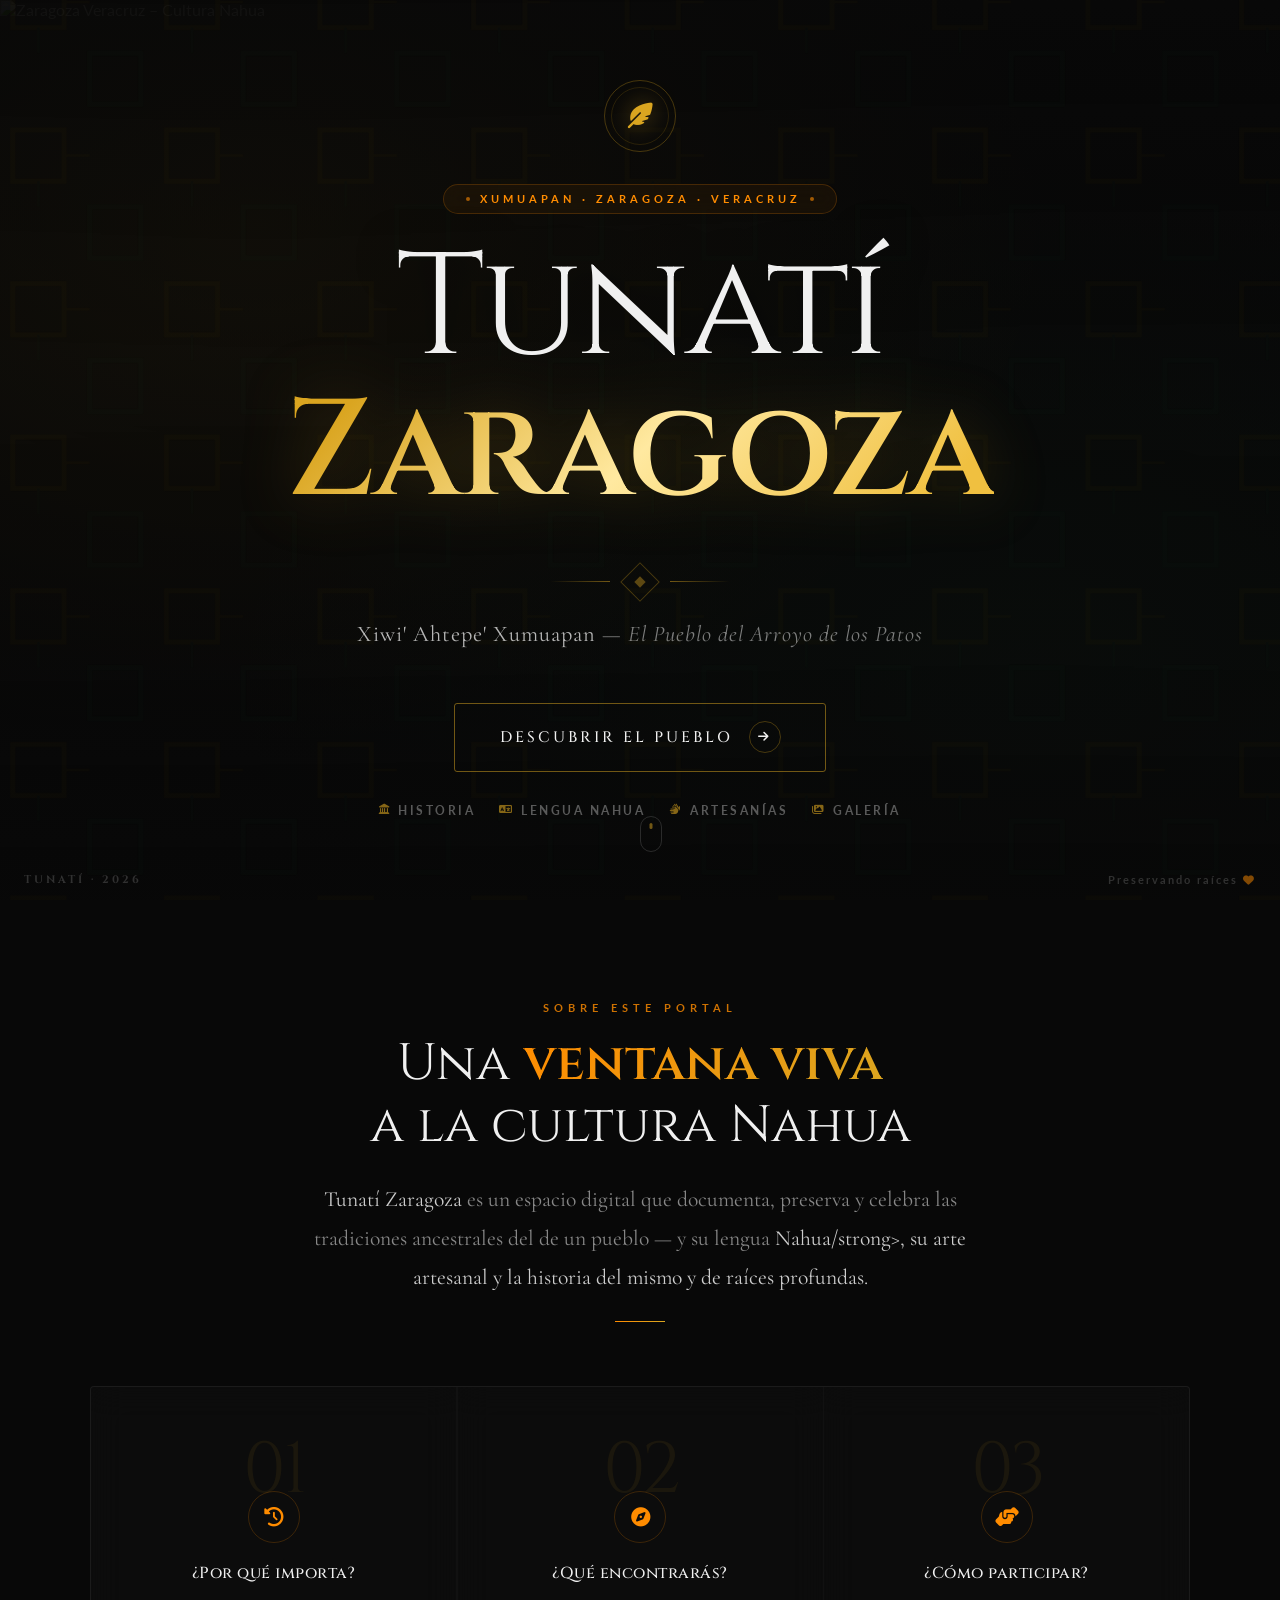
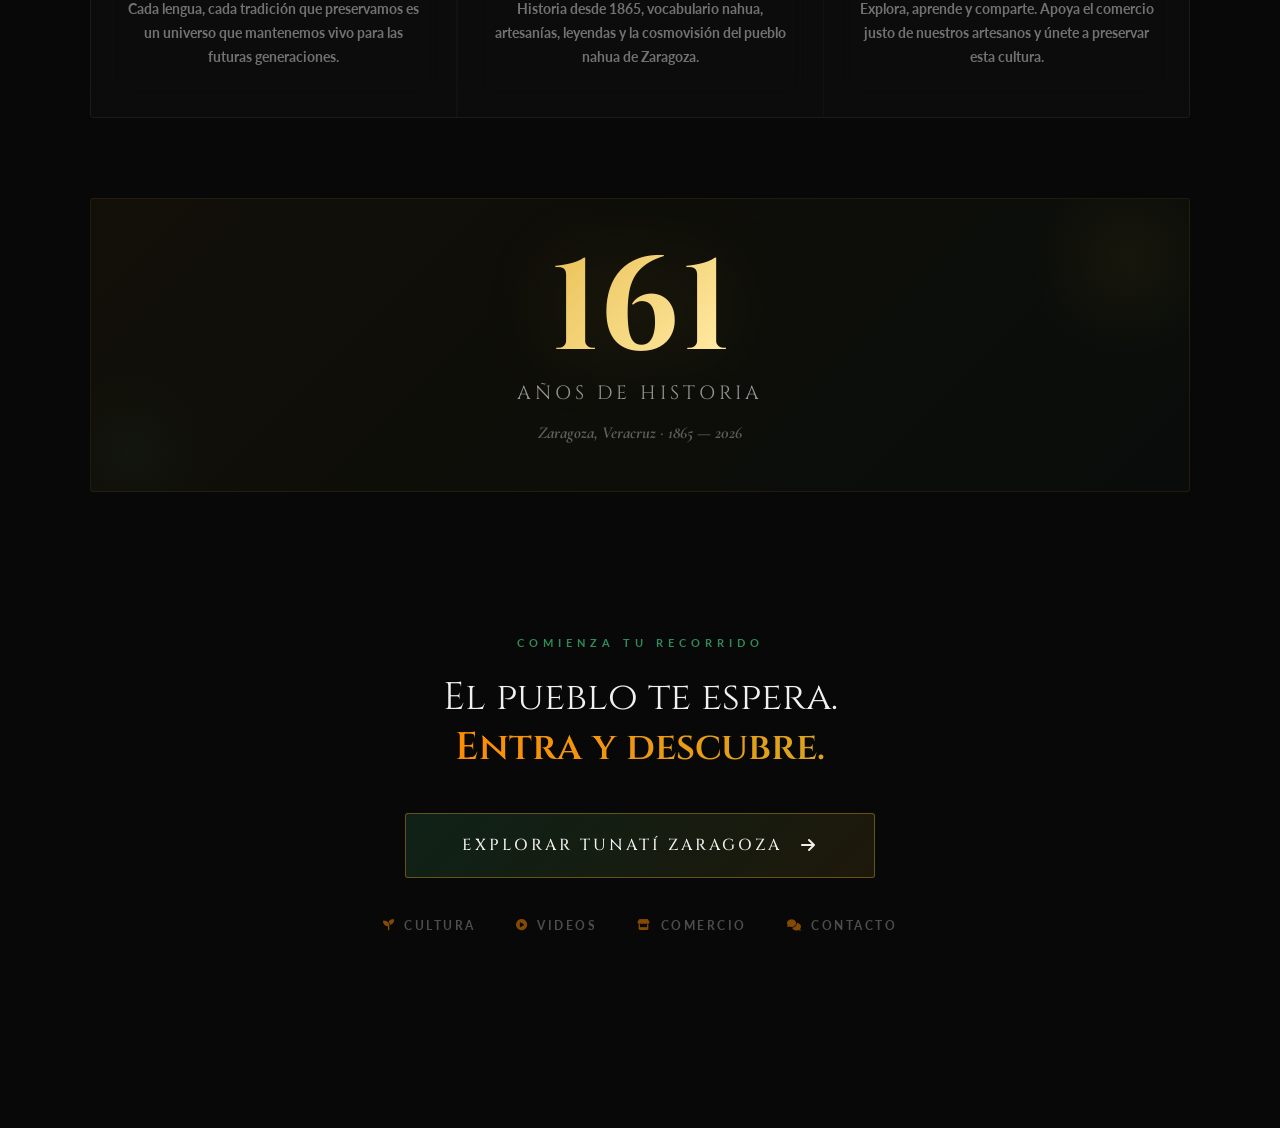
==== commit 663e65d8: "Actualización de index" ====
--- a/index.html
+++ b/index.html
@@ -1,2065 +1,1212 @@
 <!DOCTYPE html>
 <html lang="es">
+
 <head>
   <meta charset="UTF-8">
   <meta name="viewport" content="width=device-width, initial-scale=1.0">
-  <meta name="description" content="Tunatí Zaragoza: Promovemos la cultura náhuatl y el comercio justo en Veracruz. Artesanías, tradiciones y libertad de expresión.">
-  <meta name="keywords" content="náhuatl, Veracruz, artesanías, comercio justo, cultura indígena, Zaragoza">
-  <meta http-equiv="Permissions-Policy" content="unload=(self)">
-  <title>Tunatí Zaragoza</title>
-  <link rel="stylesheet" href="style.css">
-  <link href="https://fonts.googleapis.com/css2?family=Cinzel:wght@400;600;700&family=Lato:wght@300;400;700;900&display=swap" rel="stylesheet">
+  <meta name="description"
+    content="Tunatí Zaragoza – Portal a la cultura nahua de Zaragoza, Veracruz. 161 años de historia viva, tradiciones ancestrales, lengua náhuat.">
+  <title>Tunatí Zaragoza · Bienvenida</title>
+
+  <link href="https://fonts.googleapis.com/css2?family=Cinzel:wght@300;400;500;600;700&family=Lato:ital,wght@0,300;0,400;0,700;1,300;1,400&family=Cormorant+Garamond:ital,wght@0,300;0,400;1,300;1,400&display=swap"
+    rel="stylesheet">
   <link rel="stylesheet" href="https://cdnjs.cloudflare.com/ajax/libs/font-awesome/6.4.0/css/all.min.css">
+
+  <style>
+    /* =========================================
+       TUNATÍ ZARAGOZA · PORTAL CULTURAL
+       Entrada Cinematográfica · Versión 2.0
+       ========================================= */
+
+    :root {
+      --primary: #2E8B57;
+      --primary-light: #3aad6e;
+      --secondary: #FF8C00;
+      --accent: #8B5A2B;
+      --gold: #DAA520;
+      --gold-light: #f0c040;
+      --gold-dim: rgba(218, 165, 32, 0.15);
+      --dark: #080808;
+      --dark-2: #0e0e0e;
+      --light: #F0F0F0;
+      --light-dim: rgba(240, 240, 240, 0.6);
+      --light-faint: rgba(240, 240, 240, 0.25);
+      --transition: all 0.5s cubic-bezier(0.25, 0.46, 0.45, 0.94);
+    }
+
+    *, *::before, *::after {
+      margin: 0;
+      padding: 0;
+      box-sizing: border-box;
+    }
+
+    html {
+      font-size: 16px;
+      scroll-behavior: smooth;
+    }
+
+    body {
+      font-family: 'Lato', sans-serif;
+      background: var(--dark);
+      color: var(--light);
+      overflow-x: hidden;
+      cursor: default;
+    }
+
+    a { text-decoration: none; color: inherit; }
+    img { max-width: 100%; display: block; }
+
+    /* ─── PANTALLA DE CARGA ─── */
+    #loader {
+      position: fixed;
+      inset: 0;
+      background: var(--dark);
+      z-index: 9999;
+      display: flex;
+      flex-direction: column;
+      align-items: center;
+      justify-content: center;
+      transition: opacity 0.8s ease, visibility 0.8s ease;
+    }
+
+    #loader.hidden {
+      opacity: 0;
+      visibility: hidden;
+      pointer-events: none;
+    }
+
+    .loader-glyph {
+      width: 64px;
+      height: 64px;
+      margin-bottom: 2rem;
+      position: relative;
+    }
+
+    .loader-glyph::before, .loader-glyph::after {
+      content: '';
+      position: absolute;
+      inset: 0;
+      border-radius: 50%;
+      border: 1.5px solid transparent;
+    }
+
+    .loader-glyph::before {
+      border-top-color: var(--gold);
+      border-right-color: var(--gold);
+      animation: spinCW 1.2s linear infinite;
+    }
+
+    .loader-glyph::after {
+      border-bottom-color: var(--primary);
+      border-left-color: var(--primary);
+      animation: spinCCW 1.8s linear infinite;
+    }
+
+    .loader-glyph-center {
+      position: absolute;
+      inset: 14px;
+      background: linear-gradient(135deg, rgba(218,165,32,0.1), rgba(46,139,87,0.1));
+      border-radius: 50%;
+      display: flex;
+      align-items: center;
+      justify-content: center;
+      font-size: 1.4rem;
+      color: var(--gold);
+    }
+
+    @keyframes spinCW { to { transform: rotate(360deg); } }
+    @keyframes spinCCW { to { transform: rotate(-360deg); } }
+
+    .loader-text {
+      font-family: 'Cinzel', serif;
+      font-size: 0.75rem;
+      letter-spacing: 6px;
+      text-transform: uppercase;
+      color: rgba(240,240,240,0.3);
+      animation: pulse 1.5s ease-in-out infinite;
+    }
+
+    @keyframes pulse {
+      0%, 100% { opacity: 0.3; }
+      50% { opacity: 0.7; }
+    }
+
+    /* ─── FONDO CINEMATOGRÁFICO ─── */
+    .cinematic-bg {
+      position: fixed;
+      inset: 0;
+      z-index: 0;
+    }
+
+    .cinematic-bg img {
+      width: 100%;
+      height: 100%;
+      object-fit: cover;
+      opacity: 0.42;
+      filter: brightness(0.7) saturate(1.4) contrast(1.05);
+      animation: kenBurns 28s ease-in-out infinite alternate;
+      transform-origin: center center;
+    }
+
+    @keyframes kenBurns {
+      0%   { transform: scale(1) translate(0, 0); }
+      33%  { transform: scale(1.08) translate(-1.5%, 0.5%); }
+      66%  { transform: scale(1.05) translate(1%, -1%); }
+      100% { transform: scale(1.12) translate(-2%, -0.5%); }
+    }
+
+    /* Capas de color */
+    .cinematic-bg::before {
+      content: '';
+      position: absolute;
+      inset: 0;
+      background:
+        linear-gradient(to bottom,
+          rgba(8,8,8,0.88) 0%,
+          rgba(8,8,8,0.45) 40%,
+          rgba(8,8,8,0.55) 70%,
+          rgba(8,8,8,0.96) 100%),
+        radial-gradient(ellipse at 20% 25%, rgba(218,165,32,0.09) 0%, transparent 55%),
+        radial-gradient(ellipse at 80% 75%, rgba(46,139,87,0.07) 0%, transparent 55%);
+      z-index: 1;
+    }
+
+    /* ─── PATRÓN DECORATIVO NAHUA ─── */
+    .nahua-pattern {
+      position: fixed;
+      inset: 0;
+      z-index: 1;
+      pointer-events: none;
+      overflow: hidden;
+    }
+
+    .nahua-pattern svg {
+      position: absolute;
+      width: 100%;
+      height: 100%;
+      opacity: 0.025;
+    }
+
+    /* ─── PARTÍCULAS FLOTANTES ─── */
+    .particles {
+      position: fixed;
+      inset: 0;
+      z-index: 2;
+      pointer-events: none;
+    }
+
+    .particle {
+      position: absolute;
+      border-radius: 50%;
+      animation: float linear infinite;
+      opacity: 0;
+    }
+
+    @keyframes float {
+      0%   { opacity: 0; transform: translateY(100vh) rotate(0deg); }
+      5%   { opacity: 1; }
+      95%  { opacity: 1; }
+      100% { opacity: 0; transform: translateY(-10vh) rotate(360deg); }
+    }
+
+    /* ─── MAIN WRAPPER ─── */
+    .portal {
+      position: relative;
+      min-height: 100vh;
+      z-index: 10;
+      display: flex;
+      flex-direction: column;
+    }
+
+    /* ─── SECCIÓN 1: HERO COMPLETO ─── */
+    .hero-section {
+      min-height: 100vh;
+      display: flex;
+      flex-direction: column;
+      align-items: center;
+      justify-content: center;
+      text-align: center;
+      padding: 2rem 1.5rem;
+      position: relative;
+    }
+
+    /* Emblema superior */
+    .hero-emblem {
+      margin-bottom: 2rem;
+      opacity: 0;
+      animation: riseUp 1s ease forwards;
+      animation-delay: 0.3s;
+    }
+
+    .emblem-ring {
+      display: inline-flex;
+      align-items: center;
+      justify-content: center;
+      width: 72px;
+      height: 72px;
+      border: 1px solid rgba(218,165,32,0.3);
+      border-radius: 50%;
+      position: relative;
+    }
+
+    .emblem-ring::before {
+      content: '';
+      position: absolute;
+      inset: 6px;
+      border: 1px solid rgba(218,165,32,0.15);
+      border-radius: 50%;
+    }
+
+    .emblem-ring i {
+      font-size: 1.6rem;
+      color: var(--gold);
+      filter: drop-shadow(0 0 12px rgba(218,165,32,0.4));
+    }
+
+    /* Badge de ubicación */
+    .location-badge {
+      display: inline-flex;
+      align-items: center;
+      gap: 0.6rem;
+      padding: 0.45rem 1.4rem;
+      border: 1px solid rgba(255,140,0,0.2);
+      border-radius: 60px;
+      background: rgba(255,140,0,0.06);
+      font-family: 'Lato', sans-serif;
+      font-size: 0.7rem;
+      font-weight: 700;
+      letter-spacing: 4px;
+      text-transform: uppercase;
+      color: var(--secondary);
+      margin-bottom: 1.5rem;
+      backdrop-filter: blur(8px);
+      -webkit-backdrop-filter: blur(8px);
+      opacity: 0;
+      animation: riseUp 1s ease forwards;
+      animation-delay: 0.5s;
+    }
+
+    .location-dot {
+      width: 4px;
+      height: 4px;
+      background: var(--secondary);
+      border-radius: 50%;
+      opacity: 0.6;
+    }
+
+    /* Título principal */
+    .hero-title {
+      font-family: 'Cinzel', serif;
+      font-weight: 300;
+      line-height: 1;
+      margin-bottom: 1.2rem;
+      opacity: 0;
+      animation: riseUp 1.2s ease forwards;
+      animation-delay: 0.7s;
+    }
+
+    .title-line-1 {
+      display: block;
+      font-size: clamp(4rem, 13vw, 9rem);
+      color: var(--light);
+      letter-spacing: -0.03em;
+      text-shadow: 0 2px 40px rgba(0,0,0,0.5);
+      font-weight: 300;
+    }
+
+    .title-line-2 {
+      display: block;
+      font-size: clamp(3.8rem, 12.5vw, 8.5rem);
+      font-weight: 600;
+      background: linear-gradient(135deg, var(--gold) 10%, #ffe9a0 50%, var(--gold-light) 90%);
+      -webkit-background-clip: text;
+      -webkit-text-fill-color: transparent;
+      background-clip: text;
+      letter-spacing: -0.02em;
+      filter: drop-shadow(0 0 30px rgba(218,165,32,0.25));
+      line-height: 1.05;
+    }
+
+    /* Separador decorativo */
+    .hero-divider {
+      display: flex;
+      align-items: center;
+      gap: 1rem;
+      justify-content: center;
+      margin: 1.5rem 0;
+      opacity: 0;
+      animation: riseUp 1s ease forwards;
+      animation-delay: 1s;
+    }
+
+    .divider-line {
+      height: 1px;
+      width: 60px;
+      background: linear-gradient(90deg, transparent, rgba(218,165,32,0.5));
+    }
+
+    .divider-line.right {
+      background: linear-gradient(90deg, rgba(218,165,32,0.5), transparent);
+    }
+
+    .divider-glyph {
+      width: 28px;
+      height: 28px;
+      border: 1px solid rgba(218,165,32,0.3);
+      transform: rotate(45deg);
+      display: flex;
+      align-items: center;
+      justify-content: center;
+    }
+
+    .divider-glyph::after {
+      content: '';
+      width: 8px;
+      height: 8px;
+      background: var(--gold);
+      opacity: 0.4;
+    }
+
+    /* Frase náhuat */
+    .hero-nahuatl {
+      font-family: 'Cormorant Garamond', serif;
+      font-size: clamp(1rem, 2.8vw, 1.4rem);
+      font-style: italic;
+      color: rgba(240,240,240,0.5);
+      letter-spacing: 1px;
+      margin-bottom: 3.5rem;
+      opacity: 0;
+      animation: riseUp 1s ease forwards;
+      animation-delay: 1.1s;
+    }
+
+    .hero-nahuatl strong {
+      color: rgba(240,240,240,0.75);
+      font-style: normal;
+      font-weight: 400;
+    }
+
+    /* Botón de entrada */
+    .enter-btn {
+      display: inline-flex;
+      align-items: center;
+      gap: 1rem;
+      padding: 1.1rem 2.8rem;
+      background: transparent;
+      border: 1.5px solid rgba(218,165,32,0.5);
+      border-radius: 3px;
+      font-family: 'Cinzel', serif;
+      font-size: 0.95rem;
+      font-weight: 500;
+      letter-spacing: 3px;
+      text-transform: uppercase;
+      color: var(--light);
+      position: relative;
+      overflow: hidden;
+      transition: var(--transition);
+      opacity: 0;
+      animation: riseUp 1s ease forwards;
+      animation-delay: 1.3s;
+      cursor: pointer;
+    }
+
+    .enter-btn::before {
+      content: '';
+      position: absolute;
+      inset: 0;
+      background: linear-gradient(135deg, rgba(218,165,32,0.12), rgba(46,139,87,0.08));
+      opacity: 0;
+      transition: opacity 0.4s ease;
+    }
+
+    .enter-btn::after {
+      content: '';
+      position: absolute;
+      bottom: 0;
+      left: 0;
+      width: 0;
+      height: 1.5px;
+      background: linear-gradient(90deg, var(--gold), var(--primary-light));
+      transition: width 0.5s ease;
+    }
+
+    .enter-btn:hover {
+      border-color: rgba(218,165,32,0.8);
+      color: var(--gold-light);
+      transform: translateY(-3px);
+      box-shadow: 0 15px 40px -10px rgba(218,165,32,0.15);
+    }
+
+    .enter-btn:hover::before { opacity: 1; }
+    .enter-btn:hover::after { width: 100%; }
+
+    .enter-btn .btn-arrow {
+      display: inline-flex;
+      align-items: center;
+      justify-content: center;
+      width: 32px;
+      height: 32px;
+      border: 1px solid rgba(218,165,32,0.3);
+      border-radius: 50%;
+      font-size: 0.75rem;
+      transition: transform 0.3s ease;
+    }
+
+    .enter-btn:hover .btn-arrow {
+      transform: translateX(3px);
+      border-color: rgba(218,165,32,0.7);
+      background: rgba(218,165,32,0.1);
+    }
+
+    /* Links secundarios */
+    .hero-secondary-links {
+      display: flex;
+      justify-content: center;
+      gap: 1.5rem;
+      margin-top: 2rem;
+      flex-wrap: wrap;
+      opacity: 0;
+      animation: riseUp 1s ease forwards;
+      animation-delay: 1.5s;
+    }
+
+    .sec-link {
+      display: inline-flex;
+      align-items: center;
+      gap: 0.4rem;
+      font-size: 0.72rem;
+      font-weight: 700;
+      letter-spacing: 2.5px;
+      text-transform: uppercase;
+      color: rgba(240,240,240,0.35);
+      transition: color 0.3s ease;
+      padding-bottom: 2px;
+      border-bottom: 1px solid transparent;
+    }
+
+    .sec-link:hover {
+      color: rgba(240,240,240,0.7);
+      border-bottom-color: rgba(218,165,32,0.3);
+    }
+
+    .sec-link i { font-size: 0.65rem; color: var(--gold); opacity: 0.6; }
+
+    /* Scroll indicator */
+    .scroll-hint {
+      position: absolute;
+      bottom: 2.5rem;
+      left: 50%;
+      transform: translateX(-50%);
+      display: flex;
+      flex-direction: column;
+      align-items: center;
+      gap: 0.5rem;
+      opacity: 0;
+      animation: riseUp 1s ease forwards;
+      animation-delay: 1.8s;
+    }
+
+    .scroll-hint span {
+      font-size: 0.62rem;
+      letter-spacing: 4px;
+      text-transform: uppercase;
+      color: rgba(240,240,240,0.25);
+    }
+
+    .scroll-mouse {
+      width: 22px;
+      height: 36px;
+      border: 1.5px solid rgba(240,240,240,0.15);
+      border-radius: 11px;
+      position: relative;
+    }
+
+    .scroll-mouse::after {
+      content: '';
+      position: absolute;
+      top: 6px;
+      left: 50%;
+      transform: translateX(-50%);
+      width: 3px;
+      height: 6px;
+      background: rgba(218,165,32,0.5);
+      border-radius: 2px;
+      animation: scrollDrop 2s ease-in-out infinite;
+    }
+
+    @keyframes scrollDrop {
+      0%, 100% { opacity: 1; top: 6px; }
+      50% { opacity: 0; top: 18px; }
+    }
+
+    /* ─── SECCIÓN 2: INTRO NARRATIVA ─── */
+    .intro-section {
+      padding: 6rem 1.5rem;
+      position: relative;
+      z-index: 10;
+    }
+
+    .intro-container {
+      max-width: 1100px;
+      margin: 0 auto;
+    }
+
+    .intro-header {
+      text-align: center;
+      margin-bottom: 4rem;
+    }
+
+    .micro-label {
+      display: inline-block;
+      font-size: 0.68rem;
+      font-weight: 700;
+      letter-spacing: 5px;
+      text-transform: uppercase;
+      color: var(--secondary);
+      margin-bottom: 1.2rem;
+      opacity: 0.8;
+    }
+
+    .intro-title {
+      font-family: 'Cinzel', serif;
+      font-size: clamp(2rem, 5vw, 3.2rem);
+      font-weight: 300;
+      color: var(--light);
+      margin-bottom: 1.5rem;
+      line-height: 1.2;
+    }
+
+    .intro-title em {
+      font-style: normal;
+      background: linear-gradient(120deg, var(--secondary), var(--gold));
+      -webkit-background-clip: text;
+      -webkit-text-fill-color: transparent;
+      background-clip: text;
+      font-weight: 600;
+    }
+
+    .intro-lead {
+      font-family: 'Cormorant Garamond', serif;
+      font-size: clamp(1.1rem, 2.2vw, 1.35rem);
+      color: rgba(240,240,240,0.55);
+      line-height: 1.8;
+      max-width: 700px;
+      margin: 0 auto;
+    }
+
+    .intro-lead strong {
+      color: rgba(240,240,240,0.85);
+      font-weight: 400;
+    }
+
+    .oro-line {
+      width: 50px;
+      height: 1.5px;
+      background: linear-gradient(90deg, var(--secondary), var(--gold));
+      margin: 1.5rem auto 0;
+    }
+
+    /* ─── TRES PILARES ─── */
+    .pillars-grid {
+      display: grid;
+      grid-template-columns: repeat(3, 1fr);
+      gap: 1.5px;
+      background: rgba(255,255,255,0.04);
+      border: 1px solid rgba(255,255,255,0.04);
+      border-radius: 4px;
+      overflow: hidden;
+      margin-bottom: 5rem;
+    }
+
+    .pillar-card {
+      background: rgba(10,10,10,0.7);
+      backdrop-filter: blur(16px);
+      -webkit-backdrop-filter: blur(16px);
+      padding: 3rem 2rem;
+      text-align: center;
+      position: relative;
+      overflow: hidden;
+      transition: background 0.4s ease;
+      cursor: default;
+    }
+
+    .pillar-card::before {
+      content: '';
+      position: absolute;
+      top: 0;
+      left: 0;
+      right: 0;
+      height: 2px;
+      background: linear-gradient(90deg, transparent, var(--gold), transparent);
+      transform: scaleX(0);
+      transition: transform 0.5s ease;
+    }
+
+    .pillar-card:hover::before { transform: scaleX(1); }
+
+    .pillar-card:hover {
+      background: rgba(14,14,14,0.9);
+    }
+
+    .pillar-number {
+      font-family: 'Cinzel', serif;
+      font-size: 4.5rem;
+      font-weight: 300;
+      color: rgba(218,165,32,0.08);
+      line-height: 1;
+      margin-bottom: -1rem;
+      letter-spacing: -3px;
+      transition: color 0.4s ease;
+    }
+
+    .pillar-card:hover .pillar-number { color: rgba(218,165,32,0.12); }
+
+    .pillar-icon {
+      display: inline-flex;
+      align-items: center;
+      justify-content: center;
+      width: 52px;
+      height: 52px;
+      border: 1px solid rgba(255,140,0,0.2);
+      border-radius: 50%;
+      margin-bottom: 1.2rem;
+      font-size: 1.2rem;
+      color: var(--secondary);
+      transition: all 0.4s ease;
+      position: relative;
+    }
+
+    .pillar-card:hover .pillar-icon {
+      border-color: rgba(218,165,32,0.4);
+      color: var(--gold);
+      box-shadow: 0 0 20px rgba(218,165,32,0.1);
+    }
+
+    .pillar-title {
+      font-family: 'Cinzel', serif;
+      font-size: 1rem;
+      font-weight: 500;
+      color: var(--light);
+      margin-bottom: 0.8rem;
+      letter-spacing: 0.5px;
+    }
+
+    .pillar-text {
+      font-size: 0.88rem;
+      color: rgba(240,240,240,0.45);
+      line-height: 1.7;
+      font-family: 'Lato', sans-serif;
+    }
+
+    /* ─── HITO: 161 AÑOS ─── */
+    .milestone-strip {
+      margin: 0 0 5rem;
+      padding: 3rem 2rem;
+      background: linear-gradient(135deg, rgba(218,165,32,0.05) 0%, rgba(46,139,87,0.04) 100%);
+      border: 1px solid rgba(218,165,32,0.1);
+      border-radius: 3px;
+      text-align: center;
+      position: relative;
+      overflow: hidden;
+    }
+
+    .milestone-strip::before {
+      content: '';
+      position: absolute;
+      top: -40px; right: -40px;
+      width: 200px; height: 200px;
+      border-radius: 50%;
+      background: radial-gradient(circle, rgba(218,165,32,0.06), transparent 70%);
+      pointer-events: none;
+    }
+
+    .milestone-strip::after {
+      content: '';
+      position: absolute;
+      bottom: -40px; left: -40px;
+      width: 160px; height: 160px;
+      border-radius: 50%;
+      background: radial-gradient(circle, rgba(46,139,87,0.05), transparent 70%);
+      pointer-events: none;
+    }
+
+    .milestone-number {
+      font-family: 'Cinzel', serif;
+      font-size: clamp(4rem, 12vw, 8rem);
+      font-weight: 700;
+      line-height: 1;
+      background: linear-gradient(135deg, var(--gold) 20%, #ffe8a0 60%, var(--gold-light));
+      -webkit-background-clip: text;
+      -webkit-text-fill-color: transparent;
+      background-clip: text;
+      filter: drop-shadow(0 0 40px rgba(218,165,32,0.15));
+      display: block;
+    }
+
+    .milestone-label {
+      font-family: 'Cinzel', serif;
+      font-size: clamp(0.9rem, 2.5vw, 1.2rem);
+      font-weight: 400;
+      color: rgba(240,240,240,0.6);
+      letter-spacing: 4px;
+      text-transform: uppercase;
+      margin-top: 0.3rem;
+    }
+
+    .milestone-sub {
+      font-family: 'Cormorant Garamond', serif;
+      font-style: italic;
+      font-size: 1.05rem;
+      color: rgba(240,240,240,0.35);
+      margin-top: 1rem;
+    }
+
+    /* ─── CTA FINAL ─── */
+    .cta-section {
+      text-align: center;
+      padding: 4rem 1.5rem 6rem;
+    }
+
+    .cta-label {
+      font-size: 0.68rem;
+      font-weight: 700;
+      letter-spacing: 5px;
+      text-transform: uppercase;
+      color: var(--primary-light);
+      margin-bottom: 1.5rem;
+      opacity: 0.8;
+    }
+
+    .cta-text {
+      font-family: 'Cinzel', serif;
+      font-size: clamp(1.5rem, 4vw, 2.4rem);
+      font-weight: 300;
+      color: var(--light);
+      margin-bottom: 2.5rem;
+      line-height: 1.3;
+    }
+
+    .cta-text strong {
+      background: linear-gradient(120deg, var(--secondary), var(--gold));
+      -webkit-background-clip: text;
+      -webkit-text-fill-color: transparent;
+      background-clip: text;
+      font-weight: 600;
+    }
+
+    .cta-main-btn {
+      display: inline-flex;
+      align-items: center;
+      gap: 1.2rem;
+      padding: 1.3rem 3.5rem;
+      background: linear-gradient(135deg, rgba(46,139,87,0.2), rgba(218,165,32,0.1));
+      border: 1.5px solid rgba(218,165,32,0.4);
+      border-radius: 3px;
+      font-family: 'Cinzel', serif;
+      font-size: 1rem;
+      font-weight: 500;
+      letter-spacing: 3px;
+      text-transform: uppercase;
+      color: var(--light);
+      position: relative;
+      overflow: hidden;
+      transition: all 0.5s cubic-bezier(0.25, 0.46, 0.45, 0.94);
+      cursor: pointer;
+    }
+
+    .cta-main-btn::before {
+      content: '';
+      position: absolute;
+      inset: 0;
+      background: linear-gradient(135deg, rgba(46,139,87,0.35), rgba(218,165,32,0.2));
+      opacity: 0;
+      transition: opacity 0.4s ease;
+    }
+
+    .cta-main-btn:hover {
+      border-color: rgba(218,165,32,0.7);
+      transform: translateY(-4px);
+      box-shadow: 0 20px 50px -10px rgba(46,139,87,0.25), 0 0 0 1px rgba(218,165,32,0.1);
+      color: var(--gold-light);
+    }
+
+    .cta-main-btn:hover::before { opacity: 1; }
+
+    .cta-main-btn span { position: relative; z-index: 1; }
+    .cta-main-btn i  { position: relative; z-index: 1; transition: transform 0.3s ease; }
+    .cta-main-btn:hover i { transform: translateX(5px); }
+
+    .cta-links-row {
+      display: flex;
+      justify-content: center;
+      gap: 2.5rem;
+      margin-top: 2.5rem;
+      flex-wrap: wrap;
+    }
+
+    .cta-sec-link {
+      display: inline-flex;
+      align-items: center;
+      gap: 0.5rem;
+      font-size: 0.75rem;
+      font-weight: 700;
+      letter-spacing: 2.5px;
+      text-transform: uppercase;
+      color: rgba(240,240,240,0.3);
+      border-bottom: 1px solid transparent;
+      padding-bottom: 2px;
+      transition: all 0.3s ease;
+    }
+
+    .cta-sec-link i { font-size: 0.7rem; color: var(--secondary); opacity: 0.5; }
+    .cta-sec-link:hover { color: rgba(240,240,240,0.6); border-bottom-color: rgba(255,140,0,0.3); }
+
+    /* ─── FOOTER PORTAL ─── */
+    .portal-footer-bar {
+      position: fixed;
+      bottom: 0;
+      left: 0;
+      right: 0;
+      z-index: 10;
+      padding: 0.8rem 1.5rem;
+      display: flex;
+      align-items: center;
+      justify-content: space-between;
+      pointer-events: none;
+    }
+
+    .footer-year {
+      font-size: 0.68rem;
+      letter-spacing: 3px;
+      color: rgba(240,240,240,0.18);
+      font-family: 'Cinzel', serif;
+    }
+
+    .footer-heart {
+      font-size: 0.68rem;
+      letter-spacing: 2px;
+      color: rgba(240,240,240,0.18);
+    }
+
+    .footer-heart i { color: var(--secondary); opacity: 0.5; }
+
+    /* ─── ANIMACIONES ─── */
+    @keyframes riseUp {
+      from { opacity: 0; transform: translateY(30px); }
+      to   { opacity: 1; transform: translateY(0); }
+    }
+
+    .reveal {
+      opacity: 0;
+      transform: translateY(25px);
+      transition: opacity 0.9s ease, transform 0.9s ease;
+    }
+
+    .reveal.visible {
+      opacity: 1;
+      transform: translateY(0);
+    }
+
+    .reveal-delay-1 { transition-delay: 0.1s; }
+    .reveal-delay-2 { transition-delay: 0.22s; }
+    .reveal-delay-3 { transition-delay: 0.34s; }
+
+    /* ─── RESPONSIVE ─── */
+    @media (max-width: 768px) {
+      .pillars-grid {
+        grid-template-columns: 1fr;
+        gap: 1px;
+      }
+
+      .title-line-1 { font-size: clamp(3.5rem, 16vw, 5.5rem); }
+      .title-line-2 { font-size: clamp(3.2rem, 15vw, 5rem); }
+
+      .hero-secondary-links { gap: 1rem; }
+    }
+
+    @media (max-width: 480px) {
+      .enter-btn {
+        padding: 1rem 2rem;
+        font-size: 0.85rem;
+        letter-spacing: 2px;
+      }
+
+      .cta-main-btn {
+        padding: 1.1rem 2.2rem;
+        font-size: 0.9rem;
+        width: 100%;
+        justify-content: center;
+      }
+
+      .cta-links-row { gap: 1.2rem; }
+    }
+
+    /* ─── CUSTOM SCROLLBAR ─── */
+    ::-webkit-scrollbar { width: 4px; }
+    ::-webkit-scrollbar-track { background: var(--dark); }
+    ::-webkit-scrollbar-thumb { background: rgba(218,165,32,0.3); border-radius: 2px; }
+    ::-webkit-scrollbar-thumb:hover { background: rgba(218,165,32,0.5); }
+  </style>
 </head>
+
 <body>
 
-<!-- ============ NAVBAR ============ -->
-<nav class="navbar" id="navbar">
-  <div class="nav-inner">
-    <a href="#inicio" class="nav-brand">Tunatí <span>Zaragoza</span></a>
-    <button class="hamburger" id="hamburger" aria-label="Menú" aria-expanded="false">
-      <span></span><span></span><span></span>
-    </button>
-    <ul class="nav-links" id="nav-links" role="navigation">
-      <li><a href="#inicio" class="active">Inicio</a></li>
-      <li><a href="#historia">Historia</a></li>
-      <li><a href="#cultura">Cultura</a></li>
-      <li><a href="#lengua">Lengua</a></li>
-      <li><a href="#galeria">Galería</a></li>
-      <li><a href="#videos">Videos</a></li>
-      <li><a href="#comercio">Comercio</a></li>
-      <li><a href="#escudo">Escudo</a></li>
-      <li><a href="#recursos">Recursos</a></li>
-      <li><a href="#artesanias">Artesanías</a></li>
-    </ul>
+  <!-- ══════ LOADER ══════ -->
+  <div id="loader">
+    <div class="loader-glyph">
+      <div class="loader-glyph-center">
+        <i class="fas fa-feather-alt"></i>
+      </div>
+    </div>
+    <p class="loader-text">Cargando cultura viva</p>
   </div>
-</nav>
-
-<!-- ============ HEADER ============ -->
-<header class="site-header" id="inicio">
-  <div class="header-inner container">
-    <div class="header-logo">
-      <img src="assets/img/logo.png" alt="Logo Tunatí Zaragoza" loading="eager">
-    </div>
-    <div class="header-text">
-      <h1>Tunatí Zaragoza</h1>
-      <p>Preservando nuestras raíces Nahua · Xumuapan</p>
-    </div>
-    <div class="header-logo">
-      <img src="assets/img/Zaragoceña.png" alt="Logo Zaragoceña" loading="eager">
-    </div>
+
+  <!-- ══════ FONDO CINEMATOGRÁFICO ══════ -->
+  <div class="cinematic-bg">
+    <img src="assets/img/fondo_intro.JPG" alt="Zaragoza Veracruz – Cultura Nahua">
   </div>
-</header>
-
-<!-- ============ HERO ============ -->
-<section class="hero">
-  <div class="hero-content">
-    <span class="sec-label">Zaragoza · Veracruz · 1865</span>
-    <h2>Descubre la riqueza de Xumuapan</h2>
-    <p>Un pueblo que mantiene vivas las tradiciones Nahuas a través de sus artesanías, su lengua, su gastronomía y cultura ancestral.</p>
-    <div class="hero-cta">
-      <a href="#historia" class="btn btn-primary"><i class="fas fa-landmark"></i> Nuestra Historia</a>
-      <a href="#galeria" class="btn btn-outline"><i class="fas fa-images"></i> Ver Galería</a>
-      <a href="#contacto" class="btn btn-gold"><i class="fas fa-comments"></i> Contáctanos</a>
-    </div>
+
+  <!-- Patrón decorativo Nahua (SVG geométrico) -->
+  <div class="nahua-pattern">
+    <svg viewBox="0 0 100 100" preserveAspectRatio="xMidYMid slice" xmlns="http://www.w3.org/2000/svg">
+      <defs>
+        <pattern id="nahua-geo" x="0" y="0" width="12" height="12" patternUnits="userSpaceOnUse">
+          <rect x="1" y="1" width="4" height="4" fill="none" stroke="#DAA520" stroke-width="0.4"/>
+          <rect x="7" y="7" width="4" height="4" fill="none" stroke="#2E8B57" stroke-width="0.4"/>
+          <line x1="5" y1="3" x2="7" y2="3" stroke="#DAA520" stroke-width="0.2"/>
+          <line x1="3" y1="5" x2="3" y2="7" stroke="#2E8B57" stroke-width="0.2"/>
+        </pattern>
+      </defs>
+      <rect width="100%" height="100%" fill="url(#nahua-geo)"/>
+    </svg>
   </div>
-</section>
-
-<!-- ============ HISTORIA / FUNDACIÓN ============ -->
-<section id="historia" class="historia-section">
-  <div class="section-wrapper">
-    <div style="padding: 3.5rem 2.5rem;">
-      <div style="text-align:center; margin-bottom:2rem;" class="reveal">
-        <span class="sec-label">160 años de historia</span>
-        <h2 class="sec-title">Xiwi' Ahtepe' <span>Xumuapan</span></h2>
-        <p class="sec-desc">Fundación del pueblo de Zaragoza, Ver. (1865 – 2025)</p>
-        <div class="oro-line"></div>
+
+  <!-- Partículas flotantes -->
+  <div class="particles" id="particles"></div>
+
+  <!-- ══════ PORTAL PRINCIPAL ══════ -->
+  <main class="portal">
+
+    <!-- ── HERO ── -->
+    <section class="hero-section">
+
+      <!-- Emblema -->
+      <div class="hero-emblem">
+        <div class="emblem-ring">
+          <i class="fas fa-feather-alt"></i>
+        </div>
       </div>
 
-      <div class="historia-grid">
-        <!-- Imagen -->
-        <div class="historia-img-wrap reveal reveal-delay-1">
-          <img src="assets/img/decreto-fundacion-zaragoza.jpg" alt="Decreto de Fundación de Zaragoza" loading="lazy">
-          <div class="pie-img">Documento histórico de la fundación de San Isidro de Zaragoza</div>
+      <!-- Ubicación -->
+      <div class="location-badge">
+        <span class="location-dot"></span>
+        Xumuapan · Zaragoza · Veracruz
+        <span class="location-dot"></span>
+      </div>
+
+      <!-- Título -->
+      <h1 class="hero-title">
+        <span class="title-line-1">Tunatí</span>
+        <span class="title-line-2">Zaragoza</span>
+      </h1>
+
+      <!-- Divisor decorativo -->
+      <div class="hero-divider">
+        <div class="divider-line"></div>
+        <div class="divider-glyph"><div></div></div>
+        <div class="divider-line right"></div>
+      </div>
+
+      <!-- Frase náhuat -->
+      <p class="hero-nahuatl">
+        <strong>Xiwi' Ahtepe' Xumuapan</strong> — El Pueblo del Arroyo de los Patos
+      </p>
+
+      <!-- Botón de entrada -->
+      <a href="sitio.html" class="enter-btn" id="enter-btn">
+        <span>Descubrir el Pueblo</span>
+        <div class="btn-arrow">
+          <i class="fas fa-arrow-right"></i>
         </div>
-
-        <!-- Texto -->
-        <div class="historia-text reveal reveal-delay-2">
-          <p>Los primeros pobladores de <strong>Xumuapan</strong> llegaron a mitad del siglo XVIII. La historia oral cuenta que familias provenientes de Oteapan se asentaron en este lugar cuyo significado en nahua es <em>"en el arroyo de los patos silvestres"</em>. El nombre se castellaniza y aparece en los primeros escritos como <strong>Jumuapan</strong>. Años después los habitantes deciden nombrarlo San Isidro Jumuapan en honor al patrono de los campesinos.</p>
-
-          <p>El <strong>9 de agosto de 1865</strong>, se erige como pueblo con el nombre de San Isidro de Zaragoza. Poco después de consumada la Intervención Francesa, los nativos gestionaron ante las autoridades del Estado obtener el rango de pueblo, argumentando tener el terreno, el censo y las proporciones necesarias.</p>
-
-          <div class="decreto-box">
-            <p>El C. <strong>ALEJANDRO GARCIA</strong>, General de brigada del ejército de la República Mexicana, en jefe de la coalición de Oriente y Gobernador del Estado de Veracruz, habiendo solicitado los vecinos de la ranchería de San Isidro Jumapan que ésta se erija en pueblo:</p>
-            <p><strong>Artículo único.</strong> — La ranchería de San Isidro Jumapan, en el cantón de Minatitlán, del Estado de Veracruz, queda erigida en pueblo con el nombre de <strong>San Isidro de Zaragoza</strong>, en conmemoración del héroe mexicano de este nombre.</p>
-            <p class="decreto-firma">Tlacotalpan, agosto 9 de 1865. — Alejandro García · José Antonio Ruiz, secretario.</p>
+      </a>
+
+      <!-- Links rápidos -->
+      <div class="hero-secondary-links">
+        <a href="sitio.html#historia" class="sec-link">
+          <i class="fas fa-landmark"></i> Historia
+        </a>
+        <a href="sitio.html#lengua" class="sec-link">
+          <i class="fas fa-language"></i> Lengua Nahua
+        </a>
+        <a href="sitio.html#artesanias" class="sec-link">
+          <i class="fas fa-hands"></i> Artesanías
+        </a>
+        <a href="sitio.html#galeria" class="sec-link">
+          <i class="fas fa-images"></i> Galería
+        </a>
+      </div>
+
+      <!-- Scroll hint -->
+      <div class="scroll-hint">
+        <div class="scroll-mouse"></div>
+        <span></span>
+      </div>
+    </section>
+
+    <!-- ── INTRO NARRATIVA ── -->
+    <section class="intro-section">
+      <div class="intro-container">
+
+        <div class="intro-header reveal">
+          <span class="micro-label">Sobre este portal</span>
+          <h2 class="intro-title">Una <em>ventana viva</em><br>a la cultura Nahua</h2>
+          <p class="intro-lead">
+            <strong>Tunatí Zaragoza</strong> es un espacio digital que documenta, preserva
+            y celebra las tradiciones ancestrales del de un pueblo — y su lengua <strong>Nahua/strong>,
+            su arte artesanal y la historia del mismo y de raíces profundas.
+          </p>
+          <div class="oro-line"></div>
+        </div>
+
+        <!-- Tres pilares -->
+        <div class="pillars-grid">
+          <div class="pillar-card reveal reveal-delay-1">
+            <div class="pillar-number">01</div>
+            <div class="pillar-icon">
+              <i class="fas fa-history"></i>
+            </div>
+            <h3 class="pillar-title">¿Por qué importa?</h3>
+            <p class="pillar-text">Cada lengua, cada tradición que preservamos es un universo que mantenemos vivo para las futuras generaciones.</p>
           </div>
 
-          <p>El 12 de agosto de 1932, por decreto gubernamental se suprimen los nombres de los santos en los municipios del Estado de Veracruz, quedando exclusivamente con el nombre de <strong>Zaragoza</strong>, apellido del Gral. Ignacio Zaragoza.</p>
-
-          <div style="text-align:center;">
-            <span class="aniversario-badge">🎉 160 años de fundación — Pueblo Nahua con gran historia</span>
+          <div class="pillar-card reveal reveal-delay-2">
+            <div class="pillar-number">02</div>
+            <div class="pillar-icon">
+              <i class="fas fa-compass"></i>
+            </div>
+            <h3 class="pillar-title">¿Qué encontrarás?</h3>
+            <p class="pillar-text">Historia desde 1865, vocabulario nahua, artesanías, leyendas y la cosmovisión del pueblo nahua de Zaragoza.</p>
           </div>
 
-          <div class="creditos-historia">
-            <h4>Aportación Bibliográfica</h4>
-            <p>Dr. Antonio García de León. Investigador, historiador y Musicólogo. Originario de Jaltipan de Morelos, Veracruz.</p>
-            <p>Antropólogo Florentino Cruz Martínez. Historiador regional y cronista del Municipio de Cosoleacaque, Veracruz.</p>
-            <p style="margin-top:0.4rem; font-style:italic;">Tomado del muro de: Foro Zaragoza Ver / Facebook</p>
+          <div class="pillar-card reveal reveal-delay-3">
+            <div class="pillar-number">03</div>
+            <div class="pillar-icon">
+              <i class="fas fa-hands-helping"></i>
+            </div>
+            <h3 class="pillar-title">¿Cómo participar?</h3>
+            <p class="pillar-text">Explora, aprende y comparte. Apoya el comercio justo de nuestros artesanos y únete a preservar esta cultura.</p>
+          </div>
+        </div>
+
+        <!-- Hito 161 años -->
+        <div class="milestone-strip reveal">
+          <span class="milestone-number">161</span>
+          <p class="milestone-label">Años de Historia</p>
+          <p class="milestone-sub">Zaragoza, Veracruz · 1865 — 2026</p>
+        </div>
+
+        <!-- CTA final -->
+        <div class="cta-section reveal">
+          <p class="cta-label">Comienza tu recorrido</p>
+          <h2 class="cta-text">
+            El pueblo te espera.<br>
+            <strong>Entra y descubre.</strong>
+          </h2>
+          <a href="sitio.html" class="cta-main-btn" id="cta-btn">
+            <span>Explorar Tunatí Zaragoza</span>
+            <i class="fas fa-arrow-right"></i>
+          </a>
+
+          <div class="cta-links-row">
+            <a href="sitio.html#cultura" class="cta-sec-link">
+              <i class="fas fa-seedling"></i> Cultura
+            </a>
+            <a href="sitio.html#videos" class="cta-sec-link">
+              <i class="fas fa-play-circle"></i> Videos
+            </a>
+            <a href="sitio.html#comercio" class="cta-sec-link">
+              <i class="fas fa-store"></i> Comercio
+            </a>
+            <a href="sitio.html#contacto" class="cta-sec-link">
+              <i class="fas fa-comments"></i> Contacto
+            </a>
           </div>
         </div>
       </div>
-    </div>
+    </section>
+
+  </main>
+
+  <!-- Footer bar fija -->
+  <div class="portal-footer-bar">
+    <span class="footer-year">TUNATÍ · 2026</span>
+    <span class="footer-heart">Preservando raíces <i class="fas fa-heart"></i></span>
   </div>
-</section>
-
-<!-- ============ 150 ANIVERSARIO (2015) ============ -->
-<section id="aniversario-150">
-  <div class="section-wrapper">
-    <div style="padding: 3.5rem 2.5rem;">
-      <div style="text-align:center; margin-bottom:2.5rem;" class="reveal">
-        <span class="sec-label">2015 · Memoria Viva</span>
-        <h2 class="sec-title">150 Años de <span>Zaragoza</span></h2>
-        <p class="sec-desc">La celebración que unió al pueblo en honor a su historia y su identidad nahua</p>
-        <div class="oro-line"></div>
-      </div>
-
-      <div class="aniversario-grid">
-        <!-- Columna de Texto -->
-        <div class="aniversario-texto reveal reveal-delay-1">
-          <p class="drop-cap">En el año <strong>2015</strong>, el municipio de Zaragoza, Veracruz, vivió uno de los
-            momentos más emblemáticos de su historia: la celebración del <strong>150 aniversario</strong> de su
-            elevación a pueblo, acontecimiento que recordó su fundación oficial el 9 de agosto de 1865.</p>
-
-          <p>Esta conmemoración representó mucho más que una fecha simbólica; fue un acto de <strong>identidad
-              colectiva</strong> en el que la población rindió homenaje a sus raíces, su historia y su evolución como
-            comunidad. El nombre de Zaragoza, otorgado en honor al general Ignacio Zaragoza, héroe de la Batalla de
-            Puebla, fue motivo de orgullo durante esta celebración.</p>
-
-          <div class="aniversario-highlight">
-            <i class="fas fa-feather-alt"></i>
-            <div>
-              <h4>San Isidro Xumuapan</h4>
-              <p>Se fortaleció el reconocimiento de sus orígenes con nombres que reflejan la herencia indígena náhuatl
-                que aún permanece viva en la cultura local.</p>
-            </div>
-          </div>
-
-          <p>Uno de los ejes principales fue la tradicional <strong>Feria en honor a San Isidro Labrador</strong>, donde
-            la comunidad participó en actividades culturales, artísticas y religiosas. Destacó la elección de la reina
-            de la feria, portando el traje típico y promoviendo el uso del náhuatl.</p>
-
-          <div class="aniversario-badge-container">
-            <span class="aniversario-badge">🎭 150 Años de Historia, Identidad y Tradición</span>
-          </div>
-        </div>
-
-        <!-- Columna de Galería (Tarjeta con Carrusel) -->
-        <div class="aniversario-galeria reveal reveal-delay-2">
-          <div class="galeria-150-card">
-            <div class="galeria-150-header">
-              <i class="fas fa-images"></i>
-              <h3>Galería del 150 Aniversario</h3>
-              <span class="galeria-count">15 fotografías</span>
-            </div>
-
-            <!-- Mini Carrusel específico para esta sección -->
-            <div class="mini-carousel-container">
-              <div class="mini-carousel-track" id="aniversarioTrack">
-                <!-- Las imágenes se generarán con JS -->
-              </div>
-              <button class="mini-carousel-nav prev" id="aniversarioPrev" aria-label="Anterior"><i
-                  class="fas fa-chevron-left"></i></button>
-              <button class="mini-carousel-nav next" id="aniversarioNext" aria-label="Siguiente"><i
-                  class="fas fa-chevron-right"></i></button>
-            </div>
-
-            <div class="mini-carousel-dots" id="aniversarioDots"></div>
-
-            <p class="galeria-150-footer">
-              <i class="fas fa-camera"></i> Bailes populares, presentaciones musicales y eventos cívicos llenaron de
-              vida las calles de Zaragoza.
-            </p>
-          </div>
-        </div>
-      </div>
-
-      <div class="aniversario-footer reveal">
-        <p>Hoy, a <strong>161 años</strong> de su fundación, Zaragoza continúa fortaleciendo su identidad, manteniendo
-          vivas sus tradiciones y consolidándose como un municipio con profundo arraigo cultural en el sur del estado de
-          Veracruz.</p>
-      </div>
-    </div>
-  </div>
-</section>
-
-<!-- ============ CULTURA NAHUA ============ -->
-<section id="cultura">
-  <div class="section-wrapper">
-    <div style="padding: 3.5rem 2.5rem;">
-      <div style="text-align:center; margin-bottom:2rem;" class="reveal">
-        <span class="sec-label">Cosmogonía · Filosofía · Tradiciones</span>
-        <h2 class="sec-title">Cultura <span>Nahua</span></h2>
-        <p class="sec-desc">Sabiduría ancestral transmitida de generación en generación</p>
-        <div class="oro-line"></div>
-      </div>
-
-      <!-- Tabs -->
-      <div class="cultura-tabs">
-        <button class="tab-btn active" data-tab="tapalewi">Tapalewi</button>
-        <button class="tab-btn" data-tab="creencias">Creencias Tradicionales</button>
-        <button class="tab-btn" data-tab="leyendas">Leyendas</button>
-        <button class="tab-btn" data-tab="gentilicios">Gentilicios Nahuas</button>
-      </div>
-
-      <!-- Panel: Tapalewi -->
-      <div class="tab-panel active" id="tab-tapalewi">
-        <div style="max-width:800px; margin:0 auto; text-align:center;">
-          <h3 style="font-family:'Cinzel',serif; font-size:1.4rem; color:var(--gold); margin-bottom:0.8rem;">Tapalewi: La tradición ancestral de solidaridad</h3>
-          <p style="color:var(--text-muted); font-style:italic; margin-bottom:1.5rem;">La filosofía de solidaridad que nos define como Zaragoceños</p>
-        </div>
-        <div class="tapalewi-img">
-          <img src="assets/img/tapalewi-zaragoza.jpg" alt="Tapalewi: Filosofía de solidaridad comunitaria en Zaragoza" loading="lazy">
-        </div>
-        <div style="max-width:800px; margin:2rem auto 0;">
-          <p style="color:rgba(245,245,245,0.85); margin-bottom:1rem;"><strong style="color:var(--secondary);">Tapalewi</strong> es una filosofía de origen nahua que puede traducirse como "solidaridad comunitaria". Deriva del verbo náhuatl <em>tapaleuia</em>, que implica <em>"ayudar a levantarse"</em> o <em>"levantar al otro"</em>, tanto en sentido físico como simbólico.</p>
-          <p style="color:rgba(245,245,245,0.82); margin-bottom:1rem;">Se practica cotidianamente mediante actos de servicio, trabajo comunal (como el tequio), apoyo emocional y espiritual. El tapalewih era muy común en el traspaso de casas de palma, en el barro de paredes, corte de palma, y también cuando alguna mujer daba alumbramiento, le lavaban la ropa y le llevaban la comida.</p>
-          <div class="tapalewi-elements">
-            <div class="tapalewi-el">
-              <h4>Interdependencia</h4>
-              <p>Nadie se salva solo; el bienestar personal depende del bienestar común.</p>
-            </div>
-            <div class="tapalewi-el">
-              <h4>Compromiso Moral</h4>
-              <p>Ayudar al otro es una obligación ética que honra a los ancestros y a la vida.</p>
-            </div>
-            <div class="tapalewi-el">
-              <h4>Acción Concreta</h4>
-              <p>La solidaridad se manifiesta en hechos, no sólo en palabras.</p>
-            </div>
-            <div class="tapalewi-el">
-              <h4>Cuidado Mutuo</h4>
-              <p>Trabajo colectivo y acompañamiento emocional y espiritual.</p>
-            </div>
-            <div class="tapalewi-el">
-              <h4>Lo Comunitario</h4>
-              <p>Se opone a la lógica individualista y consumista moderna.</p>
-            </div>
-          </div>
-        </div>
-      </div>
-
-      <!-- Panel: Creencias -->
-      <div class="tab-panel" id="tab-creencias">
-        <div class="creencias-grid">
-          <div class="creencia-card"><div class="creencia-emoji">🌿</div><div><p>Hace años cuando se compraba un cerdo se le cortaba un pedazo de su cola y se le enterraba para que acostumbrara en su nuevo hogar.</p></div></div>
-          <div class="creencia-card"><div class="creencia-emoji">🐕</div><div><p>Cuando un animalito de patio no se acostumbraba con el dueño o el perro era muy bravo, se le asignaba otro dueño.</p></div></div>
-          <div class="creencia-card"><div class="creencia-emoji">👶</div><div><p>Cuando caía el pedazo de ombligo del bebé, lo colocaban en una bolsita de trapo y lo amarraban arriba de la casa de palma.</p></div></div>
-          <div class="creencia-card"><div class="creencia-emoji">🦷</div><div><p>Cuando a uno se le mudaba un diente, se arrojaba en la casa de palma, porque el ratón traería un diente nuevo.</p></div></div>
-          <div class="creencia-card"><div class="creencia-emoji">🌈</div><div><p>No se debe señalar al arco iris con el dedo, porque podrías tener un hijo sin dedos o sin manos.</p></div></div>
-          <div class="creencia-card"><div class="creencia-emoji">💧</div><div><p>Los sábados era el día que las mujeres lavaban totalmente sus cabellos, y todos los niños y niñas los bañaban muy bien con jabón y arena.</p></div></div>
-          <div class="creencia-card"><div class="creencia-emoji">🙏</div><div><p>Ante el abuelo, abuela, padre, madre, tíos y tías se tenía que inclinar para recibir la bendición (algunos todavía lo hacen).</p></div></div>
-          <div class="creencia-card"><div class="creencia-emoji">🤝</div><div><p>El tapalewih era muy común en el traspaso de casas, y cuando alguna mujer daba alumbramiento, le lavaban la ropa y le llevaban la comida.</p></div></div>
-          <div class="creencia-card"><div class="creencia-emoji">☕</div><div><p>A las visitas de "conocidos o familiares" se les ofrecía siempre café de olla y tortillas con sal, o bien comida.</p></div></div>
-          <div class="creencia-card"><div class="creencia-emoji">👩</div><div><p>A las madres no se les conocía por su nombre, sino que se les hablaba con el primer nombre de su hijo o hija más conocido, "ye Juana" / La mamá de Juana.</p></div></div>
-        </div>
-        <p style="text-align:center; margin-top:2rem; font-size:0.82rem; color:var(--text-muted); font-style:italic;">Estas creencias forman parte de la identidad cultural de Zaragoza</p>
-      </div>
-
-      <!-- Panel: Leyendas -->
-      <div class="tab-panel" id="tab-leyendas">
-        <div style="display:grid; grid-template-columns:repeat(auto-fill,minmax(300px,1fr)); gap:1.5rem; max-width:900px; margin:0 auto;">
-          <div class="myth-box" style="border-radius:var(--radius);">
-            <h4>💧 Achane — La Dueña del Agua</h4>
-            <p>En el Estero Rabón vivía <strong>Achane</strong>, una bella mujer a la que se ofrendaban flores, incienso y velas para tener buena pesca. Se decía que su casa bajo el agua era como una gigantesca cola de iguana transparente, ¡con habitaciones y todo!</p>
-            <p class="myth-moral" style="margin-top:0.6rem; font-style:italic; color:var(--gold); font-size:0.82rem;">Enseñaba a respetar el agua y compartir la pesca solo con la familia.</p>
-          </div>
-          <div class="myth-box" style="border-radius:var(--radius);">
-            <h4>🐒 Se Osomaj — El Rey Mono</h4>
-            <p>Nació de una virgen que bebió el vino de palma sin permiso. Al nacer era un mono que sufría burlas, ¡hasta que construyó un palacio en una sola noche con ayuda de miles de monos y se convirtió en humano!</p>
-          </div>
-        </div>
-      </div>
-
-      <!-- Panel: Gentilicios -->
-      <div class="tab-panel" id="tab-gentilicios">
-        <div class="gentilicios-box">
-          <h3>🦝 Los Kuaxolongo</h3>
-          <p>Los nahuas de la localidad de Coacotla nombraban a todo habitante de San Isidro Xumuapan como <em>Kuaxolongo</em>. El Dr. Antonio García de León describe que cerca del antiguo Oteapan había una localidad llamada <strong>Tacuatzinta</strong> ("lugar abundante en tacuacines"), cuyo "apodo ritual" era <strong>xolongo</strong>, proveniente de <em>xolotl</em>, que significa: "larva", "bebé", "monstruo". De allí deriva el gentilicio que nombraba a los nahuas de Zaragoza y Oteapan.</p>
-          <h3 style="margin-top:1rem;">🦅 Los Kuachogo</h3>
-          <p>Los Kuaxolongo llamaban a los nahuas de Coacotla como <em>Kuachogo</em>. Probablemente proviene de la fisonomía relacionada con un espantapájaros que los campesinos utilizaban para ahuyentar las aves que afectaban los cultivos de maíz.</p>
-          <h3 style="margin-top:1rem;">🌿 Los Metzameh</h3>
-          <p>Los habitantes de Xumuapan nombraban a los nahuas de la sierra de Pajapan como <em>Metzameh</em>. Podría derivar de la palabra nahua <strong>Metza</strong> — "melenudo"; <strong>Metzameh</strong> significa "melenudos" en plural, característica de los hombres que con poca frecuencia se cortaban el cabello.</p>
-          <p style="margin-top:1rem; font-size:0.8rem; font-style:italic; color:var(--text-muted);">Del Muro de Facebook de Erasto Antonio Candelario, reconocido artesano nahua de Zaragoza.</p>
-        </div>
-      </div>
-    </div>
-  </div>
-</section>
-
-<!-- ============ LENGUA NAHUA ============ -->
-<section id="lengua">
-  <div class="section-wrapper">
-    <div style="padding: 3.5rem 2.5rem;">
-      <div style="text-align:center; margin-bottom:2rem;" class="reveal">
-        <span class="sec-label">Ihkuiluhtzitzi Tunawa Tahtuh</span>
-        <h2 class="sec-title">Lengua <span>Nahua</span> de Zaragoza</h2>
-        <p class="sec-desc">¡Hablamos Náhuat! Una variante especial que no tiene el sonido "tl" — la misma que en Oteapan</p>
-        <div class="oro-line"></div>
-      </div>
-
-      <!-- Stats de la lengua -->
-      <div style="display:grid; grid-template-columns:repeat(auto-fill,minmax(180px,1fr)); gap:1rem; max-width:700px; margin:0 auto 2.5rem; " class="reveal">
-        <div class="stat-box"><span class="stat-num">4,200</span><span class="stat-lbl">Hablantes (2015)</span></div>
-        <div class="stat-box"><span class="stat-num">19</span><span class="stat-lbl">Fonemas</span></div>
-        <div class="stat-box"><span class="stat-num">15</span><span class="stat-lbl">Consonantes</span></div>
-        <div class="stat-box"><span class="stat-num">4</span><span class="stat-lbl">Vocales (a,e,i,u)</span></div>
-      </div>
-
-      <!-- Sub-tabs de lengua -->
-      <div class="lengua-tabs reveal">
-        <button class="tab-btn active" data-tab-lengua="vocabulario">Vocabulario General</button>
-        <button class="tab-btn" data-tab-lengua="animales">Animales</button>
-        <button class="tab-btn" data-tab-lengua="frases">Frases Cotidianas</button>
-        <button class="tab-btn" data-tab-lengua="alfabeto">Alfabeto</button>
-      </div>
-
-      <!-- Panel: Vocabulario General -->
-      <div class="tab-panel active" id="lang-vocabulario">
-        <div class="nahua-table-wrap">
-          <table class="nahua-table">
-            <thead><tr><th>Nahua</th><th>Español</th></tr></thead>
-            <tbody>
-              <tr><td>Ne</td><td>Yo</td></tr>
-              <tr><td>Tte</td><td>Tú</td></tr>
-              <tr><td>Ita'tzi</td><td>Papá</td></tr>
-              <tr><td>Inan'tzi</td><td>Mamá</td></tr>
-              <tr><td>Kuawi'</td><td>Árbol</td></tr>
-              <tr><td>Atl</td><td>Agua</td></tr>
-              <tr><td>Tonal</td><td>Sol / Día</td></tr>
-              <tr><td>Metztli</td><td>Luna</td></tr>
-              <tr><td>Tali</td><td>Tierra</td></tr>
-              <tr><td>Kiyawi</td><td>Lluvia</td></tr>
-              <tr><td>Matiguniga</td><td>Beber</td></tr>
-              <tr><td>Itawigalis</td><td>Canto</td></tr>
-              <tr><td>Kuahtetu</td><td>Almohada</td></tr>
-              <tr><td>Tama'xtiani</td><td>Maestro(a)</td></tr>
-              <tr><td>Ma'xtiani</td><td>Alumno(a)</td></tr>
-              <tr><td>Ista</td><td>Blanco</td></tr>
-              <tr><td>Pisti'</td><td>Negro</td></tr>
-              <tr><td>Kusti'</td><td>Amarillo</td></tr>
-              <tr><td>Tatawi'</td><td>Rojo</td></tr>
-              <tr><td>Xuxu'ti'</td><td>Verde</td></tr>
-              <tr><td>Xuxu'tzi</td><td>Azul</td></tr>
-              <tr><td>Mata'</td><td>Hamaca</td></tr>
-              <tr><td>Peta'</td><td>Petate</td></tr>
-              <tr><td>Tape'x</td><td>Cama</td></tr>
-              <tr><td>Tzuhmi</td><td>Cobija</td></tr>
-              <tr><td>Tzutzuh</td><td>Ropa / Trapo / Tela</td></tr>
-              <tr><td>Tanesi</td><td>Amanecer</td></tr>
-              <tr><td>Teuta</td><td>Tarde</td></tr>
-              <tr><td>Tayuwa</td><td>Noche</td></tr>
-              <tr><td>Tasuhkamati</td><td>Gracias</td></tr>
-              <tr><td>Pah Inuchi</td><td>Todos</td></tr>
-              <tr><td>Tahku Tunathi</td><td>Medio Día</td></tr>
-            </tbody>
-          </table>
-        </div>
-      </div>
-
-      <!-- Panel: Animales -->
-      <div class="tab-panel" id="lang-animales">
-        <div class="nahua-table-wrap">
-          <table class="nahua-table">
-            <thead><tr><th>Nahua</th><th>Español</th></tr></thead>
-            <tbody>
-              <tr><td>Tekuani</td><td>Tigre</td></tr>
-              <tr><td>Mistu</td><td>Gato</td></tr>
-              <tr><td>Pelu</td><td>Perro</td></tr>
-              <tr><td>Piu</td><td>Pollo</td></tr>
-              <tr><td>Tupuh</td><td>Pescado</td></tr>
-              <tr><td>Tziga'</td><td>Hormiga</td></tr>
-              <tr><td>Xumu</td><td>Pato silvestre</td></tr>
-              <tr><td>Tuga'</td><td>Araña</td></tr>
-              <tr><td>Tutu'</td><td>Pájaro</td></tr>
-              <tr><td>Chagali</td><td>Camarón</td></tr>
-              <tr><td>Kuwa'</td><td>Serpiente o víbora</td></tr>
-              <tr><td>Miguh</td><td>Chango</td></tr>
-              <tr><td>Ne'tagayu'</td><td>Abeja</td></tr>
-              <tr><td>Tagayu'</td><td>Mosca</td></tr>
-              <tr><td>Kuyame'</td><td>Cochino</td></tr>
-              <tr><td>Xogi'</td><td>Caracol</td></tr>
-              <tr><td>Kalapa</td><td>Tortuga</td></tr>
-              <tr><td>Tatagatxi</td><td>Chicharra</td></tr>
-              <tr><td>Muyu'</td><td>Sancudo</td></tr>
-              <tr><td>Kala</td><td>Rana</td></tr>
-              <tr><td>Mutu</td><td>Ardilla</td></tr>
-              <tr><td>Pu'tu</td><td>Cocuyo</td></tr>
-              <tr><td>Kalachi</td><td>Cucaracha</td></tr>
-              <tr><td>Te'Pi</td><td>Pulga</td></tr>
-              <tr><td>Miñawa</td><td>Avispa</td></tr>
-              <tr><td>Migili'tzi</td><td>Luciérnagas</td></tr>
-              <tr><td>Masa'</td><td>Venado</td></tr>
-              <tr><td>Kawayu</td><td>Caballo</td></tr>
-              <tr><td>Pixixi</td><td>Pichichi</td></tr>
-            </tbody>
-          </table>
-        </div>
-      </div>
-
-      <!-- Panel: Frases -->
-      <div class="tab-panel" id="lang-frases">
-        <ul class="frases-list">
-          <li><strong>¿Gen tunu'?</strong> — ¿Cómo estás?</li>
-          <li><strong>¿Gan tunu'?</strong> — ¿Dónde estás?</li>
-          <li><strong>¿Te ti'chiwa / te ti'cha?</strong> — ¿Qué haces?</li>
-          <li><strong>¿Te mutuga?</strong> — ¿Cómo te llamas?</li>
-          <li><strong>¿Gan tinemi?</strong> — ¿Dónde andas?</li>
-          <li><strong>¿Ga tia?</strong> — ¿Dónde vas?</li>
-          <li><strong>Xipanu nucha</strong> — Pasa a mi casa</li>
-          <li><strong>Ximutali / Ximutzugulu</strong> — Siéntate</li>
-          <li><strong>¡Xunusa!</strong> — ¡Cállate!</li>
-          <li><strong>Ximuchigawa</strong> — Apúrate</li>
-          <li><strong>Xi'wahliga se elu</strong> — Trae un elote</li>
-          <li><strong>Xah xi'kuiti kuahkuawih</strong> — Ve a traer la leña</li>
-          <li><strong>Xiwigi</strong> — Ven</li>
-          <li><strong>Xah nepa</strong> — Ve allá</li>
-          <li><strong>Xasi</strong> — Acércate</li>
-          <li><strong>Tasuhkamati</strong> — Gracias</li>
-        </ul>
-        <div style="background:rgba(0,206,209,0.06); border:1px solid rgba(0,206,209,0.15); border-radius:var(--radius-sm); padding:1.2rem; margin-top:1.5rem;">
-          <h4 style="color:#00CED1; font-family:'Cinzel',serif; font-size:0.9rem; margin-bottom:0.6rem;">Parentescos importantes</h4>
-          <p style="font-size:0.88rem; color:rgba(245,245,245,0.8);">Ita'tzi (Papá) · Inan'tzi (Mamá) · Tatzin (Abuelo) · Nantzin (Abuela) · Ikolli (Hermano mayor) · Telpokatzin (Joven)</p>
-        </div>
-      </div>
-
-      <!-- Panel: Alfabeto -->
-      <div class="tab-panel" id="lang-alfabeto">
-        <div class="alfabeto-grid">
-          <div class="letra-card"><div class="letra-char">A</div><div class="letra-info"><div class="letra-nahua">Atl</div><div class="letra-es">Agua</div></div></div>
-          <div class="letra-card"><div class="letra-char">CH</div><div class="letra-info"><div class="letra-nahua">Chapu</div><div class="letra-es">Chicle</div></div></div>
-          <div class="letra-card"><div class="letra-char">E</div><div class="letra-info"><div class="letra-nahua">Eltik</div><div class="letra-es">Negro</div></div></div>
-          <div class="letra-card"><div class="letra-char">H</div><div class="letra-info"><div class="letra-nahua">Huali</div><div class="letra-es">Bueno</div></div></div>
-          <div class="letra-card"><div class="letra-char">I</div><div class="letra-info"><div class="letra-nahua">Ixtololo</div><div class="letra-es">Ojo</div></div></div>
-          <div class="letra-card"><div class="letra-char">K/KU</div><div class="letra-info"><div class="letra-nahua">Kuawi'</div><div class="letra-es">Árbol</div></div></div>
-          <div class="letra-card"><div class="letra-char">L</div><div class="letra-info"><div class="letra-nahua">Lali</div><div class="letra-es">Acostarse</div></div></div>
-          <div class="letra-card"><div class="letra-char">M</div><div class="letra-info"><div class="letra-nahua">Mixti</div><div class="letra-es">Nube</div></div></div>
-          <div class="letra-card"><div class="letra-char">N</div><div class="letra-info"><div class="letra-nahua">Nantli</div><div class="letra-es">Madre</div></div></div>
-          <div class="letra-card"><div class="letra-char">P</div><div class="letra-info"><div class="letra-nahua">Piltzin</div><div class="letra-es">Niño</div></div></div>
-          <div class="letra-card"><div class="letra-char">S</div><div class="letra-info"><div class="letra-nahua">Sugi'</div><div class="letra-es">Barro</div></div></div>
-          <div class="letra-card"><div class="letra-char">T</div><div class="letra-info"><div class="letra-nahua">Tahli</div><div class="letra-es">Tierra</div></div></div>
-          <div class="letra-card"><div class="letra-char">TZ</div><div class="letra-info"><div class="letra-nahua">Tzintli</div><div class="letra-es">Nalgas / base</div></div></div>
-          <div class="letra-card"><div class="letra-char">U</div><div class="letra-info"><div class="letra-nahua">Ueyi</div><div class="letra-es">Grande</div></div></div>
-          <div class="letra-card"><div class="letra-char">W</div><div class="letra-info"><div class="letra-nahua">Wahkah</div><div class="letra-es">Jícara</div></div></div>
-          <div class="letra-card"><div class="letra-char">X</div><div class="letra-info"><div class="letra-nahua">Xogi</div><div class="letra-es">Caracol</div></div></div>
-          <div class="letra-card"><div class="letra-char">Y</div><div class="letra-info"><div class="letra-nahua">Yoli</div><div class="letra-es">Vivir</div></div></div>
-          <div class="letra-card"><div class="letra-char">'</div><div class="letra-info"><div class="letra-nahua">saltillo</div><div class="letra-es">Cierre glotal</div></div></div>
-        </div>
-        <div style="background:rgba(46,139,87,0.07); border:1px solid rgba(46,139,87,0.2); border-radius:var(--radius-sm); padding:1.3rem; margin-top:1.5rem; max-width:700px; margin-left:auto; margin-right:auto;">
-          <p style="font-size:0.9rem; color:rgba(245,245,245,0.85); margin-bottom:0.6rem;">La lengua nahua del Sur de Veracruz, variante Zaragoza, tiene <strong>19 sonidos (fonemas)</strong>: 15 consonantes y 4 vocales (a, e, i, u). La grafía <strong>h</strong> se pronuncia como una exhalación suave. El símbolo <strong>'</strong> (saltillo) representa un cierre momentáneo de la garganta.</p>
-          <p style="font-size:0.82rem; text-align:right; font-style:italic; color:var(--text-muted);">Fuente: Gramática Moderna Nahua del Sur de Veracruz — Andrés Hasler Hangert y Crisanto Bautista Cruz.</p>
-        </div>
-      </div>
-
-    </div>
-  </div>
-</section>
-
-<!-- ============ GALERÍA ============ -->
-<section id="galeria" class="galeria-section">
-  <div class="section-wrapper">
-    <div style="padding: 3.5rem 2.5rem;">
-      <div style="text-align:center; margin-bottom:2.5rem;" class="reveal">
-        <span class="sec-label">74 fotografías</span>
-        <h2 class="sec-title">Galería <span>Zaragoza</span></h2>
-        <p class="sec-desc">La vida, tradiciones y paisajes de nuestro pueblo en imágenes</p>
-        <div class="oro-line"></div>
-      </div>
-
-      <div class="gallery-carousel reveal">
-        <button class="carousel-nav-btn prev" id="galleryPrev" aria-label="Anterior"><i class="fas fa-chevron-left"></i></button>
-        <div class="carousel-track-wrap">
-          <div class="carousel-track" id="galleryTrack"></div>
-        </div>
-        <button class="carousel-nav-btn next" id="galleryNext" aria-label="Siguiente"><i class="fas fa-chevron-right"></i></button>
-      </div>
-
-      <div class="carousel-dots" id="galleryDots"></div>
-    </div>
-  </div>
-</section>
-
-<!-- Lightbox -->
-<div class="lightbox-modal" id="lightboxModal" role="dialog" aria-modal="true">
-  <button class="lightbox-close" id="lightboxClose" aria-label="Cerrar"><i class="fas fa-times"></i></button>
-  <button class="lightbox-nav lightbox-prev" id="lightboxPrev" aria-label="Anterior"><i class="fas fa-chevron-left"></i></button>
-  <img class="lightbox-img" id="lightboxImg" src="" alt="">
-  <p class="lightbox-caption" id="lightboxCaption"></p>
-  <button class="lightbox-nav lightbox-next" id="lightboxNext" aria-label="Siguiente"><i class="fas fa-chevron-right"></i></button>
-</div>
-
-<!-- ============ VIDEOS ============ -->
-<section id="videos" class="video-section">
-  <div class="section-wrapper">
-    <div style="padding: 3.5rem 2.5rem;">
-      <div style="text-align:center; margin-bottom:2.5rem;" class="reveal">
-        <span class="sec-label">Documentales y Cultura</span>
-        <h2 class="sec-title">Nuestra Cultura <span>en Video</span></h2>
-        <p class="sec-desc">Conoce nuestras tradiciones a través de estos documentales</p>
-        <div class="oro-line"></div>
-      </div>
-
-      <!-- Video destacado Facebook -->
-      <div class="featured-video-wrap reveal">
-        <iframe
-          src="https://www.facebook.com/plugins/video.php?height=314&href=https%3A%2F%2Fwww.facebook.com%2F111992844012500%2Fvideos%2F969721463906174%2F&show_text=false&width=560&t=0"
-          allow="autoplay; clipboard-write; encrypted-media; picture-in-picture; web-share"
-          allowfullscreen>
-        </iframe>
-      </div>
-
-      <h3 style="font-family:'Cinzel',serif; font-size:1.1rem; color:var(--gold); text-align:center; margin:2.5rem 0 1.5rem;">Más Videos Culturales</h3>
-
-      <div class="video-grid">
-        <div class="video-card" data-video="assets/videos/zaragoza1.mp4">
-          <div class="video-thumb-wrap">
-            <img src="assets/img/video-thumb-1.jpg" alt="Festival tradicional de Zaragoza" loading="lazy">
-            <div class="video-play-btn"><i class="fas fa-play-circle"></i></div>
-          </div>
-          <div class="video-info">
-            <h4>Festival Tradicional</h4>
-            <p>Celebraciones culturales de la comunidad nahua</p>
-          </div>
-        </div>
-        <div class="video-card" data-video="assets/videos/video3.mp4">
-          <div class="video-thumb-wrap">
-            <img src="assets/img/video-thumb-2.jpg" alt="Proceso artesanal nahua" loading="lazy">
-            <div class="video-play-btn"><i class="fas fa-play-circle"></i></div>
-          </div>
-          <div class="video-info">
-            <h4>Proceso Artesanal</h4>
-            <p>El arte nahua a través de sus manos</p>
-          </div>
-        </div>
-      </div>
-    </div>
-  </div>
-</section>
-
-<!-- Video Modal -->
-<div class="video-modal" id="videoModal">
-  <div class="video-modal-inner">
-    <button class="video-modal-close" id="videoModalClose"><i class="fas fa-times"></i></button>
-    <video id="videoPlayer" controls>
-      <source id="videoSrc" src="" type="video/mp4">
-      Tu navegador no soporta videos HTML5.
-    </video>
-  </div>
-</div>
-
-<!-- ============ MAPA / GEOGRAFÍA ============ -->
-<section id="mapa">
-  <div class="section-wrapper">
-    <div style="padding: 3.5rem 2.5rem;">
-      <div style="text-align:center; margin-bottom:2rem;" class="reveal">
-        <span class="sec-label">Municipio de Zaragoza · Veracruz</span>
-        <h2 class="sec-title">Mapa y <span>Geografía</span></h2>
-        <p class="sec-desc">Conoce nuestro territorio y sus características naturales</p>
-        <div class="oro-line"></div>
-      </div>
-
-      <div class="mapa-grid">
-        <div class="reveal">
-          <div class="mapa-img-wrap">
-            <img src="assets/img/mapa-zaragoza.png" alt="Mapa del municipio de Zaragoza, Veracruz" loading="lazy">
-          </div>
-          <div class="mapa-ubicacion">
-            <p><strong>📍 Coordenadas:</strong> Entre los paralelos 17°56' y 17°58' latitud Norte</p>
-            <p>Entre los meridianos 94°36' y 94°40' longitud Oeste</p>
-            <p>Altitud: 10 a 30 msnm · Superficie: 21.7 km²</p>
-            <p><strong>Colindancias:</strong> Al norte con Oteapan y Cosoleacaque, al sur, este y oeste con Cosoleacaque, Jáltipan y Oteapan.</p>
-          </div>
-        </div>
-
-        <div class="reveal reveal-delay-1">
-          <div class="geo-tabs">
-            <button class="geo-tab active" data-geo="geografia"><i class="fas fa-globe-americas"></i> Geografía</button>
-            <button class="geo-tab" data-geo="clima"><i class="fas fa-cloud-sun"></i> Clima</button>
-            <button class="geo-tab" data-geo="fauna"><i class="fas fa-leaf"></i> Flora y Fauna</button>
-            <button class="geo-tab" data-geo="comunidades"><i class="fas fa-home"></i> Comunidades</button>
-            <button class="geo-tab" data-geo="lengua-geo"><i class="fas fa-comments"></i> Cultura</button>
-          </div>
-
-          <!-- Geografía -->
-          <div class="geo-panel active" id="geo-geografia">
-            <h3>Nuestro Medio Físico</h3>
-            <p>Zaragoza es un pequeño municipio al sur de Veracruz, conectado por una carretera de 4 km a Cosoleacaque. ¡Solo tiene 21.7 km² de superficie! — cabría 19 veces en la ciudad de Xalapa.</p>
-            <div class="info-highlight">
-              <h4>📏 ¿Sabías que?</h4>
-              <ul>
-                <li><strong>Superficie total:</strong> 21.7 km² (como 3,000 canchas de fútbol)</li>
-                <li><strong>Pastizales:</strong> 12.7 km² (58.5%)</li>
-                <li><strong>Agricultura:</strong> 7.7 km² (35.5%)</li>
-                <li><strong>Áreas urbanas:</strong> 1.2 km² (5.5%)</li>
-              </ul>
-            </div>
-          </div>
-
-          <!-- Clima -->
-          <div class="geo-panel" id="geo-clima">
-            <h3>Clima y Agua</h3>
-            <p>¡Aquí hace calor! El clima es cálido húmedo, con temperaturas entre 24°C y 26°C. Llueve mucho en verano y otoño (1,900 a 2,100 mm al año).</p>
-            <div class="info-highlight">
-              <h4>💧 Cuerpos de agua importantes:</h4>
-              <ul>
-                <li><strong>Estero Rabón:</strong> Donde vivía <em>Achane</em>, la "dueña del agua"</li>
-                <li><strong>Arroyo Papachote:</strong> Nombre que viene del árbol Apeiba tiborbou</li>
-                <li><strong>Río Coatzacoalcos:</strong> Sus tributarios riegan nuestro territorio</li>
-              </ul>
-            </div>
-          </div>
-
-          <!-- Flora y Fauna -->
-          <div class="geo-panel" id="geo-fauna">
-            <h3>Nuestra Naturaleza</h3>
-            <p>Tenemos bosques altos perennifolios y bosques tropicales caducifolios.</p>
-            <div class="info-highlight">
-              <h4>🌳 Árboles importantes:</h4>
-              <ul>
-                <li><strong>Roble</strong> (Tabebuia rosea) — ¡De ahí el nombre "El Roblar"!</li>
-                <li><strong>Caña de otate</strong> — para construcción</li>
-                <li><strong>Palma de coyol</strong> — para techos de casas tradicionales</li>
-                <li><strong>Mango</strong> — ¡hay mango Salinas y mango Jumuapan!</li>
-              </ul>
-            </div>
-            <div class="info-highlight">
-              <h4>🐒 Animales que puedes encontrar:</h4>
-              <ul>
-                <li><strong>Monos</strong> — relacionados con la leyenda del Rey Mono</li>
-                <li><strong>Mojarras, tortugas y camarones</strong> en el estero</li>
-                <li><strong>Aves</strong> de muchos tipos y colores</li>
-              </ul>
-            </div>
-          </div>
-
-          <!-- Comunidades -->
-          <div class="geo-panel" id="geo-comunidades">
-            <h3>Nuestras Comunidades</h3>
-            <p>Zaragoza no es solo el pueblo principal, ¡tenemos 18 localidades!</p>
-            <div class="stats-grid">
-              <div class="stat-box"><span class="stat-num">10,720</span><span class="stat-lbl">Habitantes (2010)</span></div>
-              <div class="stat-box"><span class="stat-num">9,639</span><span class="stat-lbl">En Zaragoza pueblo</span></div>
-              <div class="stat-box"><span class="stat-num">18</span><span class="stat-lbl">Localidades total</span></div>
-            </div>
-            <div class="info-highlight" style="margin-top:1rem;">
-              <h4>📍 Comunidades principales:</h4>
-              <ul>
-                <li><strong>Zaragoza</strong> (pueblo principal) — 9,639 hab.</li>
-                <li><strong>Mangotal</strong> — 245 hab. · <strong>Cascajal</strong> — 117 hab.</li>
-                <li><strong>San Miguel</strong> — 103 hab. · <strong>Carrizal</strong> — 85 hab.</li>
-                <li><strong>El Laurel</strong> — 38 hab. · Y más comunidades pequeñas.</li>
-              </ul>
-            </div>
-            <p style="font-size:0.82rem; color:var(--secondary); margin-top:0.8rem;">💡 Dato curioso: "El Último Jalón" ¡con solo 4 habitantes en 2010!</p>
-          </div>
-
-          <!-- Cultura geo -->
-          <div class="geo-panel" id="geo-lengua-geo">
-            <h3>Nuestra Lengua y Cultura</h3>
-            <p>¡Hablamos náhuatl! Una variante especial sin el sonido "tl", llamada <strong>náhuat</strong>, la misma que en Oteapan.</p>
-            <div class="info-highlight">
-              <h4>📊 Datos lingüísticos (2015):</h4>
-              <ul>
-                <li>Más de 4,200 hablantes en el municipio</li>
-                <li>Primera lengua en hogares tradicionales</li>
-                <li>Programas de enseñanza en escuelas primarias</li>
-              </ul>
-            </div>
-            <div class="info-highlight">
-              <h4>🎭 Tradiciones culturales:</h4>
-              <ul>
-                <li>Danza de los Voladores (patrimonio inmaterial)</li>
-                <li>Fiestas patronales de San Isidro Labrador</li>
-                <li>Día de Muertos con ofrendas tradicionales</li>
-                <li>Tianguis dominical con artesanías locales</li>
-              </ul>
-            </div>
-          </div>
-        </div>
-      </div>
-    </div>
-  </div>
-</section>
-
-<!-- ============ ARTESANÍAS (páginas hijas) ============ -->
-<section id="artesanias">
-  <div class="section-wrapper">
-    <div style="padding: 3.5rem 2.5rem;">
-      <div style="text-align:center; margin-bottom:2rem;" class="reveal">
-        <span class="sec-label">Xiwi' tlamachtiani · Manos que crean</span>
-        <h2 class="sec-title">Nuestras <span>Artesanías</span></h2>
-        <p class="sec-desc">Descubre el legado artesanal de Zaragoza — Tradiciones que perduran</p>
-        <div class="oro-line"></div>
-      </div>
-
-      <!-- Subtítulo para las tarjetas -->
-      <h3 class="reveal"
-        style="text-align: center; font-family: 'Cinzel', serif; font-size: 1.1rem; color: var(--gold); margin: 1.5rem 0 1rem; letter-spacing: 3px;">
-        <i class="fas fa-hands" style="margin-right: 0.8rem;"></i>
-        Explora nuestras tradiciones
-        <i class="fas fa-hands" style="margin-left: 0.8rem;"></i>
-      </h3>
-
-      <!-- Links a páginas hijas -->
-      <div class="artesanias-grid reveal" style="margin-bottom:3rem;">
-        <a href="textiles.html" class="artesania-link-card">
-          <i class="fas fa-tshirt"></i>
-          <span>Textiles</span>
-          <p>Tejeduría en telar de cintura con diseños tradicionales Nahua</p>
-        </a>
-        <a href="alfareria.html" class="artesania-link-card">
-          <i class="fas fa-hand-paper"></i>
-          <span>Alfarería</span>
-          <p>Modelado de barro para utensilios y piezas decorativas ancestrales</p>
-        </a>
-        <a href="cesteria.html" class="artesania-link-card">
-          <i class="fas fa-basket-shopping"></i>
-          <span>Cestería</span>
-          <p>Arte tejido con mimbre y bejuco blanco — Tradición viva</p>
-        </a>
-        <a href="gastronomia.html" class="artesania-link-card">
-          <i class="fas fa-utensils"></i>
-          <span>Gastronomía</span>
-          <p>Sabores tradicionales que preservan la identidad culinaria Nahua</p>
-        </a>
-        <a href="cosmogonía.html" class="artesania-link-card">
-          <i class="fas fa-star"></i>
-          <span>Cosmogonía</span>
-          <p>Visión del mundo, espiritualidad y cosmovisión del pueblo Nahua</p>
-        </a>
-      </div>
-    </div>
-  </div>
-</section>
-
-      <!-- Carrusel de oficios -->
-      <h3 class="reveal" style="font-family:'Cinzel',serif; font-size:1.1rem; color:var(--gold); text-align:center; margin-bottom:1.5rem;">Oficios Tradicionales</h3>
-      <div class="oficios-wrap reveal" style="position:relative;">
-        <button class="carousel-nav-btn prev" id="oficiosPrev" style="left:-18px;" aria-label="Anterior"><i class="fas fa-chevron-left"></i></button>
-        <div style="overflow:hidden; border-radius:var(--radius);">
-          <div class="oficios-track" id="oficiosTrack">
-            <div class="oficio-card-new">
-              <div class="oficio-img"><img src="assets/img/oficios/artesano-alfarero.PNG" alt="Artesano alfarero" loading="lazy"></div>
-              <div class="oficio-body"><h3>Alfarería</h3><p>Modelado de barro con técnicas ancestrales para crear utensilios y piezas decorativas.</p><span class="oficio-tag">🧑‍🎨 5 generaciones</span></div>
-            </div>
-            <div class="oficio-card-new">
-              <div class="oficio-img"><img src="assets/img/oficios/artesano-de-la-jicara.PNG" alt="Artesano jicarero" loading="lazy"></div>
-              <div class="oficio-body"><h3>Jicarero</h3><p>Tallado y decoración de jícaras para uso cotidiano y ceremonial.</p><span class="oficio-tag">🎨 Grabado con fuego</span></div>
-            </div>
-            <div class="oficio-card-new">
-              <div class="oficio-img"><img src="assets/img/oficios/artesano-de-las-palmas.PNG" alt="Tejedor de palma" loading="lazy"></div>
-              <div class="oficio-body"><h3>Tejedor de Palma</h3><p>Elaboración de sombreros, petates y canastas con fibras naturales.</p><span class="oficio-tag">🧺 Palma real</span></div>
-            </div>
-            <div class="oficio-card-new">
-              <div class="oficio-img"><img src="assets/img/oficios/artesano-del-bejuco.PNG" alt="Artesano del bejuco" loading="lazy"></div>
-              <div class="oficio-body"><h3>Trabajos con Bejuco</h3><p>Creación de muebles y objetos con esta resistente enredadera tropical.</p><span class="oficio-tag">🪑 Durabilidad +20 años</span></div>
-            </div>
-            <div class="oficio-card-new">
-              <div class="oficio-img"><img src="assets/img/oficios/artesano-del-telar.PNG" alt="Tejedora en telar" loading="lazy"></div>
-              <div class="oficio-body"><h3>Tejeduría en Telar</h3><p>Textiles con diseños tradicionales en telar de cintura.</p><span class="oficio-tag">🧵 2 semanas por pieza</span></div>
-            </div>
-            <div class="oficio-card-new">
-              <div class="oficio-img"><img src="assets/img/oficios/campesino.PNG" alt="Campesino" loading="lazy"></div>
-              <div class="oficio-body"><h3>Agricultura Tradicional</h3><p>Cultivo de maíz, frijol y calabaza usando técnicas ancestrales.</p><span class="oficio-tag">🌽 Ciclo lunar</span></div>
-            </div>
-            <div class="oficio-card-new">
-              <div class="oficio-img"><img src="assets/img/oficios/carpintero.PNG" alt="Carpintero artesanal" loading="lazy"></div>
-              <div class="oficio-body"><h3>Carpintería Artesanal</h3><p>Fabricación de muebles y herramientas con maderas locales como cedro y caoba.</p><span class="oficio-tag">🔨 Madera local</span></div>
-            </div>
-          </div>
-        </div>
-        <button class="carousel-nav-btn next" id="oficiosNext" style="right:-18px;" aria-label="Siguiente"><i class="fas fa-chevron-right"></i></button>
-      </div>
-    </div>
-  </div>
-</section>
-
-<!-- ============ COMERCIO ============ -->
-<section id="comercio">
-  <div class="section-wrapper">
-    <div style="padding: 3.5rem 2.5rem;">
-      <div style="text-align:center; margin-bottom:2rem;" class="reveal">
-        <span class="sec-label">COESPO 2015 · SEFIPLAN 2019</span>
-        <h2 class="sec-title">Economía Local y <span>Comercio Justo</span></h2>
-        <p class="sec-desc">Sustento tradicional y oportunidades digitales para nuestra comunidad</p>
-        <div class="oro-line"></div>
-      </div>
-
-      <!-- Stats principales -->
-      <div class="commerce-stats-row reveal">
-        <div class="main-stat-card">
-          <div class="stat-icon"><i class="fas fa-users"></i></div>
-          <div class="stat-big">3,806</div>
-          <p style="font-size:0.82rem; color:var(--text-muted);">Población Económicamente Activa</p>
-          <p class="stat-tiny">44.23% de mayores de 12 años · COESPO 2015</p>
-        </div>
-        <div class="main-stat-card">
-          <div class="stat-icon"><i class="fas fa-seedling"></i></div>
-          <div class="stat-big">901 ha</div>
-          <p style="font-size:0.82rem; color:var(--text-muted);">Superficie de Maíz</p>
-          <p class="stat-tiny">Principal cultivo del municipio</p>
-        </div>
-        <div class="main-stat-card">
-          <div class="stat-icon"><i class="fas fa-female"></i></div>
-          <div class="stat-big">70%</div>
-          <p style="font-size:0.82rem; color:var(--text-muted);">Mujeres Emprendedoras</p>
-          <p class="stat-tiny">Líderes del comercio digital</p>
-        </div>
-        <div class="main-stat-card">
-          <div class="stat-icon"><i class="fas fa-tractor"></i></div>
-          <div class="stat-big">2,428 ha</div>
-          <p style="font-size:0.82rem; color:var(--text-muted);">Superficie Ganadera</p>
-          <p class="stat-tiny">Segundo sector productivo</p>
-        </div>
-      </div>
-
-      <!-- 3 columnas -->
-      <div class="commerce-cols reveal reveal-delay-1">
-        <!-- Economía Tradicional -->
-        <div class="comm-col">
-          <div class="comm-col-header" style="border-bottom-color:rgba(46,139,87,0.2);">
-            <i class="fas fa-store-alt" style="color:var(--primary);"></i>
-            <h3>Economía Tradicional</h3>
-          </div>
-          <div class="comm-col-body">
-            <h4>🏪 Tianguis Dominical</h4>
-            <p>Ubicado en <strong>calle Carranza</strong> y <strong>Hermenegildo Galeana</strong>. Principal: Domingos · Secundario: Jueves</p>
-            <h4>📈 Sectores Principales</h4>
-            <div class="bar-wrap">
-              <div class="bar-label"><span>Comercio y Servicios</span><span>65.3%</span></div>
-              <div class="bar-track"><div class="bar-fill" style="width:65.3%"></div></div>
-            </div>
-            <div class="bar-wrap">
-              <div class="bar-label"><span>Industria</span><span>24.1%</span></div>
-              <div class="bar-track"><div class="bar-fill" style="width:24.1%"></div></div>
-            </div>
-            <div class="bar-wrap">
-              <div class="bar-label"><span>Agricultura</span><span>9.9%</span></div>
-              <div class="bar-track"><div class="bar-fill" style="width:9.9%"></div></div>
-            </div>
-          </div>
-        </div>
-
-        <!-- Economía Digital -->
-        <div class="comm-col">
-          <div class="comm-col-header" style="border-bottom-color:rgba(255,140,0,0.2);">
-            <i class="fas fa-mobile-alt" style="color:var(--secondary);"></i>
-            <h3>Economía Digital</h3>
-          </div>
-          <div class="comm-col-body">
-            <div class="digital-stat-row">
-              <i class="fab fa-facebook"></i>
-              <div><div class="d-num">+80%</div><div class="d-lbl">Ventas en redes sociales</div></div>
-            </div>
-            <div class="digital-stat-row">
-              <i class="fas fa-female"></i>
-              <div><div class="d-num">70%</div><div class="d-lbl">Mujeres emprendedoras</div></div>
-            </div>
-            <h4 style="margin-top:1rem;">📱 Plataformas Digitales</h4>
-            <p><i class="fab fa-facebook-square" style="color:#1877f2;"></i> Facebook Marketplace &nbsp;·&nbsp; <i class="fab fa-whatsapp" style="color:#25d366;"></i> WhatsApp Business &nbsp;·&nbsp; <i class="fab fa-instagram" style="color:#e1306c;"></i> Instagram Shopping</p>
-            <h4 style="margin-top:1rem;">💄 Fenómeno "Nenis"</h4>
-            <p>Mujeres emprendedoras que lideran el comercio digital en Zaragoza en sectores de: 💎 Belleza · 👗 Moda · 🏠 Hogar</p>
-          </div>
-        </div>
-
-        <!-- Comercio Justo -->
-        <div class="comm-col">
-          <div class="comm-col-header" style="border-bottom-color:rgba(218,165,32,0.2);">
-            <i class="fas fa-hands-helping" style="color:var(--gold);"></i>
-            <h3>Comercio Justo</h3>
-          </div>
-          <div class="comm-col-body">
-            <div class="principle-row">
-              <i class="fas fa-hand-holding-usd"></i>
-              <div><h4>Precios Justos</h4><p>Valoración adecuada del trabajo artesanal nahua</p></div>
-            </div>
-            <div class="principle-row">
-              <i class="fas fa-user-shield"></i>
-              <div><h4>Trabajo Digno</h4><p>Condiciones laborales humanas y seguras para todos</p></div>
-            </div>
-            <div class="principle-row">
-              <i class="fas fa-leaf"></i>
-              <div><h4>Sustentabilidad</h4><p>Materiales y procesos ecológicos y responsables</p></div>
-            </div>
-            <div style="display:flex; gap:1rem; margin-top:1rem;">
-              <div style="text-align:center; flex:1;">
-                <div style="font-family:'Cinzel',serif; font-size:1.4rem; color:var(--gold);">100%</div>
-                <div style="font-size:0.75rem; color:var(--text-muted);">Directo a artesanos</div>
-              </div>
-              <div style="text-align:center; flex:1;">
-                <div style="font-family:'Cinzel',serif; font-size:1.4rem; color:var(--gold);">15+</div>
-                <div style="font-size:0.75rem; color:var(--text-muted);">Comunidades</div>
-              </div>
-            </div>
-          </div>
-        </div>
-      </div>
-
-      <div style="margin-top:2rem; padding:1rem 1.4rem; background:rgba(46,139,87,0.06); border:1px solid rgba(46,139,87,0.15); border-radius:var(--radius-sm); font-size:0.82rem; color:var(--text-muted); display:flex; align-items:center; gap:0.8rem;">
-        <i class="fas fa-info-circle" style="color:var(--primary);"></i>
-        Los datos económicos provienen de COESPO 2015 y SEFIPLAN 2019. El comercio digital ha crecido significativamente desde 2020.
-      </div>
-    </div>
-  </div>
-</section>
-
-<!-- ============ ESCUDO ============ -->
-<section id="escudo">
-  <div class="section-wrapper">
-    <div style="padding: 3.5rem 2.5rem;">
-      <div style="text-align:center; margin-bottom:2rem;" class="reveal">
-        <span class="sec-label">Xomo-a-pan · En el río de los patos</span>
-        <h2 class="sec-title">Escudo de <span>Zaragoza</span></h2>
-        <p class="sec-desc">Simbolismo e identidad de nuestro municipio</p>
-        <div class="oro-line"></div>
-      </div>
-
-      <div class="escudo-grid reveal">
-        <div class="escudo-img-wrap">
-          <img src="assets/img/zaragoza-escudo.png" alt="Escudo de Zaragoza Veracruz" loading="lazy">
-        </div>
-        <div class="escudo-items">
-          <div class="escudo-item">
-            <div class="escudo-dot"></div>
-            <div><strong>Sol</strong><p>Representa un nuevo amanecer y la lucha por un mejor futuro para Zaragoza.</p></div>
-          </div>
-          <div class="escudo-item">
-            <div class="escudo-dot"></div>
-            <div><strong>Laureles y Colores Nacionales</strong><p>Los laureles significan victoria y lucha. Los colores verde, blanco y rojo nos identifican como mexicanos.</p></div>
-          </div>
-          <div class="escudo-item">
-            <div class="escudo-dot"></div>
-            <div><strong>Águila en Vuelo</strong><p>Representa a todos los mexicanos y zaragoceños como signo de audacia y valentía. Lleva en su pico una manta que dice "Zaragoza, Veracruz".</p></div>
-          </div>
-          <div class="escudo-item">
-            <div class="escudo-dot"></div>
-            <div><strong>Nuestros Orígenes</strong><p>Dibujos de ollas de barro, cómales, canastas y vestimenta tradicional, así como una señora tejiendo un refajo.</p></div>
-          </div>
-          <div class="escudo-item">
-            <div class="escudo-dot"></div>
-            <div><strong>Agricultura</strong><p>Un campesino sembrando maíz: entre el 70% y 80% de la población son campesinos.</p></div>
-          </div>
-          <div class="escudo-item">
-            <div class="escudo-dot"></div>
-            <div><strong>Gral. Ignacio Zaragoza</strong><p>En la parte inferior al centro, el héroe de la patria del que el pueblo lleva su nombre.</p></div>
-          </div>
-        </div>
-      </div>
-
-      <div style="max-width:500px; margin:2rem auto 0; text-align:center;">
-        <p style="font-style:italic; font-size:1.1rem; color:var(--gold);">Xomo-a-pan — "En el río de los patos"</p>
-        <p style="font-size:0.85rem; color:var(--text-muted);">Etimología original del nombre Xumuapan / Zaragoza</p>
-      </div>
-    </div>
-  </div>
-</section>
-
-<!-- ============ PRESIDENTES MUNICIPALES ============ -->
-<section id="presidentes">
-  <div class="section-wrapper">
-    <div style="padding: 3.5rem 2.5rem;">
-      <div style="text-align:center; margin-bottom:2rem;" class="reveal">
-        <span class="sec-label">Desde 1865 hasta hoy</span>
-        <h2 class="sec-title">Cronología de <span>Presidentes Municipales</span></h2>
-        <p class="sec-desc">Zaragoza, Veracruz — Más de 150 años de historia</p>
-        <div class="oro-line"></div>
-      </div>
-
-      <div class="presidentes-table-wrap reveal">
-        <table class="presidentes-table">
-          <thead>
-            <tr>
-              <th>Presidente</th>
-              <th>Período</th>
-              <th>Partido</th>
-            </tr>
-          </thead>
-
-          <!-- VISIBLES -->
-          <tbody id="presidentes-visibles">
-            <tr>
-              <td>C. Cristóbal Martínez</td>
-              <td>1865-1866</td>
-              <td>SIN PARTIDO</td>
-            </tr>
-            <tr>
-              <td>C. Domingo Bautista Santos</td>
-              <td>1867-1868</td>
-              <td>SIN PARTIDO</td>
-            </tr>
-            <tr>
-              <td>C. Baldomero Martínez</td>
-              <td>1869-1870</td>
-              <td>SIN PARTIDO</td>
-            </tr>
-            <tr>
-              <td>C. Simón de los Santos</td>
-              <td>1871-1872</td>
-              <td>SIN PARTIDO</td>
-            </tr>
-            <tr>
-              <td>C. Abelino Martínez</td>
-              <td>1873-1874</td>
-              <td>SIN PARTIDO</td>
-            </tr>
-            <tr>
-              <td>C. Atilano Ramírez Francisco</td>
-              <td>1875-1876</td>
-              <td>SIN PARTIDO</td>
-            </tr>
-            <tr>
-              <td>C. Espiridión Gómez Cruz</td>
-              <td>1877-1878</td>
-              <td>SIN PARTIDO</td>
-            </tr>
-            <tr>
-              <td>C. José Gómez Cruz</td>
-              <td>1879-1880</td>
-              <td>SIN PARTIDO</td>
-            </tr>
-            <tr>
-              <td>C. Julián Hernández</td>
-              <td>1881-1882</td>
-              <td>SIN PARTIDO</td>
-            </tr>
-            <tr>
-              <td>C. Jacinto Ignacio</td>
-              <td>1883-1884</td>
-              <td>SIN PARTIDO</td>
-            </tr>
-          </tbody>
-
-          <!-- OCULTOS -->
-          <tbody class="hidden-rows" id="presidentes-ocultos">
-            <tr>
-              <td>C. Cutberto Martínez</td>
-              <td>1885-1886</td>
-              <td>SIN PARTIDO</td>
-            </tr>
-            <tr>
-              <td>C. Fermín Martínez Gómez</td>
-              <td>1887-1888</td>
-              <td>SIN PARTIDO</td>
-            </tr>
-            <tr>
-              <td>C. Manuel de la Cruz</td>
-              <td>1889-1890</td>
-              <td>SIN PARTIDO</td>
-            </tr>
-            <tr>
-              <td>C. Eulogio López García</td>
-              <td>1891-1892</td>
-              <td>SIN PARTIDO</td>
-            </tr>
-            <tr>
-              <td>C. Guadalupe Martínez</td>
-              <td>1893-1894</td>
-              <td>SIN PARTIDO</td>
-            </tr>
-            <tr>
-              <td>C. Pedro Francisco Jiménez</td>
-              <td>1895-1896</td>
-              <td>SIN PARTIDO</td>
-            </tr>
-            <tr>
-              <td>C. Eleuterio Hernández Pacheco</td>
-              <td>1897-1898</td>
-              <td>SIN PARTIDO</td>
-            </tr>
-            <tr>
-              <td>C. Marcelo Gómez</td>
-              <td>1899-1900</td>
-              <td>SIN PARTIDO</td>
-            </tr>
-            <tr>
-              <td>C. Antelmo Ramírez Francisco</td>
-              <td>1901-1902</td>
-              <td>SIN PARTIDO</td>
-            </tr>
-            <tr>
-              <td>C. Silvestre Ramírez Francisco</td>
-              <td>1903-1904</td>
-              <td>SIN PARTIDO</td>
-            </tr>
-            <tr>
-              <td>C. Emilio de la Cruz</td>
-              <td>1905-1906</td>
-              <td>SIN PARTIDO</td>
-            </tr>
-            <tr>
-              <td>C. Alberto Antonio</td>
-              <td>1907-1908</td>
-              <td>SIN PARTIDO</td>
-            </tr>
-            <tr>
-              <td>C. Crescencio Lara</td>
-              <td>1909-1910</td>
-              <td>SIN PARTIDO</td>
-            </tr>
-            <tr>
-              <td>C. Celso Ignacio</td>
-              <td>1911-1912</td>
-              <td>SIN PARTIDO</td>
-            </tr>
-            <tr>
-              <td>C. José P. Santos</td>
-              <td>1913-1914</td>
-              <td>SIN PARTIDO</td>
-            </tr>
-            <tr>
-              <td>C. Vicente Cruz Martínez</td>
-              <td>1915-1917</td>
-              <td>SIN PARTIDO</td>
-            </tr>
-
-            <tr>
-              <td>C. Simón Francisco</td>
-              <td>1918</td>
-              <td>SIN PARTIDO</td>
-            </tr>
-            <tr>
-              <td>C. Alberto Antonio</td>
-              <td>1921</td>
-              <td>SIN PARTIDO</td>
-            </tr>
-            <tr>
-              <td>C. Cresencio Lara</td>
-              <td>1922-1923</td>
-              <td>SIN PARTIDO</td>
-            </tr>
-            <tr>
-              <td>C. Emilio de la Cruz</td>
-              <td>1924-1925</td>
-              <td>SIN PARTIDO</td>
-            </tr>
-            <tr>
-              <td>C. Atilano Carlos</td>
-              <td>1926-1927</td>
-              <td>SIN PARTIDO</td>
-            </tr>
-            <tr>
-              <td>C. Celso Ignacio</td>
-              <td>1928-1929</td>
-              <td>SIN PARTIDO</td>
-            </tr>
-            <tr>
-              <td>C. Eulogio López García</td>
-              <td>1930-1931</td>
-              <td>SIN PARTIDO</td>
-            </tr>
-            <tr>
-              <td>C. Tomás Martínez Luría</td>
-              <td>1932-1933</td>
-              <td>SIN PARTIDO</td>
-            </tr>
-            <tr>
-              <td>C. José P. Santos</td>
-              <td>1934-1935</td>
-              <td>SIN PARTIDO</td>
-            </tr>
-            <tr>
-              <td>C. Guadalupe Martínez</td>
-              <td>1936-1937</td>
-              <td>SIN PARTIDO</td>
-            </tr>
-
-            <tr>
-              <td>C. Espiridión Martínez</td>
-              <td>1938-1939</td>
-              <td>SIN PARTIDO</td>
-            </tr>
-            <tr>
-              <td>C. Pedro Francisco Jiménez</td>
-              <td>1940-1941</td>
-              <td>SIN PARTIDO</td>
-            </tr>
-            <tr>
-              <td>C. Marcelo Gómez Cruz</td>
-              <td>1942-1943</td>
-              <td>SIN PARTIDO</td>
-            </tr>
-            <tr>
-              <td>C. Julián Hernández</td>
-              <td>1944</td>
-              <td>SIN PARTIDO</td>
-            </tr>
-            <tr>
-              <td>C. Fermín P. Martínez</td>
-              <td>1945-1946</td>
-              <td>SIN PARTIDO</td>
-            </tr>
-            <tr>
-              <td>C. Tomás Martínez Luría</td>
-              <td>1947-1949</td>
-              <td>SIN PARTIDO</td>
-            </tr>
-
-            <tr>
-              <td>C. Silvestre Ramírez Francisco</td>
-              <td>1950-1952</td>
-              <td>SIN PARTIDO</td>
-            </tr>
-            <tr>
-              <td>C. Pedro Francisco Jiménez</td>
-              <td>1953-1955</td>
-              <td>SIN PARTIDO</td>
-            </tr>
-            <tr>
-              <td>C. Eleuterio Hernández Pacheco</td>
-              <td>1955-1958</td>
-              <td>SIN PARTIDO</td>
-            </tr>
-            <tr>
-              <td>C. Marcelo Gómez Cruz</td>
-              <td>1958-1961</td>
-              <td>SIN PARTIDO</td>
-            </tr>
-            <tr>
-              <td>C. Silvestre Ramírez Francisco</td>
-              <td>1961-1964</td>
-              <td>SIN PARTIDO</td>
-            </tr>
-            <tr>
-              <td>C. Vicente Cruz Martínez</td>
-              <td>1964-1967</td>
-              <td>SIN PARTIDO</td>
-            </tr>
-            <tr>
-              <td>C. Antelmo Ramírez Francisco</td>
-              <td>1967-1970</td>
-              <td>SIN PARTIDO</td>
-            </tr>
-            <tr>
-              <td>C. Vicente Cruz Martínez</td>
-              <td>1970-1973</td>
-              <td>SIN PARTIDO</td>
-            </tr>
-
-            <tr>
-              <td>Lic. Abraham Martínez Cruz</td>
-              <td>1973-1975</td>
-              <td>SIN PARTIDO</td>
-            </tr>
-            <tr>
-              <td>C. Manuel Monlui González (Concejo)</td>
-              <td>1975-1976</td>
-              <td>SIN PARTIDO</td>
-            </tr>
-            <tr>
-              <td>C. Tomás Cruz Cruz</td>
-              <td>1976-1979</td>
-              <td>SIN PARTIDO</td>
-            </tr>
-            <tr>
-              <td>C. Dionisio López Santos</td>
-              <td>1979-1982</td>
-              <td>SIN PARTIDO</td>
-            </tr>
-            <tr>
-              <td>C. Jesús Hernández Cruz</td>
-              <td>1982-1985</td>
-              <td>SIN PARTIDO</td>
-            </tr>
-
-            <tr>
-              <td>C. Narciso Gómez Antonio</td>
-              <td>1985-1988</td>
-              <td>PPS</td>
-            </tr>
-            <tr>
-              <td>C. Alejandro Martínez Martínez</td>
-              <td>1988-1991</td>
-              <td>PRI</td>
-            </tr>
-            <tr>
-              <td>C. Conrado Cruz Antonio</td>
-              <td>1992-1994</td>
-              <td>PRD</td>
-            </tr>
-            <tr>
-              <td>C. Arsenio Sergio Cruz López</td>
-              <td>1995-1997</td>
-              <td>PRD</td>
-            </tr>
-            <tr>
-              <td>C. Eucario de los Santos Cruz</td>
-              <td>1998-2000</td>
-              <td>PRD</td>
-            </tr>
-
-            <tr>
-              <td>C. Ramón Mateo Santiago</td>
-              <td>2001-2004</td>
-              <td>PRI</td>
-            </tr>
-            <tr>
-              <td>C. María Antonia Salomé Santiago</td>
-              <td>2005-2007</td>
-              <td>PRI</td>
-            </tr>
-            <tr>
-              <td>C. Miguel Ángel Grajales Martínez</td>
-              <td>2008-2010</td>
-              <td>PRI</td>
-            </tr>
-            <tr>
-              <td>Ing. Eleuterio Hernández Martínez</td>
-              <td>2011-2013</td>
-              <td>PRD</td>
-            </tr>
-            <tr>
-              <td>C. Gabino Francisco Martínez</td>
-              <td>2014-2017</td>
-              <td>PRD</td>
-            </tr>
-            <tr>
-              <td>C. Minerva</td>
-              <td>2018-2021</td>
-              <td>PRD</td>
-            </tr>
-
-            <tr>
-              <td>C. Miguel Ángel Grajales Martínez</td>
-              <td>2022-2025</td>
-              <td>FUERZA POR MEXICO</td>
-            </tr>
-            <tr>
-              <td>Lic. Miguel Ángel Grajales Mateo</td>
-              <td>2025—</td>
-              <td>INDEPENDIENTE</td>
-            </tr>
-          </tbody>
-        </table>
-      </div>
-
-      <div style="text-align:center;">
-        <button class="ver-mas-btn" id="verMasBtn">
-          <span>Ver lista completa</span>
-          <i class="fas fa-chevron-down"></i>
-        </button>
-      </div>
-    </div>
-  </div>
-</section>
-
-<!-- ============ RECURSOS ESCOLARES ============ -->
-<section id="recursos">
-  <div class="section-wrapper">
-    <div style="padding: 3.5rem 2.5rem;">
-      <div style="text-align:center; margin-bottom:2rem;" class="reveal">
-        <span class="sec-label">Para estudiantes y maestros</span>
-        <h2 class="sec-title">Recursos <span>Escolares</span></h2>
-        <p class="sec-desc">Herramientas digitales útiles para el aprendizaje</p>
-        <div class="oro-line"></div>
-      </div>
-
-      <div class="recursos-grid reveal">
-        <div class="recurso-card">
-          <h3>🗺️ Mapas y Geografía</h3>
-          <p>Descarga mapas del INEGI para tus proyectos y estudios geográficos.</p>
-          <a href="https://cuentame.inegi.org.mx/imprime_tu_mapa/" target="_blank" rel="noopener" class="recurso-link">Ir a INEGI Mapas <i class="fas fa-external-link-alt"></i></a>
-        </div>
-        <div class="recurso-card">
-          <h3>📚 Recursos Educativos</h3>
-          <p>Variedad de materiales didácticos y actividades para docentes.</p>
-          <a href="https://www.proferecursos.com/" target="_blank" rel="noopener" class="recurso-link">Explorar Proferecursos <i class="fas fa-external-link-alt"></i></a>
-        </div>
-        <div class="recurso-card">
-          <h3>🔢 Wolfram Alpha</h3>
-          <p>Motor de conocimiento computacional para resolver problemas en diversas áreas.</p>
-          <a href="https://es.wolframalpha.com/" target="_blank" rel="noopener" class="recurso-link">Usar Wolfram Alpha <i class="fas fa-external-link-alt"></i></a>
-        </div>
-        <div class="recurso-card">
-          <h3>🖼️ Imágenes PNG Gratuitas</h3>
-          <p>Encuentra imágenes PNG con fondo transparente para tus diseños.</p>
-          <a href="https://www.pngegg.com/es" target="_blank" rel="noopener" class="recurso-link">Buscar en PNGEgg <i class="fas fa-external-link-alt"></i></a>
-        </div>
-        <div class="recurso-card">
-          <h3>✂️ Eliminar Fondo</h3>
-          <p>Herramienta rápida para eliminar el fondo de cualquier imagen.</p>
-          <a href="https://www.remove.bg/es/upload" target="_blank" rel="noopener" class="recurso-link">Eliminar fondo <i class="fas fa-external-link-alt"></i></a>
-        </div>
-        <div class="recurso-card">
-          <h3>📖 Material Educativo</h3>
-          <p>Página para maestros y padres de familia, con material didáctico variado.</p>
-          <a href="https://www.mundoderukkia.com/" target="_blank" rel="noopener" class="recurso-link">Mundo de Rukkia <i class="fas fa-external-link-alt"></i></a>
-        </div>
-        <div class="recurso-card">
-          <h3>🎨 Paletas de Colores</h3>
-          <p>Crea paletas de colores armoniosas para tus proyectos de diseño.</p>
-          <a href="https://coolors.co/" target="_blank" rel="noopener" class="recurso-link">Generar en Coolors <i class="fas fa-external-link-alt"></i></a>
-        </div>
-      </div>
-    </div>
-  </div>
-</section>
-
-<!-- ============ CONTACTO ============ -->
-<section id="contacto">
-  <div class="section-wrapper">
-    <div style="padding: 3.5rem 2.5rem;">
-      <div style="text-align:center; margin-bottom:2rem;" class="reveal">
-        <span class="sec-label">Estamos aquí para ti</span>
-        <h2 class="sec-title"><span>Contáctanos</span></h2>
-        <p class="sec-desc">Escríbenos, visítanos o síguenos en redes sociales</p>
-        <div class="oro-line"></div>
-      </div>
-
-      <div class="contact-grid">
-        <!-- Info -->
-        <div class="contact-info reveal">
-          <div class="contact-info-item">
-            <div class="contact-icon"><i class="fas fa-map-marker-alt"></i></div>
-            <div>
-              <h3>Visítanos</h3>
-              <p>Nacional #1 Zaragoza, Veracruz</p>
-            </div>
-          </div>
-          <div class="contact-info-item">
-            <div class="contact-icon"><i class="fas fa-phone"></i></div>
-            <div>
-              <h3>Llámanos</h3>
-              <p>9221224111</p>
-            </div>
-          </div>
-          <div class="contact-info-item">
-            <div class="contact-icon"><i class="fas fa-envelope"></i></div>
-            <div>
-              <h3>Escríbenos</h3>
-              <p>tunatizaragoza@gmail.com</p>
-            </div>
-          </div>
-          <div style="margin-top:0.5rem;">
-            <h3 style="font-family:'Cinzel',serif; font-size:0.85rem; color:var(--gold); margin-bottom:0.8rem;">Síguenos</h3>
-            <div class="social-row">
-              <a href="https://www.facebook.com/share/14FfvuKvT4F/" target="_blank" rel="noopener" class="social-btn" aria-label="Facebook"><i class="fab fa-facebook-f"></i></a>
-              <a href="#" target="_blank" class="social-btn" aria-label="Instagram"><i class="fab fa-instagram"></i></a>
-              <a href="https://youtube.com/@ciber_alexistutoriales?si=iMhBVV2wmFVAAjEh" target="_blank" rel="noopener" class="social-btn" aria-label="YouTube"><i class="fab fa-youtube"></i></a>
-            </div>
-          </div>
-        </div>
-
-        <!-- Formulario -->
-        <div class="reveal reveal-delay-1">
-          <form class="contact-form" action="https://formsubmit.co/tunatizaragoza@gmail.com" method="POST" id="contactForm" novalidate>
-            <input type="hidden" name="_captcha" value="false">
-            <input type="hidden" name="_next" value="https://tunati-zaragoza.github.io/gracias.html">
-            <input type="hidden" name="_template" value="table">
-
-            <div class="field-wrap">
-              <label class="field-label" for="nombre">Nombre completo</label>
-              <input type="text" id="nombre" name="nombre" placeholder="Tu nombre completo" required autocomplete="name">
-              <span class="field-hint" id="nombre-hint"></span>
-            </div>
-
-            <div class="field-wrap">
-              <label class="field-label" for="email">Correo electrónico</label>
-              <input type="email" id="email" name="email" placeholder="correo@ejemplo.com" required autocomplete="email">
-              <span class="field-hint" id="email-hint"></span>
-            </div>
-
-            <div class="field-wrap">
-              <label class="field-label" for="mensaje">Tu mensaje</label>
-              <textarea id="mensaje" name="mensaje" placeholder="Escribe tu mensaje aquí..." rows="5" required></textarea>
-              <span class="field-hint" id="mensaje-hint"></span>
-            </div>
-
-            <button type="submit" class="form-submit">
-              <i class="fas fa-paper-plane"></i>
-              Enviar Mensaje
-            </button>
-          </form>
-        </div>
-      </div>
-    </div>
-  </div>
-</section>
-
-<!-- ============ FOOTER ============ -->
-<footer class="site-footer">
-  <div class="container">
-    <div class="footer-grid">
-      <div class="footer-brand">
-        <h3>Tunatí Zaragoza</h3>
-        <p>Cultura y comercio náhuatl — Preservando las raíces del pueblo de Xumuapan, Zaragoza, Veracruz.</p>
-        <svg class="footer-symbol" viewBox="0 0 24 24" fill="none" stroke="currentColor" stroke-width="1.5">
-          <path d="M12 2L4 7l8 5 8-5-8-5zM4 17l8 5 8-5M4 12l8 5 8-5"/>
-        </svg>
-      </div>
-      <div class="footer-links">
-        <h4>Explorar</h4>
-        <ul>
-          <li><a href="index.html#inicio">Inicio</a></li>
-          <li><a href="textiles.html">Textiles</a></li>
-          <li><a href="alfareria.html">Alfarería</a></li>
-          <li><a href="gastronomia.html">Gastronomía</a></li>
-          <li><a href="cosmogonía.html">Cosmogonía</a></li>
-          <li><a href="index.html#contacto">Contacto</a></li>
-        </ul>
-      </div>
-      <div class="footer-newsletter">
-        <h4>Suscríbete</h4>
-        <p style="font-size:0.85rem; color:var(--text-muted);">Recibe noticias sobre nuestros eventos y cultura</p>
-        <form class="newsletter-form" action="https://formsubmit.co/tunatizaragoza@gmail.com" method="POST">
-          <input type="hidden" name="_subject" value="Nuevo suscriptor al newsletter">
-          <input type="hidden" name="_next" value="https://tunati-zaragoza.github.io/suscripcion-exitosa.html">
-          <input type="hidden" name="_template" value="table">
-          <input type="email" name="email" placeholder="Tu correo electrónico" required>
-          <button type="submit" aria-label="Suscribirse"><i class="fas fa-check"></i></button>
-        </form>
-      </div>
-    </div>
-
-    <div class="footer-bottom">
-      <p>© 2026 Tunatí Zaragoza · Todos los derechos reservados</p>
-      <p>Desarrollapor por Miguel Angel MM</p>
-    </div>
-  </div>
-</footer>
-
-<!-- Scroll to top -->
-<button class="scroll-top" id="scrollTop" aria-label="Volver arriba"><i class="fas fa-arrow-up"></i></button>
-
-<!-- ============ SCRIPTS ============ -->
-<script>
-// ============================
-// NAVBAR — Hamburger + Scroll
-// ============================
-const navbar = document.getElementById('navbar');
-const hamburger = document.getElementById('hamburger');
-const navLinks = document.getElementById('nav-links');
-const scrollTopBtn = document.getElementById('scrollTop');
-
-hamburger.addEventListener('click', () => {
-  const open = navLinks.classList.toggle('open');
-  hamburger.classList.toggle('open', open);
-  hamburger.setAttribute('aria-expanded', open);
-});
-
-// Cerrar menú al hacer clic en un link
-navLinks.querySelectorAll('a').forEach(a => {
-  a.addEventListener('click', () => {
-    navLinks.classList.remove('open');
-    hamburger.classList.remove('open');
-    hamburger.setAttribute('aria-expanded', false);
-  });
-});
-
-window.addEventListener('scroll', () => {
-  const y = window.scrollY;
-  navbar.classList.toggle('scrolled', y > 80);
-  scrollTopBtn.classList.toggle('visible', y > 400);
-});
-
-scrollTopBtn.addEventListener('click', () => window.scrollTo({ top: 0, behavior: 'smooth' }));
-
-// Smooth scroll para anchors internos
-document.querySelectorAll('a[href^="#"]').forEach(anchor => {
-  anchor.addEventListener('click', function(e) {
-    const href = this.getAttribute('href');
-    if (href !== '#' && href.length > 1) {
-      const target = document.querySelector(href);
-      if (target) {
-        e.preventDefault();
-        window.scrollTo({ top: target.offsetTop - 70, behavior: 'smooth' });
-      }
-    }
-  });
-});
-
-// ============================
-// INTERSECTION OBSERVER — Reveal
-// ============================
-const revealEls = document.querySelectorAll('.reveal');
-const revealObserver = new IntersectionObserver((entries) => {
-  entries.forEach(e => {
-    if (e.isIntersecting) {
-      e.target.classList.add('visible');
-      revealObserver.unobserve(e.target);
-    }
-  });
-}, { threshold: 0.12 });
-revealEls.forEach(el => revealObserver.observe(el));
-
-// ============================
-// TABS GENERALES (cultura)
-// ============================
-document.querySelectorAll('[data-tab]').forEach(btn => {
-  btn.addEventListener('click', function() {
-    const tabId = this.getAttribute('data-tab');
-    const parent = this.closest('[style]') || this.parentElement.parentElement;
-    // Desactivar todos en el contenedor padre
-    this.parentElement.querySelectorAll('.tab-btn').forEach(b => b.classList.remove('active'));
-    this.classList.add('active');
-    // Mostrar panel
-    document.querySelectorAll(`[id^="tab-"]`).forEach(p => p.classList.remove('active'));
-    const panel = document.getElementById('tab-' + tabId);
-    if (panel) panel.classList.add('active');
-  });
-});
-
-// TABS LENGUA
-document.querySelectorAll('[data-tab-lengua]').forEach(btn => {
-  btn.addEventListener('click', function() {
-    const tabId = this.getAttribute('data-tab-lengua');
-    this.parentElement.querySelectorAll('.tab-btn').forEach(b => b.classList.remove('active'));
-    this.classList.add('active');
-    document.querySelectorAll('[id^="lang-"]').forEach(p => p.classList.remove('active'));
-    const panel = document.getElementById('lang-' + tabId);
-    if (panel) panel.classList.add('active');
-  });
-});
-
-// TABS GEOGRAFÍA
-document.querySelectorAll('[data-geo]').forEach(btn => {
-  btn.addEventListener('click', function() {
-    const geoId = this.getAttribute('data-geo');
-    this.parentElement.querySelectorAll('.geo-tab').forEach(b => b.classList.remove('active'));
-    this.classList.add('active');
-    document.querySelectorAll('[id^="geo-"]').forEach(p => p.classList.remove('active'));
-    const panel = document.getElementById('geo-' + geoId);
-    if (panel) panel.classList.add('active');
-  });
-});
-
-// ============================
-// GALERÍA — Carrusel + Lightbox
-// ============================
-const TOTAL_IMGS = 74;
-const IMGS_PER_SLIDE = 9;
-const BASE_PATH = 'assets/img/GALERIA ZARAGOZA/';
-const galleryTrack = document.getElementById('galleryTrack');
-const galleryDots = document.getElementById('galleryDots');
-const galleryPrev = document.getElementById('galleryPrev');
-const galleryNext = document.getElementById('galleryNext');
-let currentSlide = 0;
-let totalSlides = 0;
-let autoSlideTimer = null;
-
-const imgDescriptions = {
-  1:"Fiesta patronal en la plaza principal",2:"Danza tradicional de los Voladores",3:"Vista panorámica de Zaragoza",
-  4:"Niños jugando frente a la iglesia",5:"Tejido artesanal Nahua en exposición",6:"Procesión del Día de Muertos",
-  7:"Mercado local lleno de color",8:"Puesto de tamales tradicionales",9:"Altar con flores de cempasúchil",
-  10:"Bailes folklóricos en el quiosco",11:"Grupo musical en la feria",12:"Cierre de fiesta con fuegos artificiales",
-  13:"Artista local pintando mural",14:"Trabajo comunitario en el campo",15:"Celebración de la Independencia",
-};
-
-function buildGallery() {
-  galleryTrack.innerHTML = '';
-  galleryDots.innerHTML = '';
-  totalSlides = Math.ceil(TOTAL_IMGS / IMGS_PER_SLIDE);
-
-  for (let s = 0; s < totalSlides; s++) {
-    const slide = document.createElement('div');
-    slide.className = 'gallery-slide';
-    slide.style.minWidth = '100%';
-    slide.style.display = 'grid';
-    slide.style.gridTemplateColumns = 'repeat(3, 1fr)';
-    slide.style.gap = '0.75rem';
-    slide.style.padding = '0 0.25rem';
-
-    for (let i = s * IMGS_PER_SLIDE + 1; i <= Math.min((s + 1) * IMGS_PER_SLIDE, TOTAL_IMGS); i++) {
-      // Contenedor .group — overflow:hidden + zoom en hover via CSS
-      const thumb = document.createElement('div');
-      thumb.className = 'gallery-thumb group';
-      thumb.dataset.imgIndex = i;
-      const img = document.createElement('img');
-      img.className = 'group-img';
-      img.src = BASE_PATH + i + '.JPG';
-      img.alt = imgDescriptions[i] || 'Fotografía de Zaragoza ' + i;
-      img.loading = 'lazy';
-      img.onerror = () => { img.src = BASE_PATH + i + '.jpg'; };
-      const overlay = document.createElement('div');
-      overlay.className = 'gallery-thumb-overlay';
-      overlay.innerHTML = '<i class="fas fa-expand-alt"></i><span class="gallery-img-num">' + i + '</span>';
-      thumb.appendChild(img);
-      thumb.appendChild(overlay);
-      thumb.addEventListener('click', () => openLightbox(i));
-      slide.appendChild(thumb);
-    }
-    galleryTrack.appendChild(slide);
-
-    const dot = document.createElement('button');
-    dot.className = 'carousel-dot' + (s === 0 ? ' active' : '');
-    dot.setAttribute('aria-label', 'Slide ' + (s + 1));
-    dot.addEventListener('click', () => goToSlide(s));
-    galleryDots.appendChild(dot);
-  }
-  startAutoSlide();
-}
-
-function goToSlide(n) {
-  currentSlide = Math.max(0, Math.min(n, totalSlides - 1));
-  galleryTrack.style.transform = `translateX(-${currentSlide * 100}%)`;
-  document.querySelectorAll('.carousel-dot').forEach((d, i) => d.classList.toggle('active', i === currentSlide));
-}
-
-function startAutoSlide() {
-  clearInterval(autoSlideTimer);
-  autoSlideTimer = setInterval(() => {
-    goToSlide((currentSlide + 1) % totalSlides);
-  }, 6000);
-}
-
-galleryPrev.addEventListener('click', () => { goToSlide(currentSlide === 0 ? totalSlides - 1 : currentSlide - 1); startAutoSlide(); });
-galleryNext.addEventListener('click', () => { goToSlide((currentSlide + 1) % totalSlides); startAutoSlide(); });
-
-// Lightbox
-const lightboxModal = document.getElementById('lightboxModal');
-const lightboxImg = document.getElementById('lightboxImg');
-const lightboxCaption = document.getElementById('lightboxCaption');
-const lightboxClose = document.getElementById('lightboxClose');
-const lightboxPrev = document.getElementById('lightboxPrev');
-const lightboxNext = document.getElementById('lightboxNext');
-let currentLightboxIndex = 1;
-
-function openLightbox(index) {
-  currentLightboxIndex = index;
-  lightboxImg.src = BASE_PATH + index + '.JPG';
-  lightboxImg.onerror = () => { lightboxImg.src = BASE_PATH + index + '.jpg'; };
-  lightboxCaption.textContent = imgDescriptions[index] || 'Fotografía ' + index + ' de Zaragoza, Veracruz';
-  lightboxModal.classList.add('open');
-  document.body.style.overflow = 'hidden';
-}
-function closeLightbox() {
-  lightboxModal.classList.remove('open');
-  document.body.style.overflow = '';
-}
-lightboxClose.addEventListener('click', closeLightbox);
-lightboxModal.addEventListener('click', e => { if (e.target === lightboxModal) closeLightbox(); });
-lightboxPrev.addEventListener('click', () => openLightbox(currentLightboxIndex > 1 ? currentLightboxIndex - 1 : TOTAL_IMGS));
-lightboxNext.addEventListener('click', () => openLightbox(currentLightboxIndex < TOTAL_IMGS ? currentLightboxIndex + 1 : 1));
-document.addEventListener('keydown', e => {
-  if (!lightboxModal.classList.contains('open')) return;
-  if (e.key === 'Escape') closeLightbox();
-  if (e.key === 'ArrowLeft') lightboxPrev.click();
-  if (e.key === 'ArrowRight') lightboxNext.click();
-});
-
-buildGallery();
-
-// ============================
-// VIDEOS — Modal
-// ============================
-const videoModal = document.getElementById('videoModal');
-const videoPlayer = document.getElementById('videoPlayer');
-const videoSrc = document.getElementById('videoSrc');
-const videoModalClose = document.getElementById('videoModalClose');
-
-document.querySelectorAll('.video-card[data-video]').forEach(card => {
-  card.addEventListener('click', function() {
-    const src = this.getAttribute('data-video');
-    videoSrc.src = src;
-    videoPlayer.load();
-    videoPlayer.play().catch(() => {});
-    videoModal.classList.add('open');
-    document.body.style.overflow = 'hidden';
-  });
-});
-
-function closeVideoModal() {
-  videoPlayer.pause();
-  videoPlayer.currentTime = 0;
-  videoModal.classList.remove('open');
-  document.body.style.overflow = '';
-}
-videoModalClose.addEventListener('click', closeVideoModal);
-videoModal.addEventListener('click', e => { if (e.target === videoModal) closeVideoModal(); });
-document.addEventListener('keydown', e => { if (e.key === 'Escape' && videoModal.classList.contains('open')) closeVideoModal(); });
-
-// ============================
-// OFICIOS — Carrusel
-// ============================
-const oficiosTrack = document.getElementById('oficiosTrack');
-const oficiosPrev = document.getElementById('oficiosPrev');
-const oficiosNext = document.getElementById('oficiosNext');
-let oficioIndex = 0;
-
-function getOficioStep() {
-  const w = window.innerWidth;
-  if (w < 580) return 1;
-  if (w < 900) return 2;
-  return 3;
-}
-
-function updateOficiosCarousel() {
-  const cards = oficiosTrack.querySelectorAll('.oficio-card-new');
-  const step = getOficioStep();
-  const cardWidth = oficiosTrack.parentElement.offsetWidth;
-  const perCard = (cardWidth - (step - 1) * 19.2) / step;
-  const offset = oficioIndex * (perCard + 19.2);
-  oficiosTrack.style.transform = `translateX(-${offset}px)`;
-}
-
-oficiosPrev.addEventListener('click', () => {
-  if (oficioIndex > 0) { oficioIndex--; updateOficiosCarousel(); }
-});
-oficiosNext.addEventListener('click', () => {
-  const cards = oficiosTrack.querySelectorAll('.oficio-card-new');
-  const step = getOficioStep();
-  if (oficioIndex < cards.length - step) { oficioIndex++; updateOficiosCarousel(); }
-});
-window.addEventListener('resize', () => { oficioIndex = 0; updateOficiosCarousel(); });
-
-  // ============================
-  // CARRUSEL 150 ANIVERSARIO
-  // ============================
-  const TOTAL_ANIVERSARIO_IMGS = 15;
-  const ANIVERSARIO_BASE_PATH = 'assets/img/150-aniversario/';
-  const aniversarioTrack = document.getElementById('aniversarioTrack');
-  const aniversarioDots = document.getElementById('aniversarioDots');
-  const aniversarioPrev = document.getElementById('aniversarioPrev');
-  const aniversarioNext = document.getElementById('aniversarioNext');
-  let aniversarioIndex = 0;
-
-  function buildAniversarioCarousel() {
-      if (!aniversarioTrack) return;
-
-      aniversarioTrack.innerHTML = '';
-      aniversarioDots.innerHTML = '';
-
-      for (let i = 1; i <= TOTAL_ANIVERSARIO_IMGS; i++) {
-        // Crear slide
-        const slide = document.createElement('div');
-        slide.className = 'mini-slide';
-
-        // Crear contenedor de imagen con proporción fija
-        const imgContainer = document.createElement('div');
-        imgContainer.className = 'mini-slide-img-container';
-
-        const img = document.createElement('img');
-        img.src = `${ANIVERSARIO_BASE_PATH}${i}.JPG`;
-        img.alt = `Celebración 150 años de Zaragoza - Foto ${i}`;
-        img.loading = 'lazy';
-        img.onerror = () => {
-          img.src = `${ANIVERSARIO_BASE_PATH}${i}.jpg`;
-        };
-
-        imgContainer.appendChild(img);
-
-        const caption = document.createElement('div');
-        caption.className = 'mini-slide-caption';
-        caption.textContent = `Momento histórico ${i} / 15`;
-
-        slide.appendChild(imgContainer);
-        slide.appendChild(caption);
-        aniversarioTrack.appendChild(slide);
-
-        // Crear dot
-        const dot = document.createElement('button');
-        dot.className = 'mini-dot' + (i === 1 ? ' active' : '');
-        dot.setAttribute('aria-label', `Ir a imagen ${i}`);
-        dot.addEventListener('click', () => goToAniversarioSlide(i - 1));
-        aniversarioDots.appendChild(dot);
-      }
-    }
-
-  function goToAniversarioSlide(index) {
-    const totalSlides = TOTAL_ANIVERSARIO_IMGS;
-    aniversarioIndex = Math.max(0, Math.min(index, totalSlides - 1));
-    aniversarioTrack.style.transform = `translateX(-${aniversarioIndex * 100}%)`;
-
-    // Actualizar dots
-    document.querySelectorAll('.mini-dot').forEach((dot, i) => {
-      dot.classList.toggle('active', i === aniversarioIndex);
+
+  <script>
+    /* ── LOADER ── */
+    window.addEventListener('load', () => {
+      setTimeout(() => {
+        document.getElementById('loader').classList.add('hidden');
+      }, 900);
     });
-  }
-
-  if (aniversarioTrack) {
-    buildAniversarioCarousel();
-
-    aniversarioPrev.addEventListener('click', () => {
-      goToAniversarioSlide(aniversarioIndex === 0 ? TOTAL_ANIVERSARIO_IMGS - 1 : aniversarioIndex - 1);
-    });
-
-    aniversarioNext.addEventListener('click', () => {
-      goToAniversarioSlide((aniversarioIndex + 1) % TOTAL_ANIVERSARIO_IMGS);
-    });
-
-    // Soporte para swipe en móviles (opcional)
-    let touchStartX = 0;
-    aniversarioTrack.addEventListener('touchstart', (e) => {
-      touchStartX = e.changedTouches[0].screenX;
-    }, { passive: true });
-
-    aniversarioTrack.addEventListener('touchend', (e) => {
-      const touchEndX = e.changedTouches[0].screenX;
-      const diff = touchStartX - touchEndX;
-
-      if (Math.abs(diff) > 50) {
-        if (diff > 0) {
-          goToAniversarioSlide((aniversarioIndex + 1) % TOTAL_ANIVERSARIO_IMGS);
-        } else {
-          goToAniversarioSlide(aniversarioIndex === 0 ? TOTAL_ANIVERSARIO_IMGS - 1 : aniversarioIndex - 1);
-        }
-      }
-    });
-  }
-
-  function updateAniversarioCarousel() {
-      const slides = document.querySelectorAll('#aniversarioTrack .mini-slide');
-      const offset = -aniversarioIndex * 100;
-
-      aniversarioTrack.style.transform = `translateX(${offset}%)`;
-
-      slides.forEach((slide, i) => {
-        slide.classList.remove('active');
-        if (i === aniversarioIndex) {
-          slide.classList.add('active');
+
+    /* ── PARTÍCULAS ── */
+    const particlesContainer = document.getElementById('particles');
+    const colors = [
+      'rgba(218,165,32,0.35)',
+      'rgba(46,139,87,0.25)',
+      'rgba(255,140,0,0.2)',
+      'rgba(240,208,100,0.2)'
+    ];
+    const sizes = [2, 3, 2, 4, 2];
+
+    for (let i = 0; i < 22; i++) {
+      const p = document.createElement('div');
+      p.className = 'particle';
+      const size = sizes[Math.floor(Math.random() * sizes.length)];
+      const color = colors[Math.floor(Math.random() * colors.length)];
+      const duration = 12 + Math.random() * 18;
+      const delay = Math.random() * 20;
+      const left = Math.random() * 100;
+
+      p.style.cssText = `
+        left: ${left}%;
+        width: ${size}px;
+        height: ${size}px;
+        background: ${color};
+        animation-duration: ${duration}s;
+        animation-delay: ${delay}s;
+      `;
+      particlesContainer.appendChild(p);
+    }
+
+    /* ── REVEAL ON SCROLL ── */
+    const revealEls = document.querySelectorAll('.reveal');
+    const observer = new IntersectionObserver((entries) => {
+      entries.forEach(e => {
+        if (e.isIntersecting) {
+          e.target.classList.add('visible');
+          observer.unobserve(e.target);
         }
       });
-
-      // dots
-      const dots = document.querySelectorAll('#aniversarioDots .mini-dot');
-      dots.forEach(dot => dot.classList.remove('active'));
-      if (dots[aniversarioIndex]) {
-        dots[aniversarioIndex].classList.add('active');
-      }
-    }
-
-    /* CONTROLES */
-    function goToAniversarioSlide(index) {
-      aniversarioIndex = index;
-      updateAniversarioCarousel();
-    }
-
-    aniversarioPrev.addEventListener('click', () => {
-      aniversarioIndex = (aniversarioIndex - 1 + TOTAL_ANIVERSARIO_IMGS) % TOTAL_ANIVERSARIO_IMGS;
-      updateAniversarioCarousel();
-    });
-
-    aniversarioNext.addEventListener('click', () => {
-      aniversarioIndex = (aniversarioIndex + 1) % TOTAL_ANIVERSARIO_IMGS;
-      updateAniversarioCarousel();
-    });
-
-
-// ============================
-// PRESIDENTES — Ver más
-// ============================
-const verMasBtn = document.getElementById('verMasBtn');
-const ocultos = document.getElementById('presidentes-ocultos');
-let expanded = false;
-verMasBtn.addEventListener('click', () => {
-  expanded = !expanded;
-  // Fix: usar display 'table-row-group' porque empty string no anula el display:none del CSS
-  ocultos.style.display = expanded ? 'table-row-group' : 'none';
-  verMasBtn.querySelector('span').textContent = expanded ? 'Ver menos' : 'Ver lista completa';
-  const icon = verMasBtn.querySelector('i');
-  icon.className = expanded ? 'fas fa-chevron-up' : 'fas fa-chevron-down';
-  if (expanded) {
-    setTimeout(() => ocultos.scrollIntoView({ behavior: 'smooth', block: 'nearest' }), 100);
-  }
-});
-
-// ============================
-// FORMULARIO — Validación email
-// ============================
-const emailInput = document.getElementById('email');
-const emailHint = document.getElementById('email-hint');
-const nombreInput = document.getElementById('nombre');
-const mensajeInput = document.getElementById('mensaje');
-
-if (emailInput) {
-  // Bloquear entrada si todo lo escrito son números
-  emailInput.addEventListener('keydown', function(e) {
-    const isDigit = /^\d$/.test(e.key);
-    if (isDigit) {
-      const projected = this.value + e.key;
-      // Si el campo está vacío o solo tiene números, bloquear la entrada
-      if (/^\d*$/.test(projected)) {
-        e.preventDefault();
-        emailHint.textContent = '⚠️ El correo no puede contener solo números';
-        emailHint.className = 'field-hint error';
-        setTimeout(() => {
-          if (emailHint.classList.contains('error')) {
-            emailHint.textContent = '';
-            emailHint.className = 'field-hint';
-          }
-        }, 2500);
-        return;
-      }
-    }
-  });
-
-  emailInput.addEventListener('input', function() {
-    const val = this.value;
-    if (!val) { emailHint.textContent = ''; emailHint.className = 'field-hint'; return; }
-    // Si solo contiene dígitos, borrar y mostrar error
-    if (/^\d+$/.test(val)) {
-      this.value = '';
-      emailHint.textContent = '⚠️ Ingresa un correo electrónico válido, no solo números';
-      emailHint.className = 'field-hint error';
-      return;
-    }
-    // Validación básica de formato email
-    const emailOk = /^[^\s@]+@[^\s@]+\.[^\s@]+$/.test(val);
-    if (emailOk) {
-      emailHint.textContent = '✓ Correo válido';
-      emailHint.className = 'field-hint ok';
-    } else {
-      emailHint.textContent = 'Formato: correo@dominio.com';
-      emailHint.className = 'field-hint';
-    }
-  });
-}
-
-// Validación nombre (no permitir números puros en nombre)
-if (nombreInput) {
-  nombreInput.addEventListener('input', function() {
-    const val = this.value;
-    const hint = document.getElementById('nombre-hint');
-    if (val.length > 0 && val.length < 3) {
-      hint.textContent = 'El nombre debe tener al menos 3 caracteres';
-      hint.className = 'field-hint';
-    } else if (val.length >= 3) {
-      hint.textContent = '';
-    }
-  });
-}
-
-// Form submit
-const contactForm = document.getElementById('contactForm');
-if (contactForm) {
-  contactForm.addEventListener('submit', function(e) {
-    const email = emailInput.value;
-    if (/^\d+$/.test(email)) {
+    }, { threshold: 0.12 });
+
+    revealEls.forEach(el => observer.observe(el));
+
+    /* ── TRANSICIÓN DE SALIDA ── */
+    function handleExit(e) {
       e.preventDefault();
-      emailHint.textContent = '⚠️ Ingresa un correo electrónico válido';
-      emailHint.className = 'field-hint error';
-      emailInput.focus();
-    }
-  });
-}
-
-// ============================
-// NAV ACTIVE LINK on scroll
-// ============================
-const sections = document.querySelectorAll('section[id], header[id]');
-const navAnchors = document.querySelectorAll('.nav-links a[href^="#"]');
-
-const sectionObserver = new IntersectionObserver((entries) => {
-  entries.forEach(entry => {
-    if (entry.isIntersecting) {
-      navAnchors.forEach(a => {
-        a.classList.toggle('active', a.getAttribute('href') === '#' + entry.target.id);
-      });
-    }
-  });
-}, { threshold: 0.3, rootMargin: '-70px 0px -50% 0px' });
-
-sections.forEach(s => sectionObserver.observe(s));
-
-</script>
+      const href = e.currentTarget.getAttribute('href');
+      document.getElementById('loader').classList.remove('hidden');
+      document.getElementById('loader').style.opacity = '1';
+      document.getElementById('loader').style.visibility = 'visible';
+      setTimeout(() => { window.location.href = href; }, 500);
+    }
+
+    document.getElementById('enter-btn').addEventListener('click', handleExit);
+    document.getElementById('cta-btn').addEventListener('click', handleExit);
+  </script>
+
 </body>
 </html>
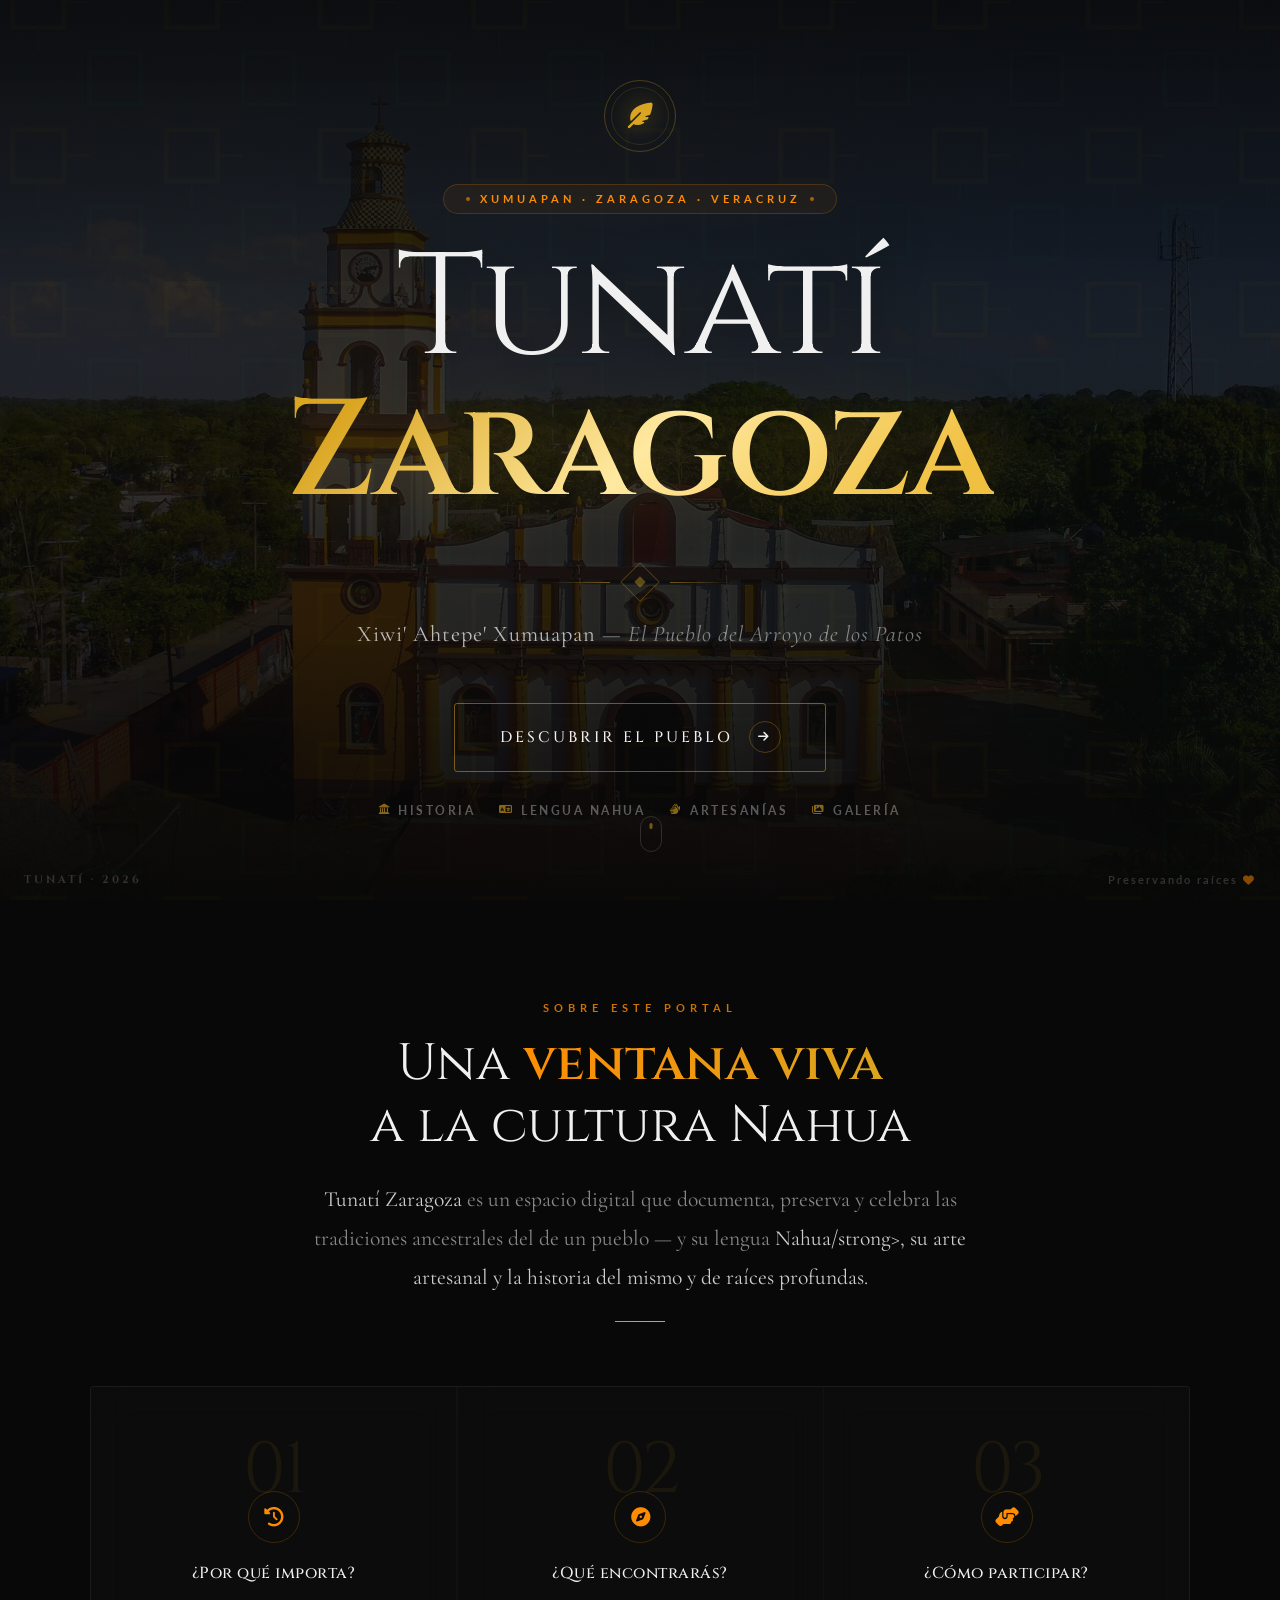
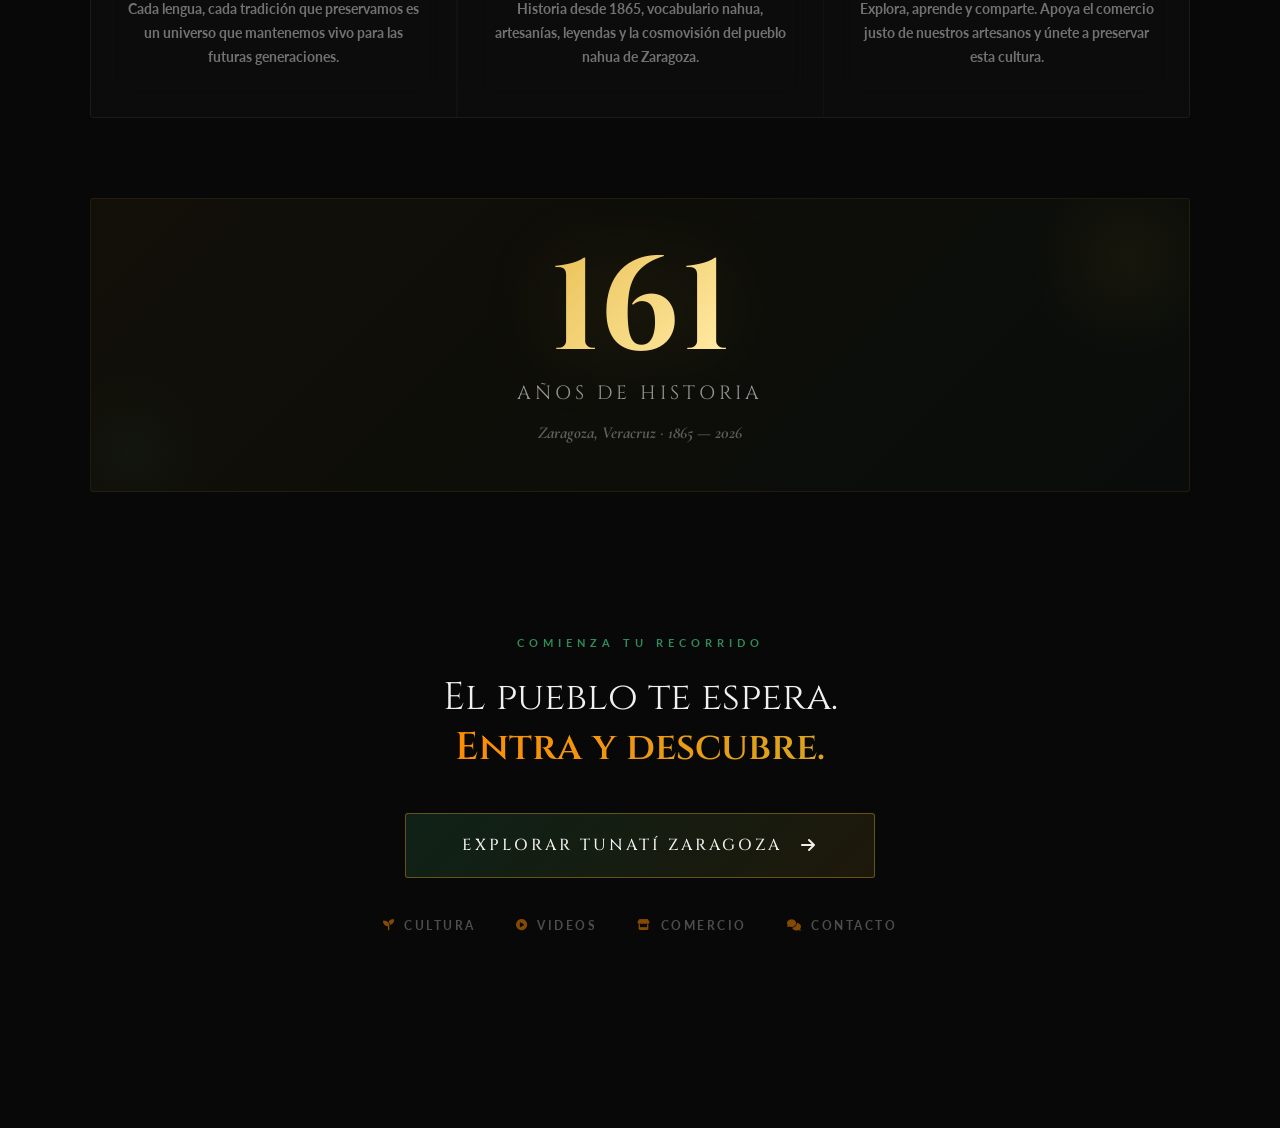
==== commit 48f0b324: "actualizacion index jpg" ====
--- a/index.html
+++ b/index.html
@@ -963,7 +963,7 @@
 
   <!-- ══════ FONDO CINEMATOGRÁFICO ══════ -->
   <div class="cinematic-bg">
-    <img src="assets/img/fondo_intro.JPG" alt="Zaragoza Veracruz – Cultura Nahua">
+    <img src="assets/img/fondo_intro.jpg" alt="Zaragoza Veracruz – Cultura Nahua">
   </div>
 
   <!-- Patrón decorativo Nahua (SVG geométrico) -->
